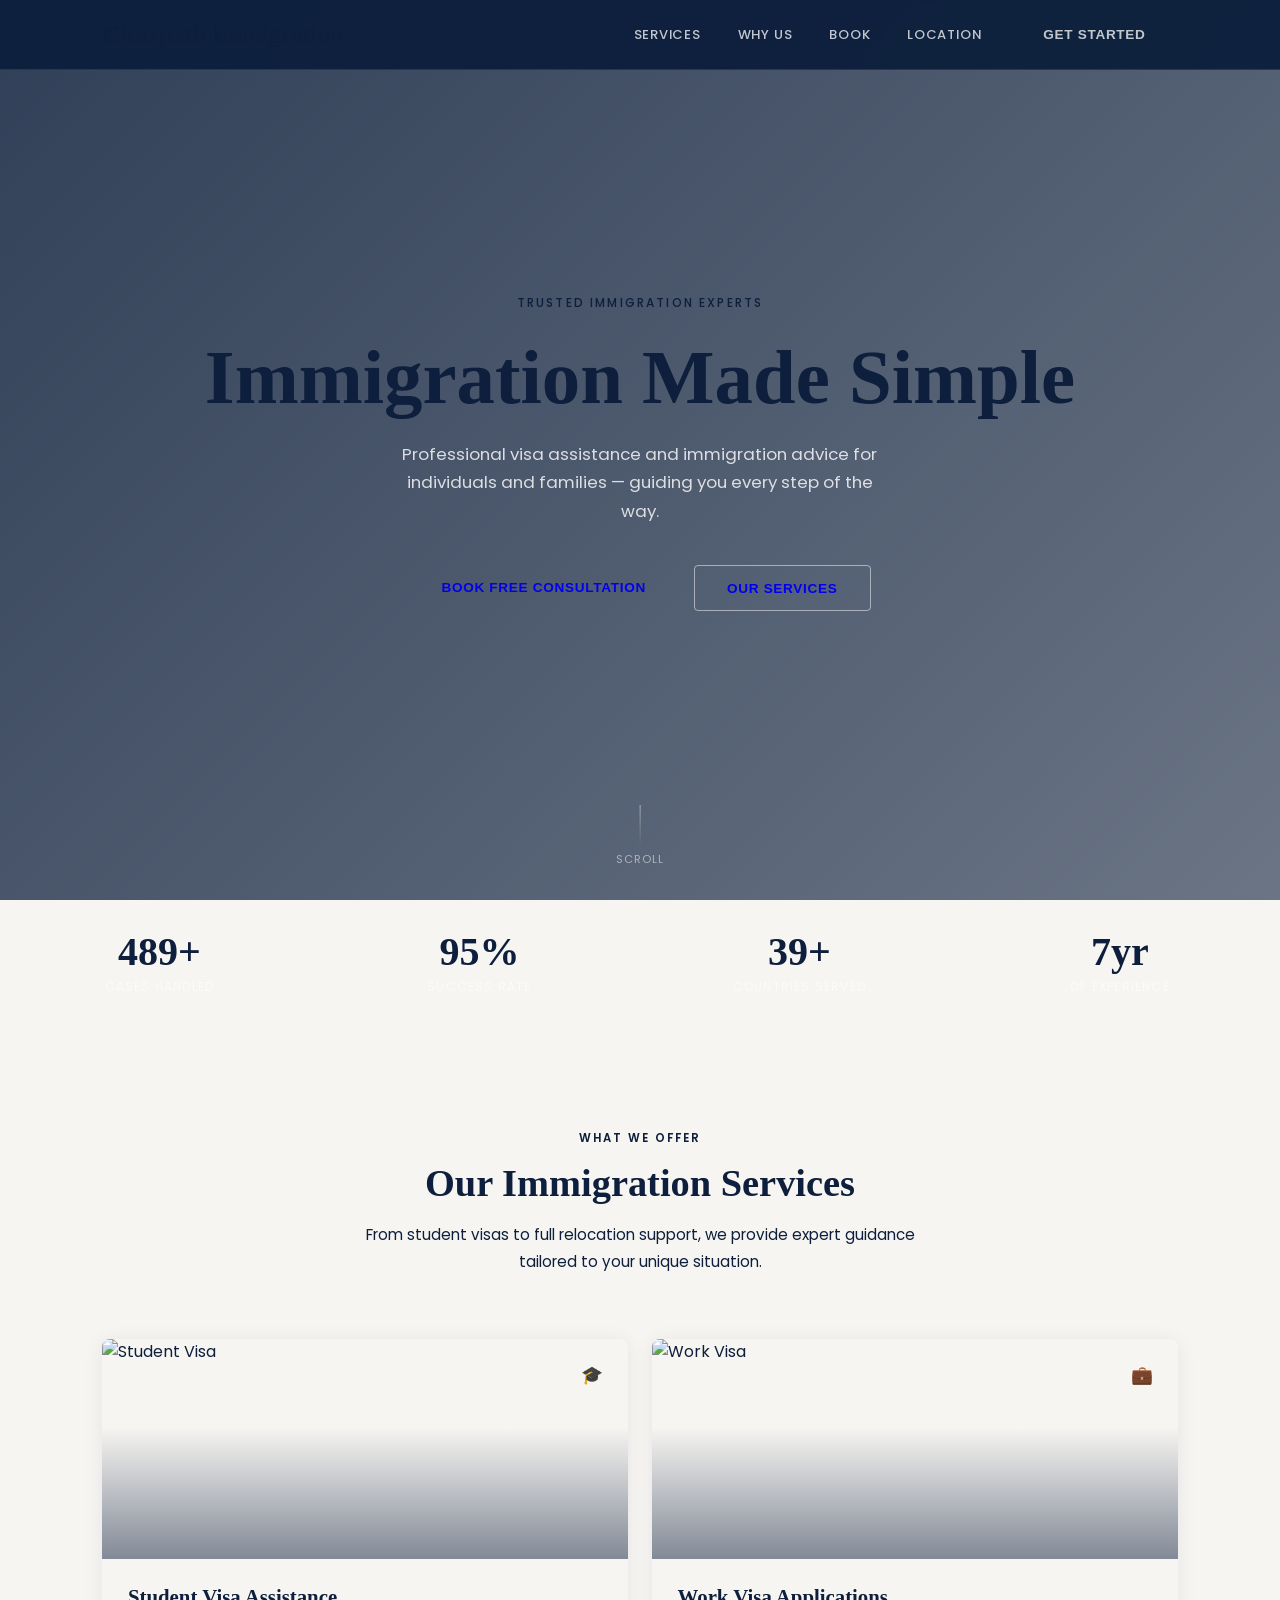
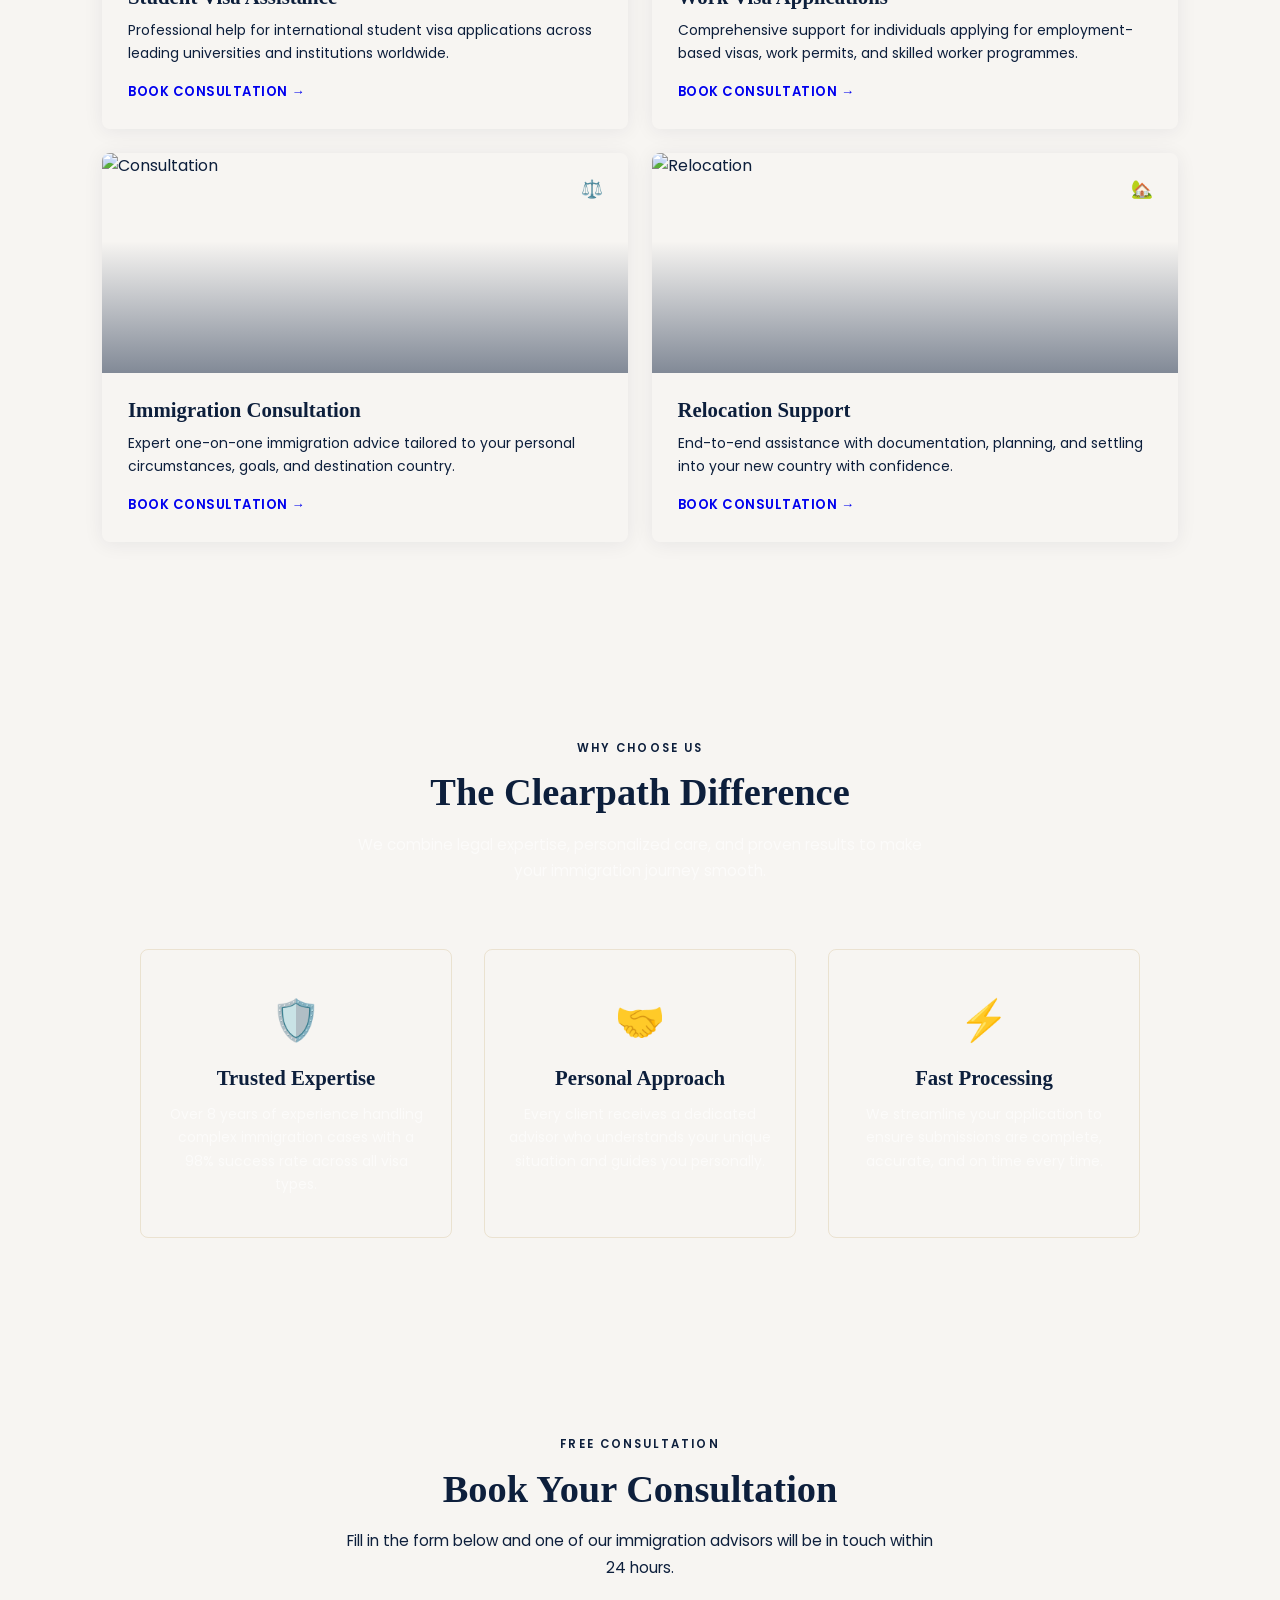
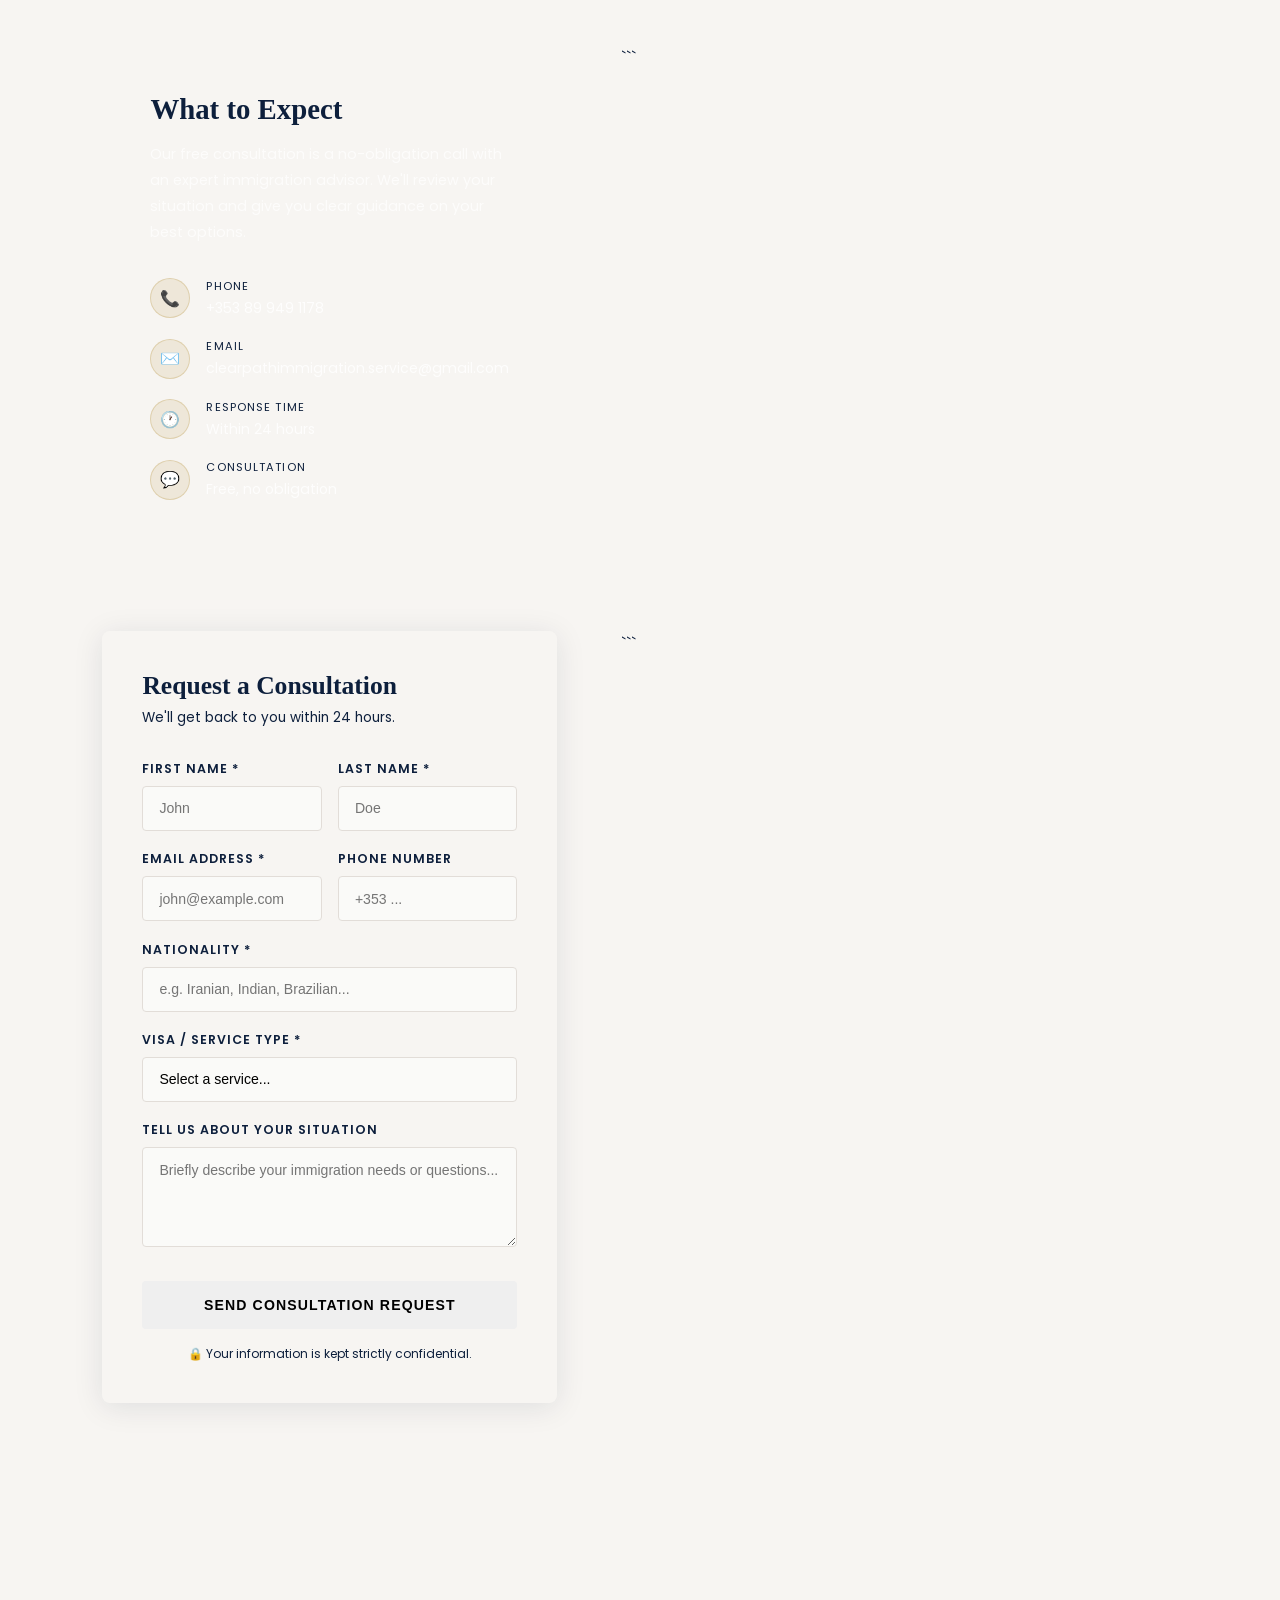
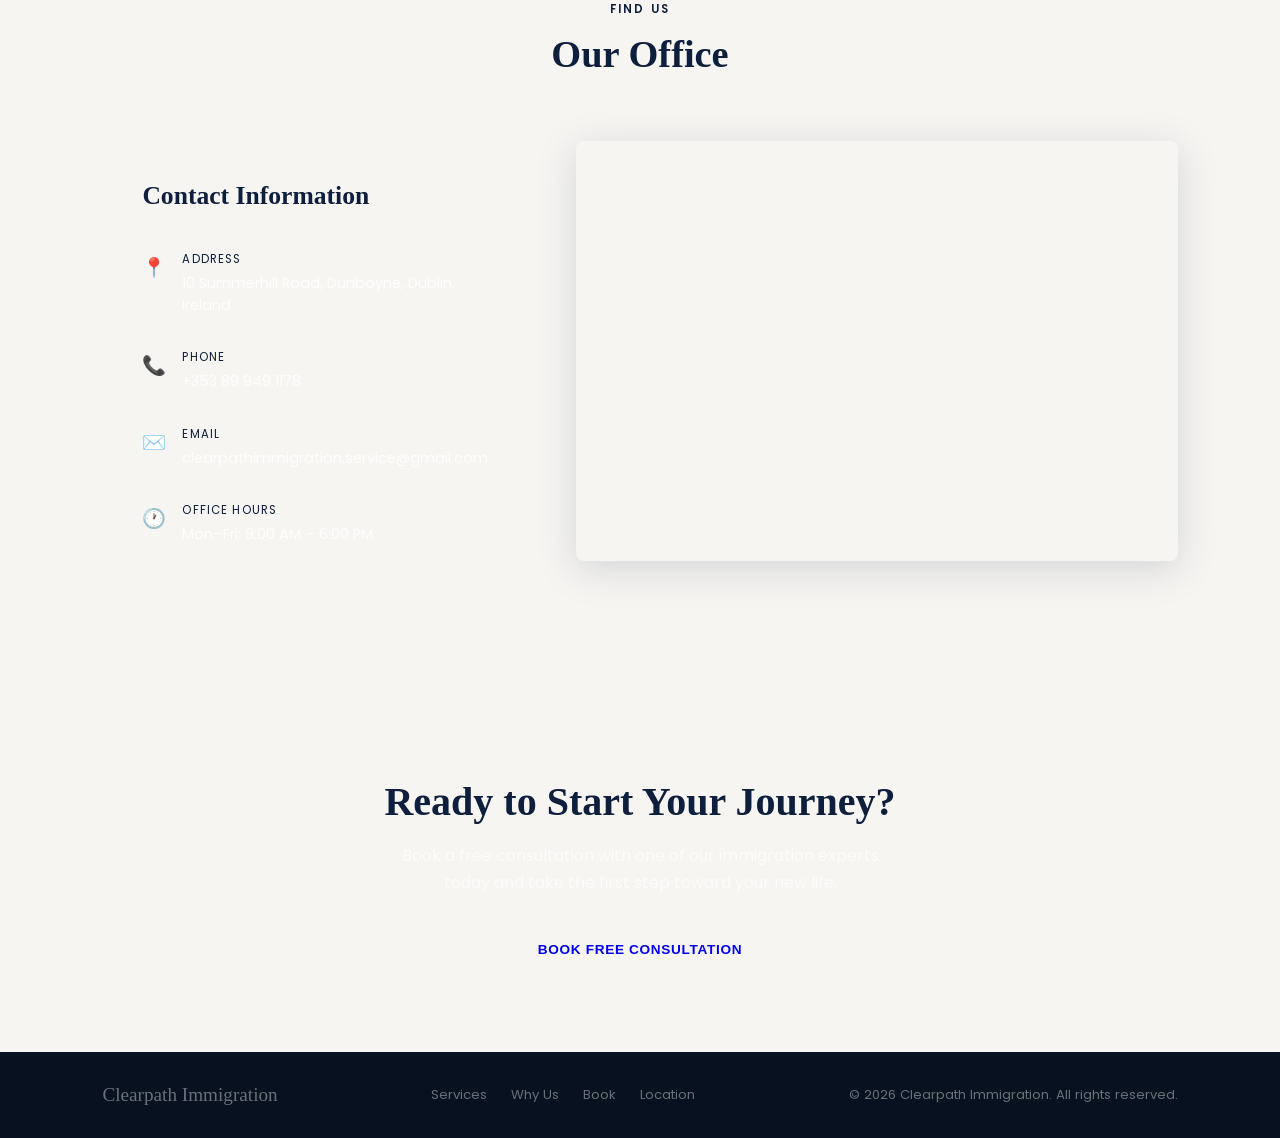
==== index.html @ 78761293 "Add files via upload" ====
<!DOCTYPE html>
<html lang="en">

  <head>
    <meta charset="UTF-8">
    <title>Untitled</title>
    

  </head>
    
  <body>
  <!DOCTYPE html>

<html lang="en">
<head>
<meta charset="UTF-8">
<meta name="viewport" content="width=device-width, initial-scale=1.0">
<title>Clearpath Immigration</title>
<link href="https://fonts.googleapis.com/css2?family=Cormorant+Garamond:wght@400;600;700&family=Poppins:wght@300;400;500;600&display=swap" rel="stylesheet">
<style>
  *, *::before, *::after { margin: 0; padding: 0; box-sizing: border-box; }
  :root {
    --navy: #0d1f3c; --navy-light: #1a3260;
    --gold: #b8974a; --gold-light: #d4b06a;
    --white: #ffffff; --offwhite: #f7f5f2;
    --gray: #6b7280;
  }
  html { scroll-behavior: smooth; }
  body { font-family: 'Poppins', sans-serif; background: var(--offwhite); color: var(--navy); overflow-x: hidden; }
  ::-webkit-scrollbar { width: 6px; }
  ::-webkit-scrollbar-track { background: var(--offwhite); }
  ::-webkit-scrollbar-thumb { background: var(--gold); border-radius: 3px; }

/* NAV */
header {
position: fixed; top: 0; left: 0; right: 0; z-index: 1000;
display: flex; justify-content: space-between; align-items: center;
padding: 0 8%; height: 70px;
background: rgba(13,31,60,0.97); backdrop-filter: blur(12px);
border-bottom: 1px solid rgba(184,151,74,0.2); transition: all 0.3s;
}
header.scrolled { height: 60px; box-shadow: 0 4px 30px rgba(0,0,0,0.3); }
.logo { font-family: ‘Cormorant Garamond’, serif; font-size: 1.5rem; font-weight: 700; color: var(–white); }
.logo span { color: var(–gold); }
nav { display: flex; align-items: center; gap: 0.3rem; }
nav a { color: rgba(255,255,255,0.75); padding: 0.5rem 1rem; text-decoration: none; font-size: 0.82rem; font-weight: 500; letter-spacing: 0.06em; text-transform: uppercase; transition: color 0.2s; position: relative; }
nav a::after { content: ‘’; position: absolute; bottom: 0; left: 1rem; right: 1rem; height: 1px; background: var(–gold); transform: scaleX(0); transition: transform 0.25s; }
nav a:hover { color: var(–white); }
nav a:hover::after { transform: scaleX(1); }
.nav-cta { background: var(–gold) !important; color: var(–navy) !important; border-radius: 4px; font-weight: 600 !important; margin-left: 0.5rem; }
.nav-cta::after { display: none !important; }
.nav-cta:hover { background: var(–gold-light) !important; }

/* HERO */
.hero { height: 100vh; min-height: 600px; position: relative; display: flex; align-items: center; justify-content: center; text-align: center; overflow: hidden; }
.hero-bg { position: absolute; inset: 0; background: url(“https://images.unsplash.com/photo-1521791055366-0d553872952f?w=1600&q=80”) center/cover no-repeat; transform: scale(1.05); transition: transform 8s ease; }
.hero-bg.loaded { transform: scale(1); }
.hero-overlay { position: absolute; inset: 0; background: linear-gradient(135deg, rgba(13,31,60,0.85), rgba(13,31,60,0.6)); }
.hero-content { position: relative; z-index: 2; opacity: 0; transform: translateY(30px); transition: opacity 0.9s, transform 0.9s; }
.hero-content.visible { opacity: 1; transform: translateY(0); }
.hero-tag { display: inline-flex; align-items: center; gap: 0.6rem; font-size: 0.75rem; letter-spacing: 0.18em; text-transform: uppercase; color: var(–gold); font-weight: 500; margin-bottom: 1.5rem; }
.hero-tag::before, .hero-tag::after { content: ‘’; width: 30px; height: 1px; background: var(–gold); }
.hero h1 { font-family: ‘Cormorant Garamond’, serif; font-size: clamp(3rem,6vw,5.5rem); color: var(–white); font-weight: 700; line-height: 1.1; margin-bottom: 1.2rem; }
.hero h1 span { color: var(–gold); }
.hero p { font-size: 1.05rem; color: rgba(255,255,255,0.8); max-width: 500px; margin: 0 auto 2.5rem; line-height: 1.7; }
.hero-btns { display: flex; gap: 1rem; justify-content: center; flex-wrap: wrap; }
.btn { padding: 0.9rem 2rem; border-radius: 4px; font-family: ‘Poppins’, sans-serif; font-size: 0.85rem; font-weight: 600; letter-spacing: 0.05em; text-transform: uppercase; text-decoration: none; border: none; cursor: pointer; transition: all 0.25s; display: inline-block; }
.btn-gold { background: var(–gold); color: var(–navy); }
.btn-gold:hover { background: var(–gold-light); transform: translateY(-2px); box-shadow: 0 8px 25px rgba(184,151,74,0.4); }
.btn-outline-white { background: transparent; color: var(–white); border: 1.5px solid rgba(255,255,255,0.5); }
.btn-outline-white:hover { border-color: var(–white); background: rgba(255,255,255,0.1); transform: translateY(-2px); }
.hero-scroll { position: absolute; bottom: 2rem; left: 50%; transform: translateX(-50%); z-index: 2; display: flex; flex-direction: column; align-items: center; gap: 0.4rem; color: rgba(255,255,255,0.5); font-size: 0.7rem; letter-spacing: 0.1em; text-transform: uppercase; animation: bounce 2s infinite; }
.scroll-line { width: 1px; height: 40px; background: linear-gradient(to bottom, rgba(255,255,255,0.5), transparent); }
/* STATS */
.stats-bar { background: var(–navy); display: grid; grid-template-columns: repeat(4,1fr); border-bottom: 2px solid var(–gold); }
.stat-item { padding: 2rem; text-align: center; border-right: 1px solid rgba(255,255,255,0.08); opacity: 0; transform: translateY(20px); transition: opacity 0.5s, transform 0.5s; }
.stat-item.visible { opacity: 1; transform: translateY(0); }
.stat-item:last-child { border-right: none; }
.stat-num { font-family: ‘Cormorant Garamond’, serif; font-size: 2.5rem; font-weight: 700; color: var(–gold); line-height: 1; }
.stat-label { font-size: 0.75rem; color: rgba(255,255,255,0.6); text-transform: uppercase; letter-spacing: 0.1em; margin-top: 0.4rem; }

/* SECTIONS */
section { padding: 6rem 8%; }
.section-intro { text-align: center; max-width: 600px; margin: 0 auto 4rem; }
.section-tag { display: inline-flex; align-items: center; gap: 0.6rem; font-size: 0.72rem; letter-spacing: 0.18em; text-transform: uppercase; color: var(–gold); font-weight: 600; margin-bottom: 0.8rem; }
.section-tag::before { content: ‘’; width: 20px; height: 1px; background: var(–gold); }
h2 { font-family: ‘Cormorant Garamond’, serif; font-size: clamp(2rem,3vw,2.8rem); font-weight: 700; line-height: 1.2; }
.section-intro p { color: var(–gray); line-height: 1.75; margin-top: 1rem; font-size: 0.95rem; }

/* SERVICES */
.services { background: var(–offwhite); }
.cards-grid { display: grid; grid-template-columns: repeat(2,1fr); gap: 1.5rem; max-width: 1100px; margin: 0 auto; }
.card { background: var(–white); border-radius: 8px; overflow: hidden; box-shadow: 0 2px 20px rgba(13,31,60,0.07); opacity: 0; transform: translateY(30px); transition: opacity 0.5s, transform 0.5s, box-shadow 0.3s; }
.card.visible { opacity: 1; transform: translateY(0); }
.card:hover { transform: translateY(-6px) !important; box-shadow: 0 16px 40px rgba(13,31,60,0.15); }
.card-img { position: relative; overflow: hidden; height: 220px; }
.card-img img { width: 100%; height: 100%; object-fit: cover; transition: transform 0.5s; }
.card:hover .card-img img { transform: scale(1.07); }
.card-img-overlay { position: absolute; inset: 0; background: linear-gradient(to top, rgba(13,31,60,0.5), transparent 60%); }
.card-icon { position: absolute; top: 1rem; right: 1rem; width: 40px; height: 40px; background: var(–gold); border-radius: 50%; display: flex; align-items: center; justify-content: center; font-size: 1.1rem; }
.card-body { padding: 1.6rem; }
.card-body h3 { font-family: ‘Cormorant Garamond’, serif; font-size: 1.3rem; font-weight: 700; margin-bottom: 0.6rem; color: var(–navy); }
.card-body p { font-size: 0.87rem; color: var(–gray); line-height: 1.7; }
.card-link { display: inline-flex; align-items: center; gap: 0.4rem; margin-top: 1rem; color: var(–gold); font-size: 0.82rem; font-weight: 600; text-decoration: none; letter-spacing: 0.04em; text-transform: uppercase; transition: gap 0.2s; }
.card-link:hover { gap: 0.7rem; }

/* WHY US */
.why-us { background: var(–navy); color: var(–white); }
.why-us .section-intro p { color: rgba(255,255,255,0.6); }
.why-us h2 { color: var(–white); }
.features-grid { display: grid; grid-template-columns: repeat(3,1fr); gap: 2rem; max-width: 1000px; margin: 0 auto; }
.feature { text-align: center; padding: 2.5rem 1.5rem; border: 1px solid rgba(184,151,74,0.2); border-radius: 8px; opacity: 0; transform: translateY(20px); transition: opacity 0.5s, transform 0.5s, border-color 0.3s, background 0.3s; }
.feature.visible { opacity: 1; transform: translateY(0); }
.feature:hover { border-color: var(–gold); background: rgba(184,151,74,0.05); }
.feature-icon { font-size: 2.5rem; margin-bottom: 1rem; }
.feature h3 { font-family: ‘Cormorant Garamond’, serif; font-size: 1.3rem; margin-bottom: 0.8rem; color: var(–gold); }
.feature p { font-size: 0.87rem; color: rgba(255,255,255,0.6); line-height: 1.7; }

/* BOOKING FORM */
.booking { background: var(–offwhite); }
.booking-inner { display: grid; grid-template-columns: 1fr 1.4fr; gap: 4rem; max-width: 1100px; margin: 0 auto; align-items: start; }
.booking-info { padding: 3rem; background: var(–navy); border-radius: 8px; color: var(–white); }
.booking-info h3 { font-family: ‘Cormorant Garamond’, serif; font-size: 1.8rem; color: var(–gold); margin-bottom: 1rem; }
.booking-info p { font-size: 0.9rem; color: rgba(255,255,255,0.7); line-height: 1.8; margin-bottom: 2rem; }
.booking-detail { display: flex; align-items: center; gap: 1rem; margin-bottom: 1.2rem; }
.booking-detail-icon { width: 40px; height: 40px; background: rgba(184,151,74,0.15); border: 1px solid rgba(184,151,74,0.3); border-radius: 50%; display: flex; align-items: center; justify-content: center; font-size: 1rem; flex-shrink: 0; }
.booking-detail-text { font-size: 0.88rem; color: rgba(255,255,255,0.8); }
.booking-detail-label { font-size: 0.7rem; color: var(–gold); text-transform: uppercase; letter-spacing: 0.1em; margin-bottom: 0.2rem; }

.form-card { background: var(–white); border-radius: 8px; padding: 2.5rem; box-shadow: 0 4px 30px rgba(13,31,60,0.1); }
.form-card h3 { font-family: ‘Cormorant Garamond’, serif; font-size: 1.6rem; color: var(–navy); margin-bottom: 0.4rem; }
.form-card .form-sub { font-size: 0.85rem; color: var(–gray); margin-bottom: 2rem; }
.form-row { display: grid; grid-template-columns: 1fr 1fr; gap: 1rem; }
.form-group { margin-bottom: 1.2rem; }
.form-group label { display: block; font-size: 0.78rem; font-weight: 600; text-transform: uppercase; letter-spacing: 0.08em; color: var(–navy); margin-bottom: 0.5rem; }
.form-group input,
.form-group select,
.form-group textarea {
width: 100%; padding: 0.85rem 1rem;
border: 1.5px solid #e2ddd8; border-radius: 4px;
font-family: ‘Poppins’, sans-serif; font-size: 0.88rem; color: var(–navy);
background: #fafaf8; outline: none; transition: border-color 0.2s, box-shadow 0.2s;
}
.form-group input:focus,
.form-group select:focus,
.form-group textarea:focus { border-color: var(–gold); box-shadow: 0 0 0 3px rgba(184,151,74,0.12); background: var(–white); }
.form-group textarea { resize: vertical; min-height: 100px; }
.form-group select { appearance: none; background-image: url(“data:image/svg+xml,%3Csvg xmlns=‘http://www.w3.org/2000/svg’ width=‘12’ height=‘8’ viewBox=‘0 0 12 8’%3E%3Cpath d=‘M1 1l5 5 5-5’ stroke=’%23b8974a’ stroke-width=‘1.5’ fill=‘none’/%3E%3C/svg%3E”); background-repeat: no-repeat; background-position: right 1rem center; }
.form-submit { width: 100%; padding: 1rem; background: var(–navy); color: var(–white); border: none; border-radius: 4px; font-family: ‘Poppins’, sans-serif; font-size: 0.88rem; font-weight: 600; letter-spacing: 0.08em; text-transform: uppercase; cursor: pointer; transition: all 0.25s; margin-top: 0.5rem; }
.form-submit:hover { background: var(–gold); color: var(–navy); transform: translateY(-2px); box-shadow: 0 8px 25px rgba(184,151,74,0.35); }
.form-note { font-size: 0.75rem; color: var(–gray); text-align: center; margin-top: 1rem; }

/* SUCCESS MESSAGE */
.success-msg { display: none; text-align: center; padding: 2rem; }
.success-msg .check { font-size: 3rem; margin-bottom: 1rem; }
.success-msg h4 { font-family: ‘Cormorant Garamond’, serif; font-size: 1.5rem; color: var(–navy); margin-bottom: 0.5rem; }
.success-msg p { font-size: 0.88rem; color: var(–gray); }

/* LOCATION */
.location { background: var(–white); }
.location-inner { display: grid; grid-template-columns: 1fr 1.8fr; gap: 3rem; align-items: start; max-width: 1100px; margin: 0 auto; }
.location-info { padding: 2.5rem; background: var(–navy); border-radius: 8px; color: var(–white); }
.location-info h3 { font-family: ‘Cormorant Garamond’, serif; font-size: 1.6rem; color: var(–gold); margin-bottom: 1.5rem; }
.info-row { display: flex; gap: 1rem; align-items: flex-start; padding: 1rem 0; border-bottom: 1px solid rgba(255,255,255,0.08); }
.info-row:last-child { border-bottom: none; }
.info-icon { font-size: 1.2rem; flex-shrink: 0; margin-top: 2px; }
.info-label { font-size: 0.72rem; text-transform: uppercase; letter-spacing: 0.1em; color: var(–gold); margin-bottom: 0.3rem; }
.info-value { font-size: 0.9rem; color: rgba(255,255,255,0.85); line-height: 1.5; }
.map-wrap { border-radius: 8px; overflow: hidden; box-shadow: 0 8px 40px rgba(13,31,60,0.15); }
.map-wrap iframe { display: block; width: 100%; height: 420px; border: 0; }

/* CTA */
.cta-band { background: linear-gradient(135deg, var(–navy-light), var(–navy)); text-align: center; padding: 5rem 8%; position: relative; overflow: hidden; }
.cta-band::before { content: ‘’; position: absolute; top: -50%; left: -10%; width: 500px; height: 500px; border-radius: 50%; background: radial-gradient(circle, rgba(184,151,74,0.1), transparent 70%); }
.cta-band h2 { font-family: ‘Cormorant Garamond’, serif; font-size: 2.5rem; color: var(–white); margin-bottom: 1rem; position: relative; }
.cta-band h2 span { color: var(–gold); }
.cta-band p { color: rgba(255,255,255,0.65); max-width: 500px; margin: 0 auto 2rem; line-height: 1.7; position: relative; }

/* FOOTER */
footer { background: #07111f; color: rgba(255,255,255,0.4); padding: 2rem 8%; display: flex; justify-content: space-between; align-items: center; flex-wrap: wrap; gap: 1rem; font-size: 0.82rem; }
.footer-logo { font-family: ‘Cormorant Garamond’, serif; font-size: 1.2rem; color: var(–white); }
.footer-logo span { color: var(–gold); }
.footer-links { display: flex; gap: 1.5rem; }
.footer-links a { color: rgba(255,255,255,0.4); text-decoration: none; transition: color 0.2s; }
.footer-links a:hover { color: var(–gold); }

@keyframes bounce { 0%,100% { transform: translateX(-50%) translateY(0); } 50% { transform: translateX(-50%) translateY(6px); } }

@media (max-width: 900px) {
header { padding: 0 5%; }
nav a:not(.nav-cta) { display: none; }
.stats-bar { grid-template-columns: repeat(2,1fr); }
section { padding: 4rem 5%; }
.cards-grid, .features-grid, .booking-inner, .location-inner { grid-template-columns: 1fr; }
.form-row { grid-template-columns: 1fr; }
footer { flex-direction: column; text-align: center; }
}
</style>

</head>
<body>

<!-- HEADER -->

<header id="header">
  <div class="logo">Clearpath <span>Immigration</span></div>
  <nav>
    <a href="#services">Services</a>
    <a href="#why-us">Why Us</a>
    <a href="#booking">Book</a>
    <a href="#location">Location</a>
    <a href="#booking" class="nav-cta btn">Get Started</a>
  </nav>
</header>

<!-- HERO -->

<section class="hero">
  <div class="hero-bg" id="heroBg"></div>
  <div class="hero-overlay"></div>
  <div class="hero-content" id="heroContent">
    <div class="hero-tag">Trusted Immigration Experts</div>
    <h1>Immigration <span>Made Simple</span></h1>
    <p>Professional visa assistance and immigration advice for individuals and families — guiding you every step of the way.</p>
    <div class="hero-btns">
      <a href="#booking" class="btn btn-gold">Book Free Consultation</a>
      <a href="#services" class="btn btn-outline-white">Our Services</a>
    </div>
  </div>
  <div class="hero-scroll">
    <div class="scroll-line"></div>
    Scroll
  </div>
</section>

<!-- STATS -->

<div class="stats-bar">
  <div class="stat-item" data-delay="0"><div class="stat-num">500+</div><div class="stat-label">Cases Handled</div></div>
  <div class="stat-item" data-delay="100"><div class="stat-num">98%</div><div class="stat-label">Success Rate</div></div>
  <div class="stat-item" data-delay="200"><div class="stat-num">40+</div><div class="stat-label">Countries Served</div></div>
  <div class="stat-item" data-delay="300"><div class="stat-num">8yr</div><div class="stat-label">Of Experience</div></div>
</div>

<!-- SERVICES -->

<section class="services" id="services">
  <div class="section-intro">
    <div class="section-tag">What We Offer</div>
    <h2>Our Immigration Services</h2>
    <p>From student visas to full relocation support, we provide expert guidance tailored to your unique situation.</p>
  </div>
  <div class="cards-grid">
    <div class="card" data-delay="0">
      <div class="card-img">
        <img src="https://images.unsplash.com/photo-1529333166437-7750a6dd5a70?w=600&q=80" alt="Student Visa">
        <div class="card-img-overlay"></div>
        <div class="card-icon">🎓</div>
      </div>
      <div class="card-body">
        <h3>Student Visa Assistance</h3>
        <p>Professional help for international student visa applications across leading universities and institutions worldwide.</p>
        <a href="#booking" class="card-link">Book Consultation →</a>
      </div>
    </div>
    <div class="card" data-delay="100">
      <div class="card-img">
        <img src="https://images.unsplash.com/photo-1554224155-1696413565d3?w=600&q=80" alt="Work Visa">
        <div class="card-img-overlay"></div>
        <div class="card-icon">💼</div>
      </div>
      <div class="card-body">
        <h3>Work Visa Applications</h3>
        <p>Comprehensive support for individuals applying for employment-based visas, work permits, and skilled worker programmes.</p>
        <a href="#booking" class="card-link">Book Consultation →</a>
      </div>
    </div>
    <div class="card" data-delay="200">
      <div class="card-img">
        <img src="https://images.unsplash.com/photo-1589829545856-d10d557cf95f?w=600&q=80" alt="Consultation">
        <div class="card-img-overlay"></div>
        <div class="card-icon">⚖️</div>
      </div>
      <div class="card-body">
        <h3>Immigration Consultation</h3>
        <p>Expert one-on-one immigration advice tailored to your personal circumstances, goals, and destination country.</p>
        <a href="#booking" class="card-link">Book Consultation →</a>
      </div>
    </div>
    <div class="card" data-delay="300">
      <div class="card-img">
        <img src="https://images.unsplash.com/photo-1521791136064-7986c2920216?w=600&q=80" alt="Relocation">
        <div class="card-img-overlay"></div>
        <div class="card-icon">🏡</div>
      </div>
      <div class="card-body">
        <h3>Relocation Support</h3>
        <p>End-to-end assistance with documentation, planning, and settling into your new country with confidence.</p>
        <a href="#booking" class="card-link">Book Consultation →</a>
      </div>
    </div>
  </div>
</section>

<!-- WHY US -->

<section class="why-us" id="why-us">
  <div class="section-intro">
    <div class="section-tag">Why Choose Us</div>
    <h2>The Clearpath Difference</h2>
    <p>We combine legal expertise, personalized care, and proven results to make your immigration journey smooth.</p>
  </div>
  <div class="features-grid">
    <div class="feature" data-delay="0">
      <div class="feature-icon">🛡️</div>
      <h3>Trusted Expertise</h3>
      <p>Over 8 years of experience handling complex immigration cases with a 98% success rate across all visa types.</p>
    </div>
    <div class="feature" data-delay="150">
      <div class="feature-icon">🤝</div>
      <h3>Personal Approach</h3>
      <p>Every client receives a dedicated advisor who understands your unique situation and guides you personally.</p>
    </div>
    <div class="feature" data-delay="300">
      <div class="feature-icon">⚡</div>
      <h3>Fast Processing</h3>
      <p>We streamline your application to ensure submissions are complete, accurate, and on time every time.</p>
    </div>
  </div>
</section>

<!-- BOOKING FORM -->

<section class="booking" id="booking">
  <div class="section-intro">
    <div class="section-tag">Free Consultation</div>
    <h2>Book Your Consultation</h2>
    <p>Fill in the form below and one of our immigration advisors will be in touch within 24 hours.</p>
  </div>
  <div class="booking-inner">
    <div class="booking-info">
      <h3>What to Expect</h3>
      <p>Our free consultation is a no-obligation call with an expert immigration advisor. We'll review your situation and give you clear guidance on your best options.</p>
      <div class="booking-detail">
        <div class="booking-detail-icon">📞</div>
        <div>
          <div class="booking-detail-label">Phone</div>
          <div class="booking-detail-text">+353 89 949 1178</div>
        </div>
      </div>
      <div class="booking-detail">
        <div class="booking-detail-icon">✉️</div>
        <div>
          <div class="booking-detail-label">Email</div>
          <div class="booking-detail-text">clearpathimmigration.service@gmail.com</div>
        </div>
      </div>
      <div class="booking-detail">
        <div class="booking-detail-icon">🕐</div>
        <div>
          <div class="booking-detail-label">Response Time</div>
          <div class="booking-detail-text">Within 24 hours</div>
        </div>
      </div>
      <div class="booking-detail">
        <div class="booking-detail-icon">💬</div>
        <div>
          <div class="booking-detail-label">Consultation</div>
          <div class="booking-detail-text">Free, no obligation</div>
        </div>
      </div>
    </div>

```
<div class="form-card">
  <h3>Request a Consultation</h3>
  <p class="form-sub">We'll get back to you within 24 hours.</p>

  <!-- Netlify Form — add data-netlify="true" when hosting on Netlify -->
  <form id="bookingForm" name="consultation" method="POST" data-netlify="true" netlify-honeypot="bot-field">
    <input type="hidden" name="form-name" value="consultation">
    <input type="hidden" name="bot-field" style="display:none">

    <div class="form-row">
      <div class="form-group">
        <label for="firstName">First Name *</label>
        <input type="text" id="firstName" name="firstName" placeholder="John" required>
      </div>
      <div class="form-group">
        <label for="lastName">Last Name *</label>
        <input type="text" id="lastName" name="lastName" placeholder="Doe" required>
      </div>
    </div>

    <div class="form-row">
      <div class="form-group">
        <label for="email">Email Address *</label>
        <input type="email" id="email" name="email" placeholder="john@example.com" required>
      </div>
      <div class="form-group">
        <label for="phone">Phone Number</label>
        <input type="tel" id="phone" name="phone" placeholder="+353 ...">
      </div>
    </div>

    <div class="form-group">
      <label for="nationality">Nationality *</label>
      <input type="text" id="nationality" name="nationality" placeholder="e.g. Iranian, Indian, Brazilian..." required>
    </div>

    <div class="form-group">
      <label for="visaType">Visa / Service Type *</label>
      <select id="visaType" name="visaType" required>
        <option value="" disabled selected>Select a service...</option>
        <option>Student Visa</option>
        <option>Work Visa</option>
        <option>Family Reunification</option>
        <option>Permanent Residency</option>
        <option>Citizenship Application</option>
        <option>Relocation Support</option>
        <option>General Immigration Advice</option>
        <option>Other</option>
      </select>
    </div>

    <div class="form-group">
      <label for="message">Tell Us About Your Situation</label>
      <textarea id="message" name="message" placeholder="Briefly describe your immigration needs or questions..."></textarea>
    </div>

    <button type="submit" class="form-submit">Send Consultation Request</button>
    <p class="form-note">🔒 Your information is kept strictly confidential.</p>
  </form>

  <div class="success-msg" id="successMsg">
    <div class="check">✅</div>
    <h4>Request Sent Successfully!</h4>
    <p>Thank you! One of our advisors will contact you within 24 hours.</p>
  </div>
</div>
```

  </div>
</section>

<!-- LOCATION -->

<section class="location" id="location">
  <div class="section-intro">
    <div class="section-tag">Find Us</div>
    <h2>Our Office</h2>
  </div>
  <div class="location-inner">
    <div class="location-info">
      <h3>Contact Information</h3>
      <div class="info-row">
        <div class="info-icon">📍</div>
        <div>
          <div class="info-label">Address</div>
          <div class="info-value">10 Summerhill Road, Dunboyne, Dublin, Ireland</div>
        </div>
      </div>
      <div class="info-row">
        <div class="info-icon">📞</div>
        <div>
          <div class="info-label">Phone</div>
          <div class="info-value">+353 89 949 1178</div>
        </div>
      </div>
      <div class="info-row">
        <div class="info-icon">✉️</div>
        <div>
          <div class="info-label">Email</div>
          <div class="info-value">clearpathimmigration.service@gmail.com</div>
        </div>
      </div>
      <div class="info-row">
        <div class="info-icon">🕐</div>
        <div>
          <div class="info-label">Office Hours</div>
          <div class="info-value">Mon–Fri: 9:00 AM – 6:00 PM</div>
        </div>
      </div>
    </div>
    <div class="map-wrap">
      <iframe src="https://maps.google.com/maps?q=Dunboyne+Dublin+Ireland&t=&z=13&ie=UTF8&iwloc=&output=embed" width="100%" height="420" style="border:0;" allowfullscreen="" loading="lazy"></iframe>
    </div>
  </div>
</section>

<!-- CTA -->

<div class="cta-band">
  <h2>Ready to Start Your <span>Journey?</span></h2>
  <p>Book a free consultation with one of our immigration experts today and take the first step toward your new life.</p>
  <a href="#booking" class="btn btn-gold">Book Free Consultation</a>
</div>

<!-- FOOTER -->

<footer>
  <div class="footer-logo">Clearpath <span>Immigration</span></div>
  <div class="footer-links">
    <a href="#services">Services</a>
    <a href="#why-us">Why Us</a>
    <a href="#booking">Book</a>
    <a href="#location">Location</a>
  </div>
  <div>© 2026 Clearpath Immigration. All rights reserved.</div>
</footer>

<script>
  // Header shrink on scroll
  const header = document.getElementById('header');
  window.addEventListener('scroll', () => {
    header.classList.toggle('scrolled', window.scrollY > 60);
  });

  // Hero entrance
  window.addEventListener('load', () => {
    document.getElementById('heroBg').classList.add('loaded');
    setTimeout(() => document.getElementById('heroContent').classList.add('visible'), 300);
  });

  // Scroll reveal
  const observer = new IntersectionObserver((entries) => {
    entries.forEach(entry => {
      if (entry.isIntersecting) {
        setTimeout(() => entry.target.classList.add('visible'), parseInt(entry.target.dataset.delay || 0));
        observer.unobserve(entry.target);
      }
    });
  }, { threshold: 0.15 });
  document.querySelectorAll('.stat-item, .card, .feature').forEach(el => observer.observe(el));

  // Smooth scroll
  document.querySelectorAll('a[href^="#"]').forEach(link => {
    link.addEventListener('click', e => {
      const target = document.querySelector(link.getAttribute('href'));
      if (target) { e.preventDefault(); target.scrollIntoView({ behavior: 'smooth', block: 'start' }); }
    });
  });

  // Animated counters
  function animateCounter(el, target, suffix) {
    let start = 0;
    const step = (ts) => {
      if (!start) start = ts;
      const p = Math.min((ts - start) / 1500, 1);
      el.textContent = Math.floor((1 - Math.pow(1-p, 3)) * parseInt(target)) + suffix;
      if (p < 1) requestAnimationFrame(step);
    };
    requestAnimationFrame(step);
  }
  new IntersectionObserver((entries) => {
    entries.forEach(entry => {
      if (entry.isIntersecting) {
        entry.target.querySelectorAll('.stat-num').forEach(num => {
          const text = num.textContent;
          animateCounter(num, text.replace(/[^0-9]/g,''), text.replace(/[0-9]/g,''));
        });
      }
    });
  }, { threshold: 0.3 }).observe(document.querySelector('.stats-bar'));

  // Form submission (works with Netlify Forms when hosted on Netlify)
  const form = document.getElementById('bookingForm');
  const successMsg = document.getElementById('successMsg');
  form.addEventListener('submit', function(e) {
    // When hosted on Netlify, remove the e.preventDefault() below
    // so Netlify can handle the submission natively.
    // For local testing, we show a success message manually.
    e.preventDefault();
    const btn = form.querySelector('.form-submit');
    btn.textContent = 'Sending...';
    btn.disabled = true;
    setTimeout(() => {
      form.style.display = 'none';
      successMsg.style.display = 'block';
    }, 1000);
  });
</script>

</body>
</html>
    
  </body>
  
</html>
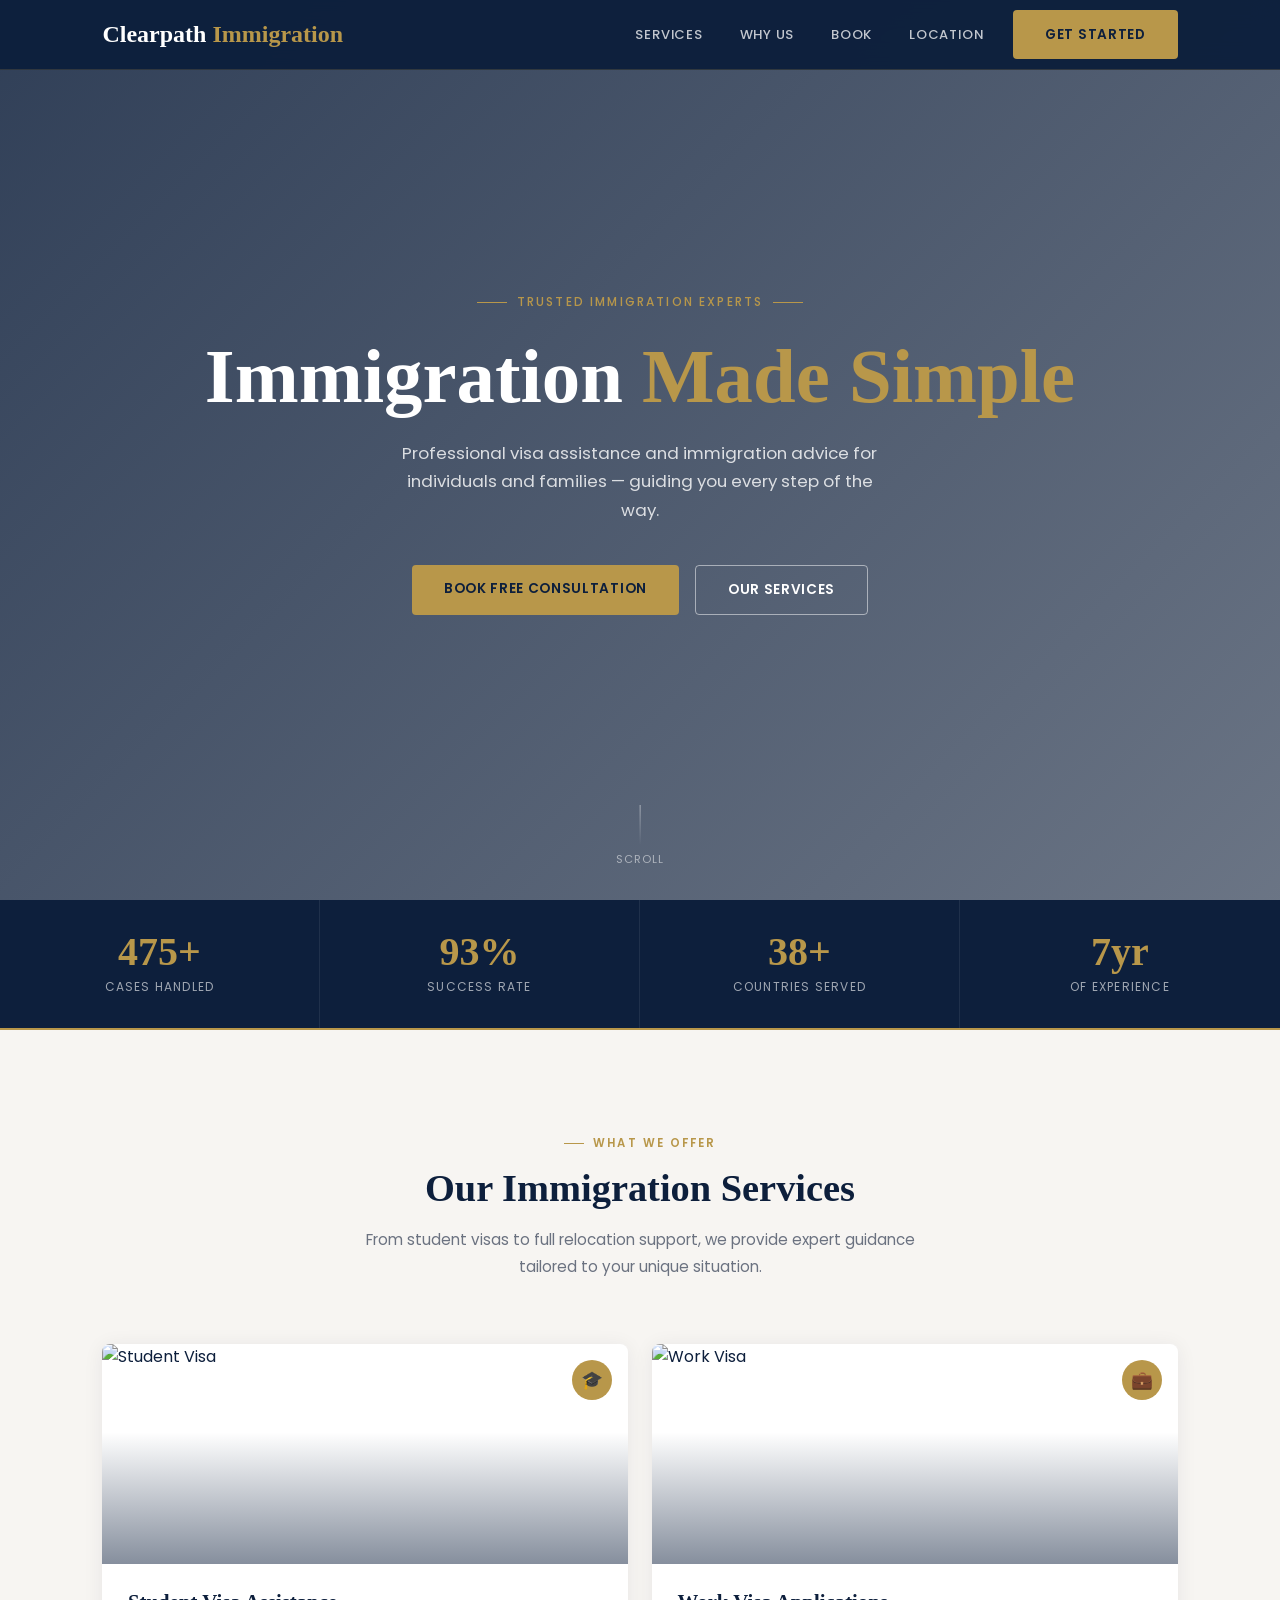
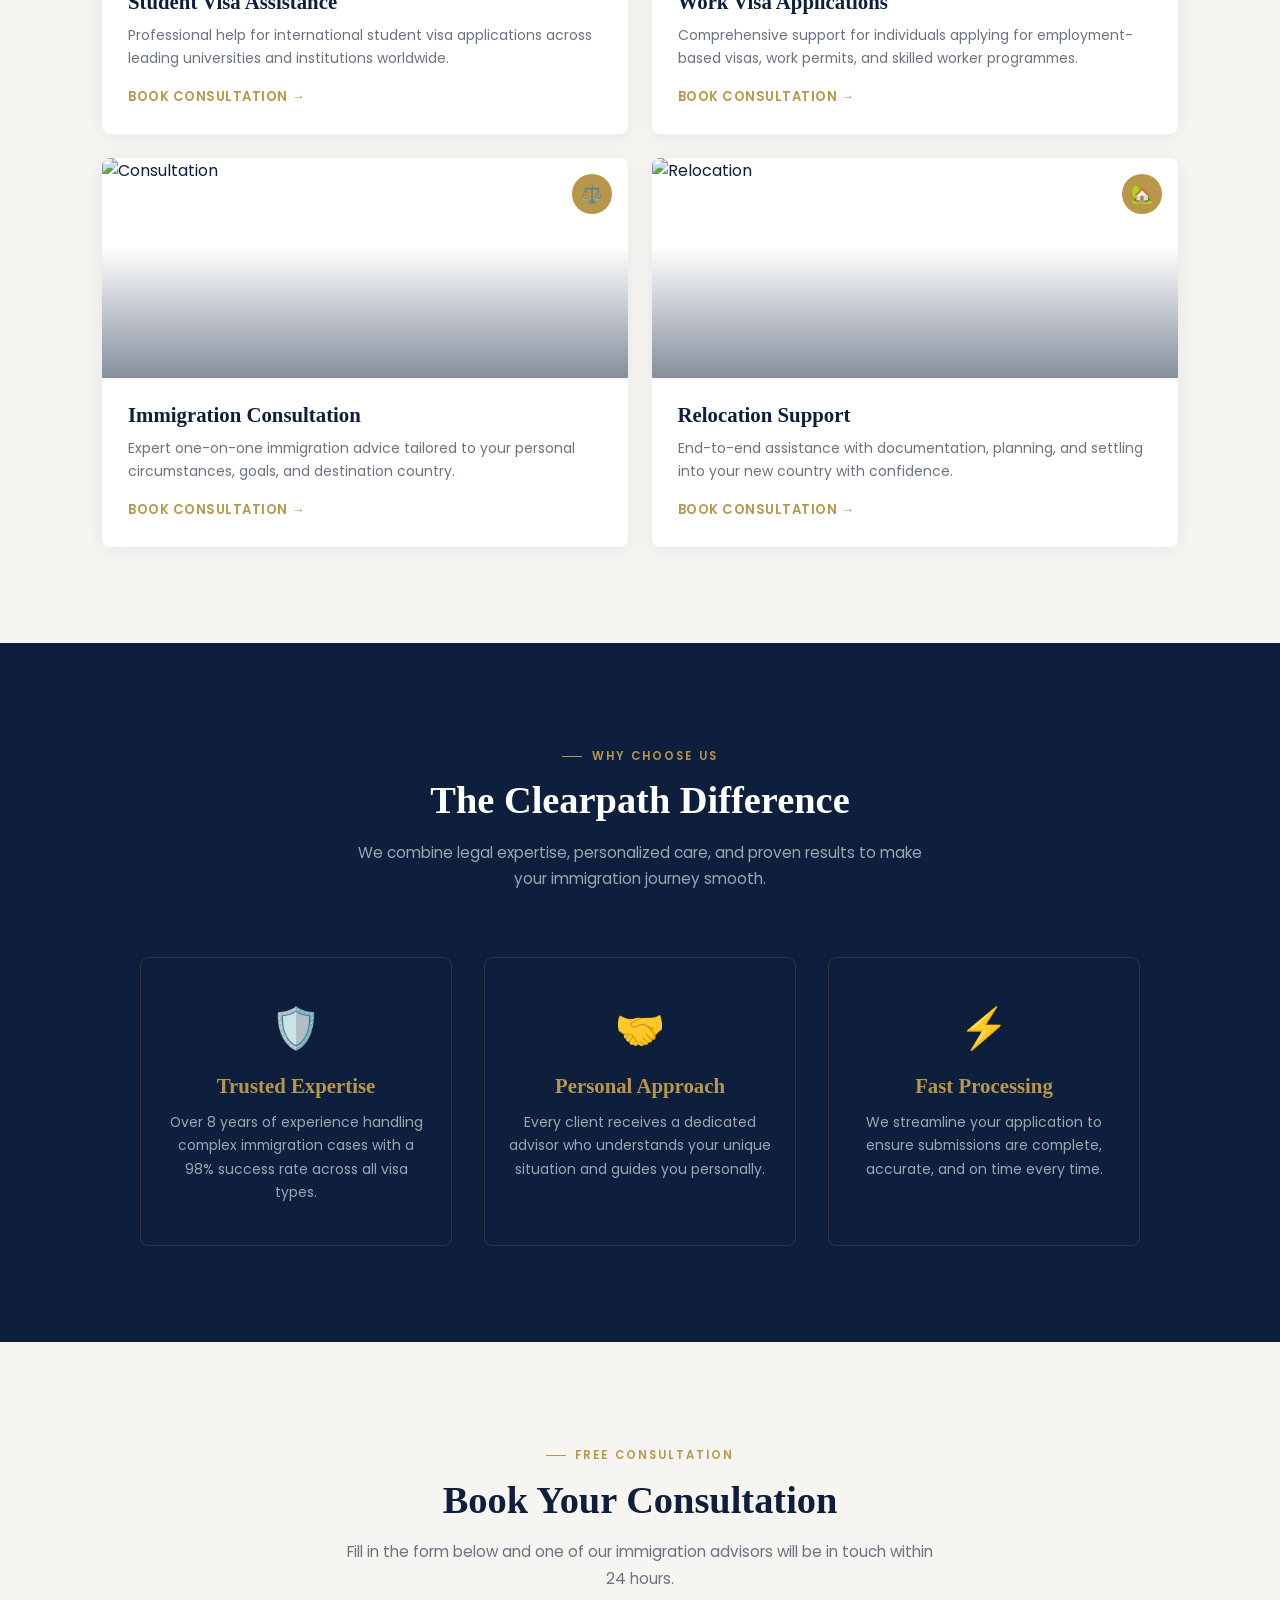
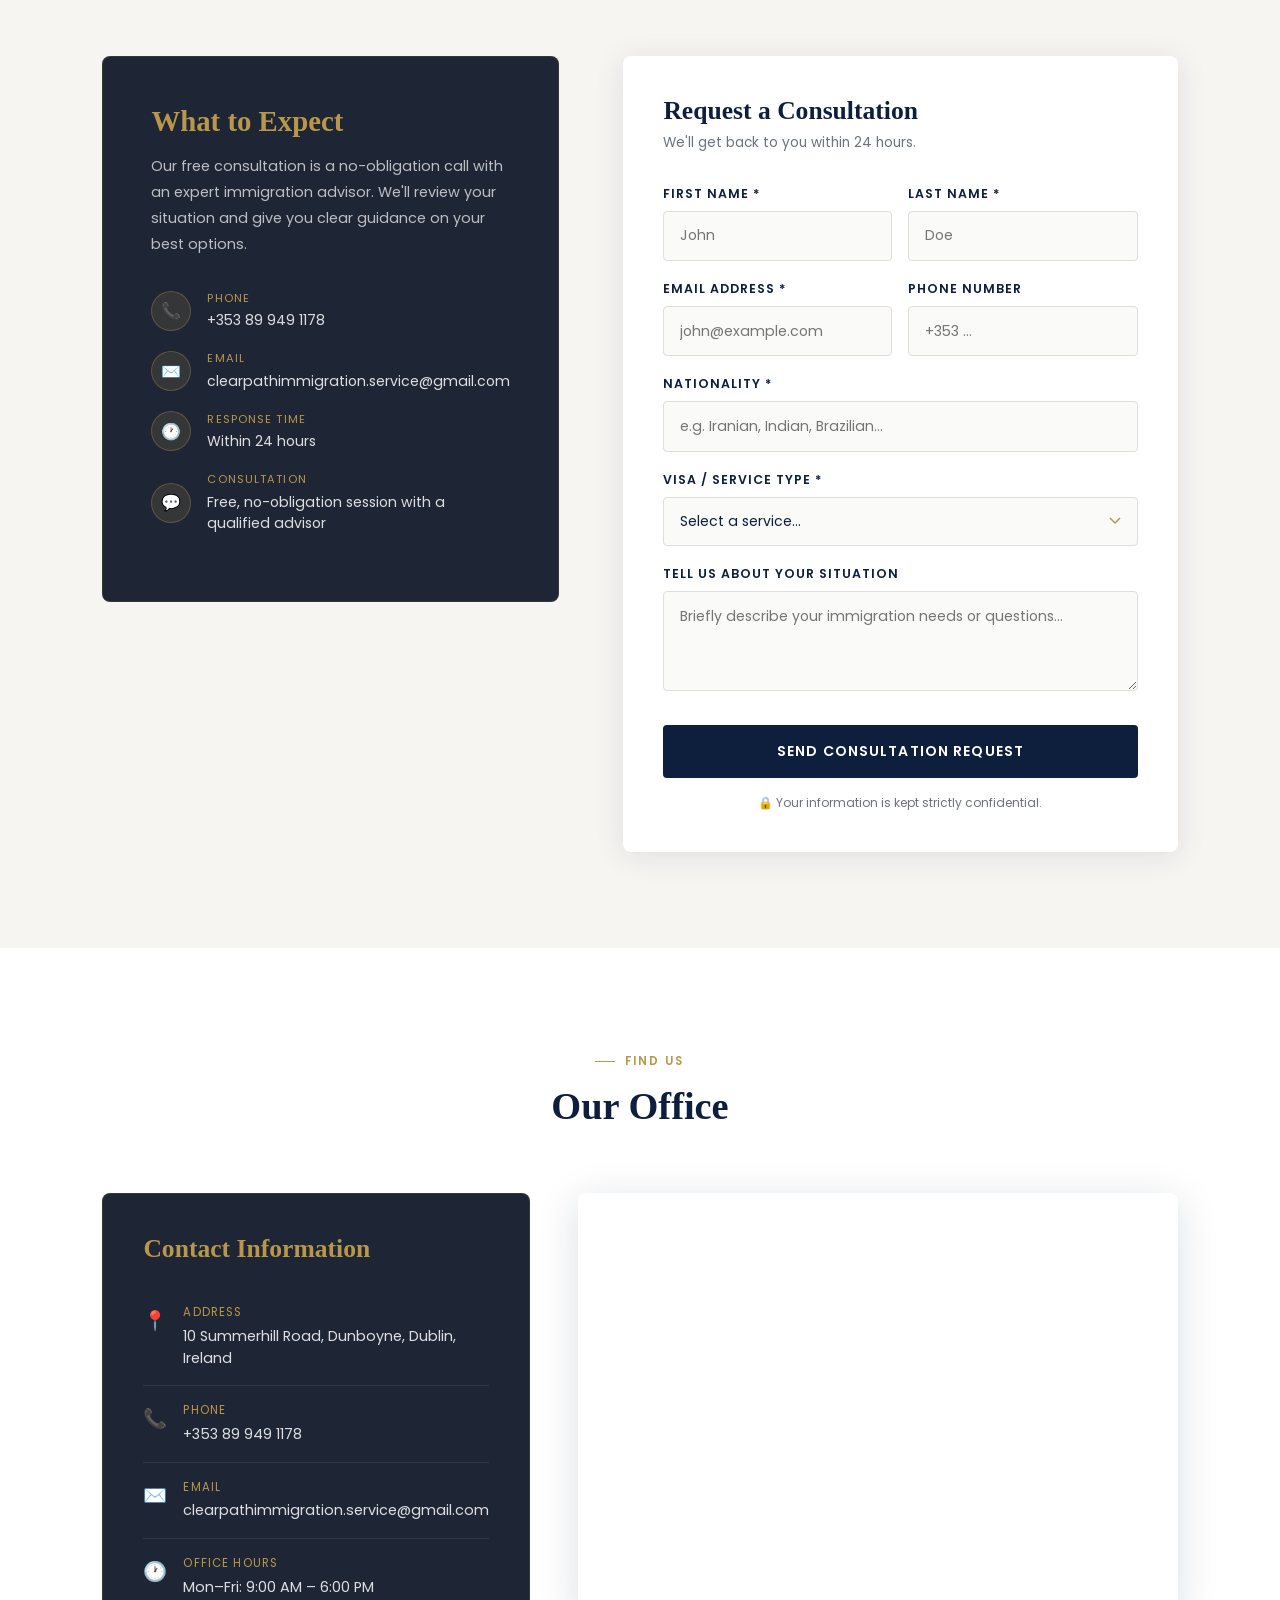
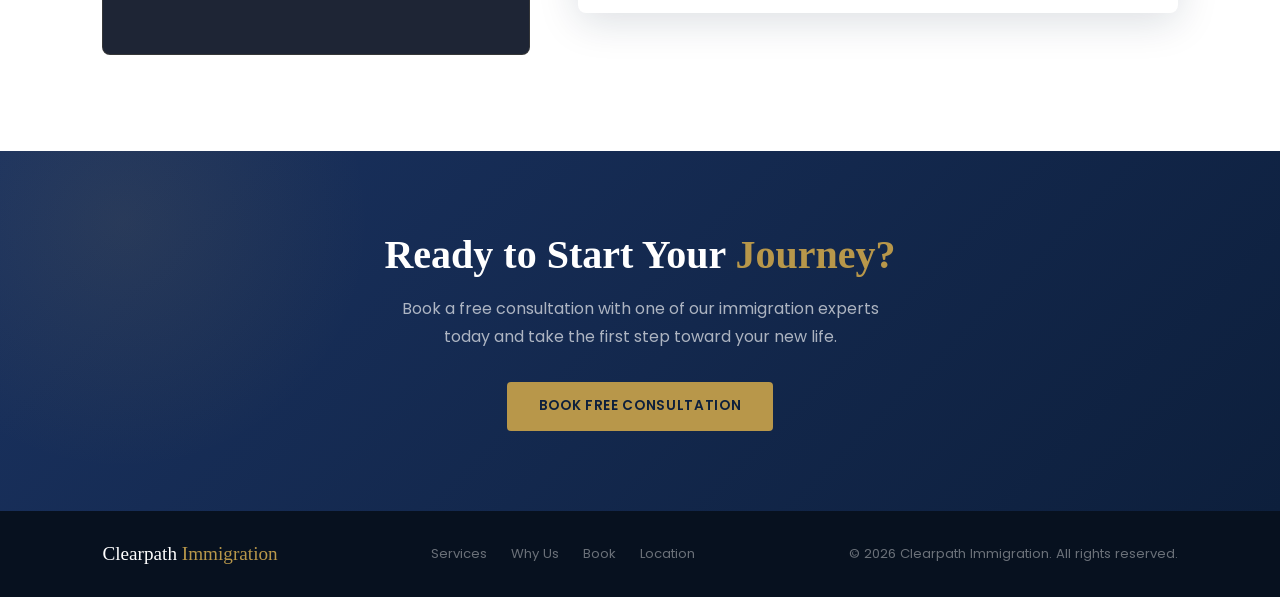
==== commit 56085fd2: "Refactor index.html and update styles Refactor HTML structure and update styles for consistency." ====
--- a/index.html
+++ b/index.html
@@ -1,16 +1,4 @@
 <!DOCTYPE html>
-<html lang="en">
-
-  <head>
-    <meta charset="UTF-8">
-    <title>Untitled</title>
-    
-
-  </head>
-    
-  <body>
-  <!DOCTYPE html>
-
 <html lang="en">
 <head>
 <meta charset="UTF-8">
@@ -22,6 +10,7 @@
   :root {
     --navy: #0d1f3c; --navy-light: #1a3260;
     --gold: #b8974a; --gold-light: #d4b06a;
+    --charcoal: #1e2535;
     --white: #ffffff; --offwhite: #f7f5f2;
     --gray: #6b7280;
   }
@@ -33,175 +22,182 @@
 
 /* NAV */
 header {
-position: fixed; top: 0; left: 0; right: 0; z-index: 1000;
-display: flex; justify-content: space-between; align-items: center;
-padding: 0 8%; height: 70px;
-background: rgba(13,31,60,0.97); backdrop-filter: blur(12px);
-border-bottom: 1px solid rgba(184,151,74,0.2); transition: all 0.3s;
+  position: fixed; top: 0; left: 0; right: 0; z-index: 1000;
+  display: flex; justify-content: space-between; align-items: center;
+  padding: 0 8%; height: 70px;
+  background: rgba(13,31,60,0.97); backdrop-filter: blur(12px);
+  border-bottom: 1px solid rgba(184,151,74,0.2); transition: all 0.3s;
 }
 header.scrolled { height: 60px; box-shadow: 0 4px 30px rgba(0,0,0,0.3); }
-.logo { font-family: ‘Cormorant Garamond’, serif; font-size: 1.5rem; font-weight: 700; color: var(–white); }
-.logo span { color: var(–gold); }
+.logo { font-family: 'Cormorant Garamond', serif; font-size: 1.5rem; font-weight: 700; color: var(--white); }
+.logo span { color: var(--gold); }
 nav { display: flex; align-items: center; gap: 0.3rem; }
 nav a { color: rgba(255,255,255,0.75); padding: 0.5rem 1rem; text-decoration: none; font-size: 0.82rem; font-weight: 500; letter-spacing: 0.06em; text-transform: uppercase; transition: color 0.2s; position: relative; }
-nav a::after { content: ‘’; position: absolute; bottom: 0; left: 1rem; right: 1rem; height: 1px; background: var(–gold); transform: scaleX(0); transition: transform 0.25s; }
-nav a:hover { color: var(–white); }
+nav a::after { content: ''; position: absolute; bottom: 0; left: 1rem; right: 1rem; height: 1px; background: var(--gold); transform: scaleX(0); transition: transform 0.25s; }
+nav a:hover { color: var(--white); }
 nav a:hover::after { transform: scaleX(1); }
-.nav-cta { background: var(–gold) !important; color: var(–navy) !important; border-radius: 4px; font-weight: 600 !important; margin-left: 0.5rem; }
+.nav-cta { background: var(--gold) !important; color: var(--navy) !important; border-radius: 4px; font-weight: 600 !important; margin-left: 0.5rem; }
 .nav-cta::after { display: none !important; }
-.nav-cta:hover { background: var(–gold-light) !important; }
+.nav-cta:hover { background: var(--gold-light) !important; }
 
 /* HERO */
 .hero { height: 100vh; min-height: 600px; position: relative; display: flex; align-items: center; justify-content: center; text-align: center; overflow: hidden; }
-.hero-bg { position: absolute; inset: 0; background: url(“https://images.unsplash.com/photo-1521791055366-0d553872952f?w=1600&q=80”) center/cover no-repeat; transform: scale(1.05); transition: transform 8s ease; }
+.hero-bg { position: absolute; inset: 0; background: url("https://images.unsplash.com/photo-1521791055366-0d553872952f?w=1600&q=80") center/cover no-repeat; transform: scale(1.05); transition: transform 8s ease; }
 .hero-bg.loaded { transform: scale(1); }
 .hero-overlay { position: absolute; inset: 0; background: linear-gradient(135deg, rgba(13,31,60,0.85), rgba(13,31,60,0.6)); }
 .hero-content { position: relative; z-index: 2; opacity: 0; transform: translateY(30px); transition: opacity 0.9s, transform 0.9s; }
 .hero-content.visible { opacity: 1; transform: translateY(0); }
-.hero-tag { display: inline-flex; align-items: center; gap: 0.6rem; font-size: 0.75rem; letter-spacing: 0.18em; text-transform: uppercase; color: var(–gold); font-weight: 500; margin-bottom: 1.5rem; }
-.hero-tag::before, .hero-tag::after { content: ‘’; width: 30px; height: 1px; background: var(–gold); }
-.hero h1 { font-family: ‘Cormorant Garamond’, serif; font-size: clamp(3rem,6vw,5.5rem); color: var(–white); font-weight: 700; line-height: 1.1; margin-bottom: 1.2rem; }
-.hero h1 span { color: var(–gold); }
+.hero-tag { display: inline-flex; align-items: center; gap: 0.6rem; font-size: 0.75rem; letter-spacing: 0.18em; text-transform: uppercase; color: var(--gold); font-weight: 500; margin-bottom: 1.5rem; }
+.hero-tag::before, .hero-tag::after { content: ''; width: 30px; height: 1px; background: var(--gold); }
+.hero h1 { font-family: 'Cormorant Garamond', serif; font-size: clamp(3rem,6vw,5.5rem); color: var(--white); font-weight: 700; line-height: 1.1; margin-bottom: 1.2rem; }
+.hero h1 span { color: var(--gold); }
 .hero p { font-size: 1.05rem; color: rgba(255,255,255,0.8); max-width: 500px; margin: 0 auto 2.5rem; line-height: 1.7; }
 .hero-btns { display: flex; gap: 1rem; justify-content: center; flex-wrap: wrap; }
-.btn { padding: 0.9rem 2rem; border-radius: 4px; font-family: ‘Poppins’, sans-serif; font-size: 0.85rem; font-weight: 600; letter-spacing: 0.05em; text-transform: uppercase; text-decoration: none; border: none; cursor: pointer; transition: all 0.25s; display: inline-block; }
-.btn-gold { background: var(–gold); color: var(–navy); }
-.btn-gold:hover { background: var(–gold-light); transform: translateY(-2px); box-shadow: 0 8px 25px rgba(184,151,74,0.4); }
-.btn-outline-white { background: transparent; color: var(–white); border: 1.5px solid rgba(255,255,255,0.5); }
-.btn-outline-white:hover { border-color: var(–white); background: rgba(255,255,255,0.1); transform: translateY(-2px); }
+.btn { padding: 0.9rem 2rem; border-radius: 4px; font-family: 'Poppins', sans-serif; font-size: 0.85rem; font-weight: 600; letter-spacing: 0.05em; text-transform: uppercase; text-decoration: none; border: none; cursor: pointer; transition: all 0.25s; display: inline-block; }
+.btn-gold { background: var(--gold); color: var(--navy); }
+.btn-gold:hover { background: var(--gold-light); transform: translateY(-2px); box-shadow: 0 8px 25px rgba(184,151,74,0.4); }
+.btn-outline-white { background: transparent; color: var(--white); border: 1.5px solid rgba(255,255,255,0.5); }
+.btn-outline-white:hover { border-color: var(--white); background: rgba(255,255,255,0.1); transform: translateY(-2px); }
 .hero-scroll { position: absolute; bottom: 2rem; left: 50%; transform: translateX(-50%); z-index: 2; display: flex; flex-direction: column; align-items: center; gap: 0.4rem; color: rgba(255,255,255,0.5); font-size: 0.7rem; letter-spacing: 0.1em; text-transform: uppercase; animation: bounce 2s infinite; }
 .scroll-line { width: 1px; height: 40px; background: linear-gradient(to bottom, rgba(255,255,255,0.5), transparent); }
+
 /* STATS */
-.stats-bar { background: var(–navy); display: grid; grid-template-columns: repeat(4,1fr); border-bottom: 2px solid var(–gold); }
+.stats-bar { background: var(--navy); display: grid; grid-template-columns: repeat(4,1fr); border-bottom: 2px solid var(--gold); }
 .stat-item { padding: 2rem; text-align: center; border-right: 1px solid rgba(255,255,255,0.08); opacity: 0; transform: translateY(20px); transition: opacity 0.5s, transform 0.5s; }
 .stat-item.visible { opacity: 1; transform: translateY(0); }
 .stat-item:last-child { border-right: none; }
-.stat-num { font-family: ‘Cormorant Garamond’, serif; font-size: 2.5rem; font-weight: 700; color: var(–gold); line-height: 1; }
+.stat-num { font-family: 'Cormorant Garamond', serif; font-size: 2.5rem; font-weight: 700; color: var(--gold); line-height: 1; }
 .stat-label { font-size: 0.75rem; color: rgba(255,255,255,0.6); text-transform: uppercase; letter-spacing: 0.1em; margin-top: 0.4rem; }
 
 /* SECTIONS */
 section { padding: 6rem 8%; }
 .section-intro { text-align: center; max-width: 600px; margin: 0 auto 4rem; }
-.section-tag { display: inline-flex; align-items: center; gap: 0.6rem; font-size: 0.72rem; letter-spacing: 0.18em; text-transform: uppercase; color: var(–gold); font-weight: 600; margin-bottom: 0.8rem; }
-.section-tag::before { content: ‘’; width: 20px; height: 1px; background: var(–gold); }
-h2 { font-family: ‘Cormorant Garamond’, serif; font-size: clamp(2rem,3vw,2.8rem); font-weight: 700; line-height: 1.2; }
-.section-intro p { color: var(–gray); line-height: 1.75; margin-top: 1rem; font-size: 0.95rem; }
+.section-tag { display: inline-flex; align-items: center; gap: 0.6rem; font-size: 0.72rem; letter-spacing: 0.18em; text-transform: uppercase; color: var(--gold); font-weight: 600; margin-bottom: 0.8rem; }
+.section-tag::before { content: ''; width: 20px; height: 1px; background: var(--gold); }
+h2 { font-family: 'Cormorant Garamond', serif; font-size: clamp(2rem,3vw,2.8rem); font-weight: 700; line-height: 1.2; }
+.section-intro p { color: var(--gray); line-height: 1.75; margin-top: 1rem; font-size: 0.95rem; }
 
 /* SERVICES */
-.services { background: var(–offwhite); }
+.services { background: var(--offwhite); }
 .cards-grid { display: grid; grid-template-columns: repeat(2,1fr); gap: 1.5rem; max-width: 1100px; margin: 0 auto; }
-.card { background: var(–white); border-radius: 8px; overflow: hidden; box-shadow: 0 2px 20px rgba(13,31,60,0.07); opacity: 0; transform: translateY(30px); transition: opacity 0.5s, transform 0.5s, box-shadow 0.3s; }
+.card { background: var(--white); border-radius: 8px; overflow: hidden; box-shadow: 0 2px 20px rgba(13,31,60,0.07); opacity: 0; transform: translateY(30px); transition: opacity 0.5s, transform 0.5s, box-shadow 0.3s; }
 .card.visible { opacity: 1; transform: translateY(0); }
 .card:hover { transform: translateY(-6px) !important; box-shadow: 0 16px 40px rgba(13,31,60,0.15); }
 .card-img { position: relative; overflow: hidden; height: 220px; }
 .card-img img { width: 100%; height: 100%; object-fit: cover; transition: transform 0.5s; }
 .card:hover .card-img img { transform: scale(1.07); }
 .card-img-overlay { position: absolute; inset: 0; background: linear-gradient(to top, rgba(13,31,60,0.5), transparent 60%); }
-.card-icon { position: absolute; top: 1rem; right: 1rem; width: 40px; height: 40px; background: var(–gold); border-radius: 50%; display: flex; align-items: center; justify-content: center; font-size: 1.1rem; }
+.card-icon { position: absolute; top: 1rem; right: 1rem; width: 40px; height: 40px; background: var(--gold); border-radius: 50%; display: flex; align-items: center; justify-content: center; font-size: 1.1rem; }
 .card-body { padding: 1.6rem; }
-.card-body h3 { font-family: ‘Cormorant Garamond’, serif; font-size: 1.3rem; font-weight: 700; margin-bottom: 0.6rem; color: var(–navy); }
-.card-body p { font-size: 0.87rem; color: var(–gray); line-height: 1.7; }
-.card-link { display: inline-flex; align-items: center; gap: 0.4rem; margin-top: 1rem; color: var(–gold); font-size: 0.82rem; font-weight: 600; text-decoration: none; letter-spacing: 0.04em; text-transform: uppercase; transition: gap 0.2s; }
+.card-body h3 { font-family: 'Cormorant Garamond', serif; font-size: 1.3rem; font-weight: 700; margin-bottom: 0.6rem; color: var(--navy); }
+.card-body p { font-size: 0.87rem; color: var(--gray); line-height: 1.7; }
+.card-link { display: inline-flex; align-items: center; gap: 0.4rem; margin-top: 1rem; color: var(--gold); font-size: 0.82rem; font-weight: 600; text-decoration: none; letter-spacing: 0.04em; text-transform: uppercase; transition: gap 0.2s; }
 .card-link:hover { gap: 0.7rem; }
 
 /* WHY US */
-.why-us { background: var(–navy); color: var(–white); }
+.why-us { background: var(--navy); color: var(--white); }
 .why-us .section-intro p { color: rgba(255,255,255,0.6); }
-.why-us h2 { color: var(–white); }
+.why-us h2 { color: var(--white); }
 .features-grid { display: grid; grid-template-columns: repeat(3,1fr); gap: 2rem; max-width: 1000px; margin: 0 auto; }
 .feature { text-align: center; padding: 2.5rem 1.5rem; border: 1px solid rgba(184,151,74,0.2); border-radius: 8px; opacity: 0; transform: translateY(20px); transition: opacity 0.5s, transform 0.5s, border-color 0.3s, background 0.3s; }
 .feature.visible { opacity: 1; transform: translateY(0); }
-.feature:hover { border-color: var(–gold); background: rgba(184,151,74,0.05); }
+.feature:hover { border-color: var(--gold); background: rgba(184,151,74,0.05); }
 .feature-icon { font-size: 2.5rem; margin-bottom: 1rem; }
-.feature h3 { font-family: ‘Cormorant Garamond’, serif; font-size: 1.3rem; margin-bottom: 0.8rem; color: var(–gold); }
+.feature h3 { font-family: 'Cormorant Garamond', serif; font-size: 1.3rem; margin-bottom: 0.8rem; color: var(--gold); }
 .feature p { font-size: 0.87rem; color: rgba(255,255,255,0.6); line-height: 1.7; }
 
 /* BOOKING FORM */
-.booking { background: var(–offwhite); }
+.booking { background: var(--offwhite); }
 .booking-inner { display: grid; grid-template-columns: 1fr 1.4fr; gap: 4rem; max-width: 1100px; margin: 0 auto; align-items: start; }
-.booking-info { padding: 3rem; background: var(–navy); border-radius: 8px; color: var(–white); }
-.booking-info h3 { font-family: ‘Cormorant Garamond’, serif; font-size: 1.8rem; color: var(–gold); margin-bottom: 1rem; }
+
+/* ── BOOKING INFO PANEL: dark charcoal so white text pops ── */
+.booking-info {
+  padding: 3rem;
+  background: var(--charcoal);
+  border-radius: 8px;
+  color: var(--white);
+  border: 1px solid rgba(184,151,74,0.15);
+}
+.booking-info h3 { font-family: 'Cormorant Garamond', serif; font-size: 1.8rem; color: var(--gold); margin-bottom: 1rem; }
 .booking-info p { font-size: 0.9rem; color: rgba(255,255,255,0.7); line-height: 1.8; margin-bottom: 2rem; }
 .booking-detail { display: flex; align-items: center; gap: 1rem; margin-bottom: 1.2rem; }
 .booking-detail-icon { width: 40px; height: 40px; background: rgba(184,151,74,0.15); border: 1px solid rgba(184,151,74,0.3); border-radius: 50%; display: flex; align-items: center; justify-content: center; font-size: 1rem; flex-shrink: 0; }
-.booking-detail-text { font-size: 0.88rem; color: rgba(255,255,255,0.8); }
-.booking-detail-label { font-size: 0.7rem; color: var(–gold); text-transform: uppercase; letter-spacing: 0.1em; margin-bottom: 0.2rem; }
-
-.form-card { background: var(–white); border-radius: 8px; padding: 2.5rem; box-shadow: 0 4px 30px rgba(13,31,60,0.1); }
-.form-card h3 { font-family: ‘Cormorant Garamond’, serif; font-size: 1.6rem; color: var(–navy); margin-bottom: 0.4rem; }
-.form-card .form-sub { font-size: 0.85rem; color: var(–gray); margin-bottom: 2rem; }
+.booking-detail-label { font-size: 0.7rem; color: var(--gold); text-transform: uppercase; letter-spacing: 0.1em; margin-bottom: 0.2rem; }
+.booking-detail-text { font-size: 0.88rem; color: rgba(255,255,255,0.85); line-height: 1.5; }
+
+.form-card { background: var(--white); border-radius: 8px; padding: 2.5rem; box-shadow: 0 4px 30px rgba(13,31,60,0.1); }
+.form-card h3 { font-family: 'Cormorant Garamond', serif; font-size: 1.6rem; color: var(--navy); margin-bottom: 0.4rem; }
+.form-card .form-sub { font-size: 0.85rem; color: var(--gray); margin-bottom: 2rem; }
 .form-row { display: grid; grid-template-columns: 1fr 1fr; gap: 1rem; }
 .form-group { margin-bottom: 1.2rem; }
-.form-group label { display: block; font-size: 0.78rem; font-weight: 600; text-transform: uppercase; letter-spacing: 0.08em; color: var(–navy); margin-bottom: 0.5rem; }
+.form-group label { display: block; font-size: 0.78rem; font-weight: 600; text-transform: uppercase; letter-spacing: 0.08em; color: var(--navy); margin-bottom: 0.5rem; }
 .form-group input,
 .form-group select,
 .form-group textarea {
-width: 100%; padding: 0.85rem 1rem;
-border: 1.5px solid #e2ddd8; border-radius: 4px;
-font-family: ‘Poppins’, sans-serif; font-size: 0.88rem; color: var(–navy);
-background: #fafaf8; outline: none; transition: border-color 0.2s, box-shadow 0.2s;
+  width: 100%; padding: 0.85rem 1rem;
+  border: 1.5px solid #e2ddd8; border-radius: 4px;
+  font-family: 'Poppins', sans-serif; font-size: 0.88rem; color: var(--navy);
+  background: #fafaf8; outline: none; transition: border-color 0.2s, box-shadow 0.2s;
 }
 .form-group input:focus,
 .form-group select:focus,
-.form-group textarea:focus { border-color: var(–gold); box-shadow: 0 0 0 3px rgba(184,151,74,0.12); background: var(–white); }
+.form-group textarea:focus { border-color: var(--gold); box-shadow: 0 0 0 3px rgba(184,151,74,0.12); background: var(--white); }
 .form-group textarea { resize: vertical; min-height: 100px; }
-.form-group select { appearance: none; background-image: url(“data:image/svg+xml,%3Csvg xmlns=‘http://www.w3.org/2000/svg’ width=‘12’ height=‘8’ viewBox=‘0 0 12 8’%3E%3Cpath d=‘M1 1l5 5 5-5’ stroke=’%23b8974a’ stroke-width=‘1.5’ fill=‘none’/%3E%3C/svg%3E”); background-repeat: no-repeat; background-position: right 1rem center; }
-.form-submit { width: 100%; padding: 1rem; background: var(–navy); color: var(–white); border: none; border-radius: 4px; font-family: ‘Poppins’, sans-serif; font-size: 0.88rem; font-weight: 600; letter-spacing: 0.08em; text-transform: uppercase; cursor: pointer; transition: all 0.25s; margin-top: 0.5rem; }
-.form-submit:hover { background: var(–gold); color: var(–navy); transform: translateY(-2px); box-shadow: 0 8px 25px rgba(184,151,74,0.35); }
-.form-note { font-size: 0.75rem; color: var(–gray); text-align: center; margin-top: 1rem; }
+.form-group select { appearance: none; background-image: url("data:image/svg+xml,%3Csvg xmlns='http://www.w3.org/2000/svg' width='12' height='8' viewBox='0 0 12 8'%3E%3Cpath d='M1 1l5 5 5-5' stroke='%23b8974a' stroke-width='1.5' fill='none'/%3E%3C/svg%3E"); background-repeat: no-repeat; background-position: right 1rem center; }
+.form-submit { width: 100%; padding: 1rem; background: var(--navy); color: var(--white); border: none; border-radius: 4px; font-family: 'Poppins', sans-serif; font-size: 0.88rem; font-weight: 600; letter-spacing: 0.08em; text-transform: uppercase; cursor: pointer; transition: all 0.25s; margin-top: 0.5rem; }
+.form-submit:hover { background: var(--gold); color: var(--navy); transform: translateY(-2px); box-shadow: 0 8px 25px rgba(184,151,74,0.35); }
+.form-note { font-size: 0.75rem; color: var(--gray); text-align: center; margin-top: 1rem; }
 
 /* SUCCESS MESSAGE */
 .success-msg { display: none; text-align: center; padding: 2rem; }
 .success-msg .check { font-size: 3rem; margin-bottom: 1rem; }
-.success-msg h4 { font-family: ‘Cormorant Garamond’, serif; font-size: 1.5rem; color: var(–navy); margin-bottom: 0.5rem; }
-.success-msg p { font-size: 0.88rem; color: var(–gray); }
+.success-msg h4 { font-family: 'Cormorant Garamond', serif; font-size: 1.5rem; color: var(--navy); margin-bottom: 0.5rem; }
+.success-msg p { font-size: 0.88rem; color: var(--gray); }
 
 /* LOCATION */
-.location { background: var(–white); }
+.location { background: var(--white); }
 .location-inner { display: grid; grid-template-columns: 1fr 1.8fr; gap: 3rem; align-items: start; max-width: 1100px; margin: 0 auto; }
-.location-info { padding: 2.5rem; background: var(–navy); border-radius: 8px; color: var(–white); }
-.location-info h3 { font-family: ‘Cormorant Garamond’, serif; font-size: 1.6rem; color: var(–gold); margin-bottom: 1.5rem; }
+.location-info { padding: 2.5rem; background: var(--charcoal); border-radius: 8px; color: var(--white); border: 1px solid rgba(184,151,74,0.15); }
+.location-info h3 { font-family: 'Cormorant Garamond', serif; font-size: 1.6rem; color: var(--gold); margin-bottom: 1.5rem; }
 .info-row { display: flex; gap: 1rem; align-items: flex-start; padding: 1rem 0; border-bottom: 1px solid rgba(255,255,255,0.08); }
 .info-row:last-child { border-bottom: none; }
 .info-icon { font-size: 1.2rem; flex-shrink: 0; margin-top: 2px; }
-.info-label { font-size: 0.72rem; text-transform: uppercase; letter-spacing: 0.1em; color: var(–gold); margin-bottom: 0.3rem; }
+.info-label { font-size: 0.72rem; text-transform: uppercase; letter-spacing: 0.1em; color: var(--gold); margin-bottom: 0.3rem; }
 .info-value { font-size: 0.9rem; color: rgba(255,255,255,0.85); line-height: 1.5; }
 .map-wrap { border-radius: 8px; overflow: hidden; box-shadow: 0 8px 40px rgba(13,31,60,0.15); }
 .map-wrap iframe { display: block; width: 100%; height: 420px; border: 0; }
 
 /* CTA */
-.cta-band { background: linear-gradient(135deg, var(–navy-light), var(–navy)); text-align: center; padding: 5rem 8%; position: relative; overflow: hidden; }
-.cta-band::before { content: ‘’; position: absolute; top: -50%; left: -10%; width: 500px; height: 500px; border-radius: 50%; background: radial-gradient(circle, rgba(184,151,74,0.1), transparent 70%); }
-.cta-band h2 { font-family: ‘Cormorant Garamond’, serif; font-size: 2.5rem; color: var(–white); margin-bottom: 1rem; position: relative; }
-.cta-band h2 span { color: var(–gold); }
+.cta-band { background: linear-gradient(135deg, var(--navy-light), var(--navy)); text-align: center; padding: 5rem 8%; position: relative; overflow: hidden; }
+.cta-band::before { content: ''; position: absolute; top: -50%; left: -10%; width: 500px; height: 500px; border-radius: 50%; background: radial-gradient(circle, rgba(184,151,74,0.1), transparent 70%); }
+.cta-band h2 { font-family: 'Cormorant Garamond', serif; font-size: 2.5rem; color: var(--white); margin-bottom: 1rem; position: relative; }
+.cta-band h2 span { color: var(--gold); }
 .cta-band p { color: rgba(255,255,255,0.65); max-width: 500px; margin: 0 auto 2rem; line-height: 1.7; position: relative; }
 
 /* FOOTER */
 footer { background: #07111f; color: rgba(255,255,255,0.4); padding: 2rem 8%; display: flex; justify-content: space-between; align-items: center; flex-wrap: wrap; gap: 1rem; font-size: 0.82rem; }
-.footer-logo { font-family: ‘Cormorant Garamond’, serif; font-size: 1.2rem; color: var(–white); }
-.footer-logo span { color: var(–gold); }
+.footer-logo { font-family: 'Cormorant Garamond', serif; font-size: 1.2rem; color: var(--white); }
+.footer-logo span { color: var(--gold); }
 .footer-links { display: flex; gap: 1.5rem; }
 .footer-links a { color: rgba(255,255,255,0.4); text-decoration: none; transition: color 0.2s; }
-.footer-links a:hover { color: var(–gold); }
+.footer-links a:hover { color: var(--gold); }
 
 @keyframes bounce { 0%,100% { transform: translateX(-50%) translateY(0); } 50% { transform: translateX(-50%) translateY(6px); } }
 
 @media (max-width: 900px) {
-header { padding: 0 5%; }
-nav a:not(.nav-cta) { display: none; }
-.stats-bar { grid-template-columns: repeat(2,1fr); }
-section { padding: 4rem 5%; }
-.cards-grid, .features-grid, .booking-inner, .location-inner { grid-template-columns: 1fr; }
-.form-row { grid-template-columns: 1fr; }
-footer { flex-direction: column; text-align: center; }
+  header { padding: 0 5%; }
+  nav a:not(.nav-cta) { display: none; }
+  .stats-bar { grid-template-columns: repeat(2,1fr); }
+  section { padding: 4rem 5%; }
+  .cards-grid, .features-grid, .booking-inner, .location-inner { grid-template-columns: 1fr; }
+  .form-row { grid-template-columns: 1fr; }
+  footer { flex-direction: column; text-align: center; }
 }
 </style>
-
 </head>
 <body>
 
 <!-- HEADER -->
-
 <header id="header">
   <div class="logo">Clearpath <span>Immigration</span></div>
   <nav>
@@ -214,7 +210,6 @@
 </header>
 
 <!-- HERO -->
-
 <section class="hero">
   <div class="hero-bg" id="heroBg"></div>
   <div class="hero-overlay"></div>
@@ -234,7 +229,6 @@
 </section>
 
 <!-- STATS -->
-
 <div class="stats-bar">
   <div class="stat-item" data-delay="0"><div class="stat-num">500+</div><div class="stat-label">Cases Handled</div></div>
   <div class="stat-item" data-delay="100"><div class="stat-num">98%</div><div class="stat-label">Success Rate</div></div>
@@ -243,7 +237,6 @@
 </div>
 
 <!-- SERVICES -->
-
 <section class="services" id="services">
   <div class="section-intro">
     <div class="section-tag">What We Offer</div>
@@ -303,7 +296,6 @@
 </section>
 
 <!-- WHY US -->
-
 <section class="why-us" id="why-us">
   <div class="section-intro">
     <div class="section-tag">Why Choose Us</div>
@@ -330,7 +322,6 @@
 </section>
 
 <!-- BOOKING FORM -->
-
 <section class="booking" id="booking">
   <div class="section-intro">
     <div class="section-tag">Free Consultation</div>
@@ -338,9 +329,11 @@
     <p>Fill in the form below and one of our immigration advisors will be in touch within 24 hours.</p>
   </div>
   <div class="booking-inner">
+
     <div class="booking-info">
       <h3>What to Expect</h3>
       <p>Our free consultation is a no-obligation call with an expert immigration advisor. We'll review your situation and give you clear guidance on your best options.</p>
+
       <div class="booking-detail">
         <div class="booking-detail-icon">📞</div>
         <div>
@@ -348,6 +341,7 @@
           <div class="booking-detail-text">+353 89 949 1178</div>
         </div>
       </div>
+
       <div class="booking-detail">
         <div class="booking-detail-icon">✉️</div>
         <div>
@@ -355,6 +349,7 @@
           <div class="booking-detail-text">clearpathimmigration.service@gmail.com</div>
         </div>
       </div>
+
       <div class="booking-detail">
         <div class="booking-detail-icon">🕐</div>
         <div>
@@ -362,89 +357,86 @@
           <div class="booking-detail-text">Within 24 hours</div>
         </div>
       </div>
+
       <div class="booking-detail">
         <div class="booking-detail-icon">💬</div>
         <div>
           <div class="booking-detail-label">Consultation</div>
-          <div class="booking-detail-text">Free, no obligation</div>
-        </div>
-      </div>
-    </div>
-
-```
-<div class="form-card">
-  <h3>Request a Consultation</h3>
-  <p class="form-sub">We'll get back to you within 24 hours.</p>
-
-  <!-- Netlify Form — add data-netlify="true" when hosting on Netlify -->
-  <form id="bookingForm" name="consultation" method="POST" data-netlify="true" netlify-honeypot="bot-field">
-    <input type="hidden" name="form-name" value="consultation">
-    <input type="hidden" name="bot-field" style="display:none">
-
-    <div class="form-row">
-      <div class="form-group">
-        <label for="firstName">First Name *</label>
-        <input type="text" id="firstName" name="firstName" placeholder="John" required>
-      </div>
-      <div class="form-group">
-        <label for="lastName">Last Name *</label>
-        <input type="text" id="lastName" name="lastName" placeholder="Doe" required>
-      </div>
-    </div>
-
-    <div class="form-row">
-      <div class="form-group">
-        <label for="email">Email Address *</label>
-        <input type="email" id="email" name="email" placeholder="john@example.com" required>
-      </div>
-      <div class="form-group">
-        <label for="phone">Phone Number</label>
-        <input type="tel" id="phone" name="phone" placeholder="+353 ...">
-      </div>
-    </div>
-
-    <div class="form-group">
-      <label for="nationality">Nationality *</label>
-      <input type="text" id="nationality" name="nationality" placeholder="e.g. Iranian, Indian, Brazilian..." required>
-    </div>
-
-    <div class="form-group">
-      <label for="visaType">Visa / Service Type *</label>
-      <select id="visaType" name="visaType" required>
-        <option value="" disabled selected>Select a service...</option>
-        <option>Student Visa</option>
-        <option>Work Visa</option>
-        <option>Family Reunification</option>
-        <option>Permanent Residency</option>
-        <option>Citizenship Application</option>
-        <option>Relocation Support</option>
-        <option>General Immigration Advice</option>
-        <option>Other</option>
-      </select>
-    </div>
-
-    <div class="form-group">
-      <label for="message">Tell Us About Your Situation</label>
-      <textarea id="message" name="message" placeholder="Briefly describe your immigration needs or questions..."></textarea>
-    </div>
-
-    <button type="submit" class="form-submit">Send Consultation Request</button>
-    <p class="form-note">🔒 Your information is kept strictly confidential.</p>
-  </form>
-
-  <div class="success-msg" id="successMsg">
-    <div class="check">✅</div>
-    <h4>Request Sent Successfully!</h4>
-    <p>Thank you! One of our advisors will contact you within 24 hours.</p>
-  </div>
-</div>
-```
+          <div class="booking-detail-text">Free, no-obligation session with a qualified advisor</div>
+        </div>
+      </div>
+    </div>
+
+    <div class="form-card">
+      <h3>Request a Consultation</h3>
+      <p class="form-sub">We'll get back to you within 24 hours.</p>
+
+      <form id="bookingForm" name="consultation" method="POST" data-netlify="true" netlify-honeypot="bot-field">
+        <input type="hidden" name="form-name" value="consultation">
+        <input type="hidden" name="bot-field" style="display:none">
+
+        <div class="form-row">
+          <div class="form-group">
+            <label for="firstName">First Name *</label>
+            <input type="text" id="firstName" name="firstName" placeholder="John" required>
+          </div>
+          <div class="form-group">
+            <label for="lastName">Last Name *</label>
+            <input type="text" id="lastName" name="lastName" placeholder="Doe" required>
+          </div>
+        </div>
+
+        <div class="form-row">
+          <div class="form-group">
+            <label for="email">Email Address *</label>
+            <input type="email" id="email" name="email" placeholder="john@example.com" required>
+          </div>
+          <div class="form-group">
+            <label for="phone">Phone Number</label>
+            <input type="tel" id="phone" name="phone" placeholder="+353 ...">
+          </div>
+        </div>
+
+        <div class="form-group">
+          <label for="nationality">Nationality *</label>
+          <input type="text" id="nationality" name="nationality" placeholder="e.g. Iranian, Indian, Brazilian..." required>
+        </div>
+
+        <div class="form-group">
+          <label for="visaType">Visa / Service Type *</label>
+          <select id="visaType" name="visaType" required>
+            <option value="" disabled selected>Select a service...</option>
+            <option>Student Visa</option>
+            <option>Work Visa</option>
+            <option>Family Reunification</option>
+            <option>Permanent Residency</option>
+            <option>Citizenship Application</option>
+            <option>Relocation Support</option>
+            <option>General Immigration Advice</option>
+            <option>Other</option>
+          </select>
+        </div>
+
+        <div class="form-group">
+          <label for="message">Tell Us About Your Situation</label>
+          <textarea id="message" name="message" placeholder="Briefly describe your immigration needs or questions..."></textarea>
+        </div>
+
+        <button type="submit" class="form-submit">Send Consultation Request</button>
+        <p class="form-note">🔒 Your information is kept strictly confidential.</p>
+      </form>
+
+      <div class="success-msg" id="successMsg">
+        <div class="check">✅</div>
+        <h4>Request Sent Successfully!</h4>
+        <p>Thank you! One of our advisors will contact you within 24 hours.</p>
+      </div>
+    </div>
 
   </div>
 </section>
 
 <!-- LOCATION -->
-
 <section class="location" id="location">
   <div class="section-intro">
     <div class="section-tag">Find Us</div>
@@ -489,7 +481,6 @@
 </section>
 
 <!-- CTA -->
-
 <div class="cta-band">
   <h2>Ready to Start Your <span>Journey?</span></h2>
   <p>Book a free consultation with one of our immigration experts today and take the first step toward your new life.</p>
@@ -497,7 +488,6 @@
 </div>
 
 <!-- FOOTER -->
-
 <footer>
   <div class="footer-logo">Clearpath <span>Immigration</span></div>
   <div class="footer-links">
@@ -563,13 +553,10 @@
     });
   }, { threshold: 0.3 }).observe(document.querySelector('.stats-bar'));
 
-  // Form submission (works with Netlify Forms when hosted on Netlify)
+  // Form submission
   const form = document.getElementById('bookingForm');
   const successMsg = document.getElementById('successMsg');
   form.addEventListener('submit', function(e) {
-    // When hosted on Netlify, remove the e.preventDefault() below
-    // so Netlify can handle the submission natively.
-    // For local testing, we show a success message manually.
     e.preventDefault();
     const btn = form.querySelector('.form-submit');
     btn.textContent = 'Sending...';
@@ -583,7 +570,3 @@
 
 </body>
 </html>
-    
-  </body>
-  
-</html>
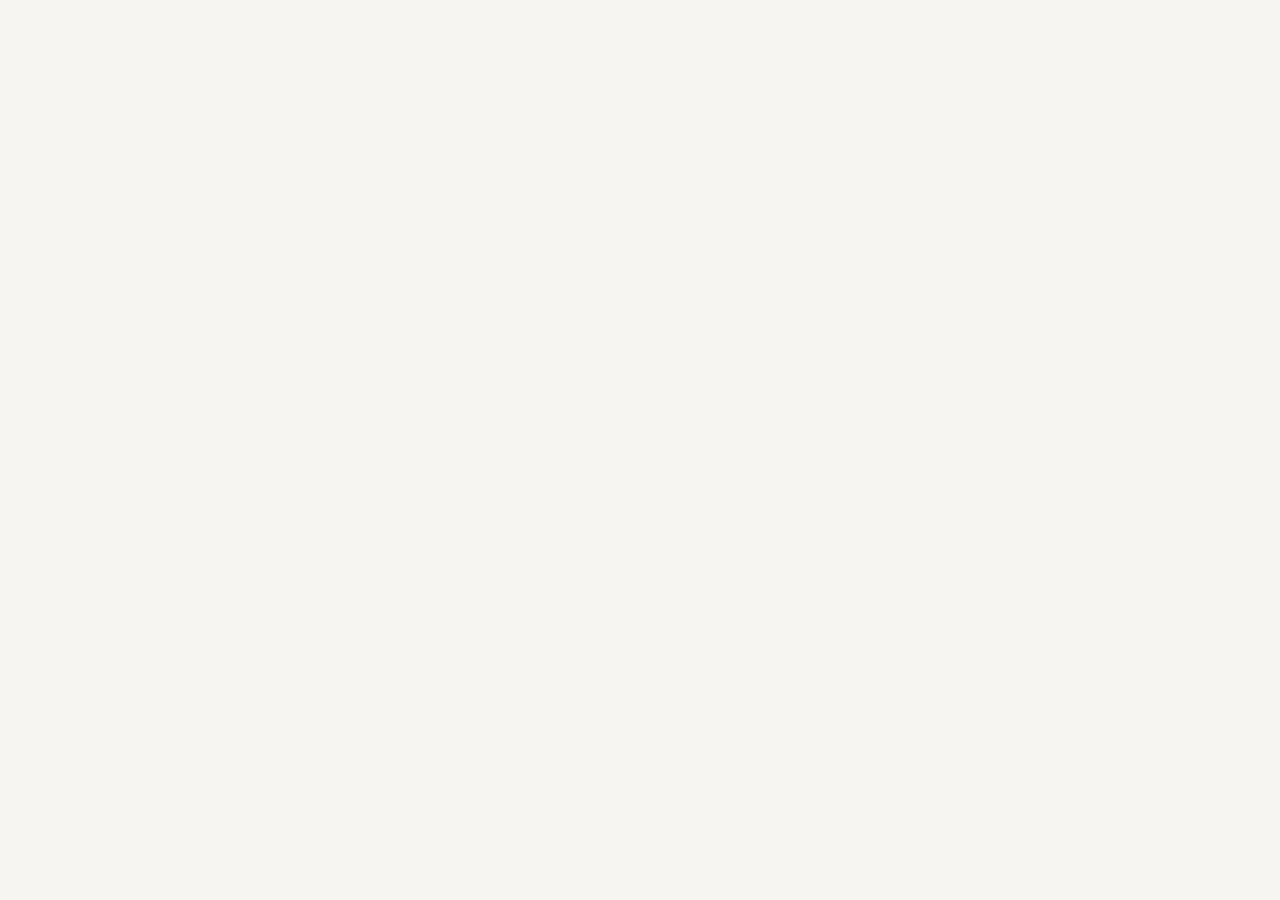
==== commit 19b24ff7: "Remove form styles and related sections from index.html Removed multiple form-related styles and sec" ====
--- a/index.html
+++ b/index.html
@@ -42,7 +42,7 @@
 
 /* HERO */
 .hero { height: 100vh; min-height: 600px; position: relative; display: flex; align-items: center; justify-content: center; text-align: center; overflow: hidden; }
-.hero-bg { position: absolute; inset: 0; background: url("https://images.unsplash.com/photo-1521791055366-0d553872952f?w=1600&q=80") center/cover no-repeat; transform: scale(1.05); transition: transform 8s ease; }
+.hero-bg { position: absolute; inset: 0; background: url("https://images.unsplash.com/photo-1552664730-d307ca884978?w=1600&q=80") center/cover no-repeat; transform: scale(1.05); transition: transform 8s ease; }
 .hero-bg.loaded { transform: scale(1); }
 .hero-overlay { position: absolute; inset: 0; background: linear-gradient(135deg, rgba(13,31,60,0.85), rgba(13,31,60,0.6)); }
 .hero-content { position: relative; z-index: 2; opacity: 0; transform: translateY(30px); transition: opacity 0.9s, transform 0.9s; }
@@ -128,445 +128,4 @@
 .form-card { background: var(--white); border-radius: 8px; padding: 2.5rem; box-shadow: 0 4px 30px rgba(13,31,60,0.1); }
 .form-card h3 { font-family: 'Cormorant Garamond', serif; font-size: 1.6rem; color: var(--navy); margin-bottom: 0.4rem; }
 .form-card .form-sub { font-size: 0.85rem; color: var(--gray); margin-bottom: 2rem; }
-.form-row { display: grid; grid-template-columns: 1fr 1fr; gap: 1rem; }
-.form-group { margin-bottom: 1.2rem; }
-.form-group label { display: block; font-size: 0.78rem; font-weight: 600; text-transform: uppercase; letter-spacing: 0.08em; color: var(--navy); margin-bottom: 0.5rem; }
-.form-group input,
-.form-group select,
-.form-group textarea {
-  width: 100%; padding: 0.85rem 1rem;
-  border: 1.5px solid #e2ddd8; border-radius: 4px;
-  font-family: 'Poppins', sans-serif; font-size: 0.88rem; color: var(--navy);
-  background: #fafaf8; outline: none; transition: border-color 0.2s, box-shadow 0.2s;
-}
-.form-group input:focus,
-.form-group select:focus,
-.form-group textarea:focus { border-color: var(--gold); box-shadow: 0 0 0 3px rgba(184,151,74,0.12); background: var(--white); }
-.form-group textarea { resize: vertical; min-height: 100px; }
-.form-group select { appearance: none; background-image: url("data:image/svg+xml,%3Csvg xmlns='http://www.w3.org/2000/svg' width='12' height='8' viewBox='0 0 12 8'%3E%3Cpath d='M1 1l5 5 5-5' stroke='%23b8974a' stroke-width='1.5' fill='none'/%3E%3C/svg%3E"); background-repeat: no-repeat; background-position: right 1rem center; }
-.form-submit { width: 100%; padding: 1rem; background: var(--navy); color: var(--white); border: none; border-radius: 4px; font-family: 'Poppins', sans-serif; font-size: 0.88rem; font-weight: 600; letter-spacing: 0.08em; text-transform: uppercase; cursor: pointer; transition: all 0.25s; margin-top: 0.5rem; }
-.form-submit:hover { background: var(--gold); color: var(--navy); transform: translateY(-2px); box-shadow: 0 8px 25px rgba(184,151,74,0.35); }
-.form-note { font-size: 0.75rem; color: var(--gray); text-align: center; margin-top: 1rem; }
-
-/* SUCCESS MESSAGE */
-.success-msg { display: none; text-align: center; padding: 2rem; }
-.success-msg .check { font-size: 3rem; margin-bottom: 1rem; }
-.success-msg h4 { font-family: 'Cormorant Garamond', serif; font-size: 1.5rem; color: var(--navy); margin-bottom: 0.5rem; }
-.success-msg p { font-size: 0.88rem; color: var(--gray); }
-
-/* LOCATION */
-.location { background: var(--white); }
-.location-inner { display: grid; grid-template-columns: 1fr 1.8fr; gap: 3rem; align-items: start; max-width: 1100px; margin: 0 auto; }
-.location-info { padding: 2.5rem; background: var(--charcoal); border-radius: 8px; color: var(--white); border: 1px solid rgba(184,151,74,0.15); }
-.location-info h3 { font-family: 'Cormorant Garamond', serif; font-size: 1.6rem; color: var(--gold); margin-bottom: 1.5rem; }
-.info-row { display: flex; gap: 1rem; align-items: flex-start; padding: 1rem 0; border-bottom: 1px solid rgba(255,255,255,0.08); }
-.info-row:last-child { border-bottom: none; }
-.info-icon { font-size: 1.2rem; flex-shrink: 0; margin-top: 2px; }
-.info-label { font-size: 0.72rem; text-transform: uppercase; letter-spacing: 0.1em; color: var(--gold); margin-bottom: 0.3rem; }
-.info-value { font-size: 0.9rem; color: rgba(255,255,255,0.85); line-height: 1.5; }
-.map-wrap { border-radius: 8px; overflow: hidden; box-shadow: 0 8px 40px rgba(13,31,60,0.15); }
-.map-wrap iframe { display: block; width: 100%; height: 420px; border: 0; }
-
-/* CTA */
-.cta-band { background: linear-gradient(135deg, var(--navy-light), var(--navy)); text-align: center; padding: 5rem 8%; position: relative; overflow: hidden; }
-.cta-band::before { content: ''; position: absolute; top: -50%; left: -10%; width: 500px; height: 500px; border-radius: 50%; background: radial-gradient(circle, rgba(184,151,74,0.1), transparent 70%); }
-.cta-band h2 { font-family: 'Cormorant Garamond', serif; font-size: 2.5rem; color: var(--white); margin-bottom: 1rem; position: relative; }
-.cta-band h2 span { color: var(--gold); }
-.cta-band p { color: rgba(255,255,255,0.65); max-width: 500px; margin: 0 auto 2rem; line-height: 1.7; position: relative; }
-
-/* FOOTER */
-footer { background: #07111f; color: rgba(255,255,255,0.4); padding: 2rem 8%; display: flex; justify-content: space-between; align-items: center; flex-wrap: wrap; gap: 1rem; font-size: 0.82rem; }
-.footer-logo { font-family: 'Cormorant Garamond', serif; font-size: 1.2rem; color: var(--white); }
-.footer-logo span { color: var(--gold); }
-.footer-links { display: flex; gap: 1.5rem; }
-.footer-links a { color: rgba(255,255,255,0.4); text-decoration: none; transition: color 0.2s; }
-.footer-links a:hover { color: var(--gold); }
-
-@keyframes bounce { 0%,100% { transform: translateX(-50%) translateY(0); } 50% { transform: translateX(-50%) translateY(6px); } }
-
-@media (max-width: 900px) {
-  header { padding: 0 5%; }
-  nav a:not(.nav-cta) { display: none; }
-  .stats-bar { grid-template-columns: repeat(2,1fr); }
-  section { padding: 4rem 5%; }
-  .cards-grid, .features-grid, .booking-inner, .location-inner { grid-template-columns: 1fr; }
-  .form-row { grid-template-columns: 1fr; }
-  footer { flex-direction: column; text-align: center; }
-}
-</style>
-</head>
-<body>
-
-<!-- HEADER -->
-<header id="header">
-  <div class="logo">Clearpath <span>Immigration</span></div>
-  <nav>
-    <a href="#services">Services</a>
-    <a href="#why-us">Why Us</a>
-    <a href="#booking">Book</a>
-    <a href="#location">Location</a>
-    <a href="#booking" class="nav-cta btn">Get Started</a>
-  </nav>
-</header>
-
-<!-- HERO -->
-<section class="hero">
-  <div class="hero-bg" id="heroBg"></div>
-  <div class="hero-overlay"></div>
-  <div class="hero-content" id="heroContent">
-    <div class="hero-tag">Trusted Immigration Experts</div>
-    <h1>Immigration <span>Made Simple</span></h1>
-    <p>Professional visa assistance and immigration advice for individuals and families — guiding you every step of the way.</p>
-    <div class="hero-btns">
-      <a href="#booking" class="btn btn-gold">Book Free Consultation</a>
-      <a href="#services" class="btn btn-outline-white">Our Services</a>
-    </div>
-  </div>
-  <div class="hero-scroll">
-    <div class="scroll-line"></div>
-    Scroll
-  </div>
-</section>
-
-<!-- STATS -->
-<div class="stats-bar">
-  <div class="stat-item" data-delay="0"><div class="stat-num">500+</div><div class="stat-label">Cases Handled</div></div>
-  <div class="stat-item" data-delay="100"><div class="stat-num">98%</div><div class="stat-label">Success Rate</div></div>
-  <div class="stat-item" data-delay="200"><div class="stat-num">40+</div><div class="stat-label">Countries Served</div></div>
-  <div class="stat-item" data-delay="300"><div class="stat-num">8yr</div><div class="stat-label">Of Experience</div></div>
-</div>
-
-<!-- SERVICES -->
-<section class="services" id="services">
-  <div class="section-intro">
-    <div class="section-tag">What We Offer</div>
-    <h2>Our Immigration Services</h2>
-    <p>From student visas to full relocation support, we provide expert guidance tailored to your unique situation.</p>
-  </div>
-  <div class="cards-grid">
-    <div class="card" data-delay="0">
-      <div class="card-img">
-        <img src="https://images.unsplash.com/photo-1529333166437-7750a6dd5a70?w=600&q=80" alt="Student Visa">
-        <div class="card-img-overlay"></div>
-        <div class="card-icon">🎓</div>
-      </div>
-      <div class="card-body">
-        <h3>Student Visa Assistance</h3>
-        <p>Professional help for international student visa applications across leading universities and institutions worldwide.</p>
-        <a href="#booking" class="card-link">Book Consultation →</a>
-      </div>
-    </div>
-    <div class="card" data-delay="100">
-      <div class="card-img">
-        <img src="https://images.unsplash.com/photo-1554224155-1696413565d3?w=600&q=80" alt="Work Visa">
-        <div class="card-img-overlay"></div>
-        <div class="card-icon">💼</div>
-      </div>
-      <div class="card-body">
-        <h3>Work Visa Applications</h3>
-        <p>Comprehensive support for individuals applying for employment-based visas, work permits, and skilled worker programmes.</p>
-        <a href="#booking" class="card-link">Book Consultation →</a>
-      </div>
-    </div>
-    <div class="card" data-delay="200">
-      <div class="card-img">
-        <img src="https://images.unsplash.com/photo-1589829545856-d10d557cf95f?w=600&q=80" alt="Consultation">
-        <div class="card-img-overlay"></div>
-        <div class="card-icon">⚖️</div>
-      </div>
-      <div class="card-body">
-        <h3>Immigration Consultation</h3>
-        <p>Expert one-on-one immigration advice tailored to your personal circumstances, goals, and destination country.</p>
-        <a href="#booking" class="card-link">Book Consultation →</a>
-      </div>
-    </div>
-    <div class="card" data-delay="300">
-      <div class="card-img">
-        <img src="https://images.unsplash.com/photo-1521791136064-7986c2920216?w=600&q=80" alt="Relocation">
-        <div class="card-img-overlay"></div>
-        <div class="card-icon">🏡</div>
-      </div>
-      <div class="card-body">
-        <h3>Relocation Support</h3>
-        <p>End-to-end assistance with documentation, planning, and settling into your new country with confidence.</p>
-        <a href="#booking" class="card-link">Book Consultation →</a>
-      </div>
-    </div>
-  </div>
-</section>
-
-<!-- WHY US -->
-<section class="why-us" id="why-us">
-  <div class="section-intro">
-    <div class="section-tag">Why Choose Us</div>
-    <h2>The Clearpath Difference</h2>
-    <p>We combine legal expertise, personalized care, and proven results to make your immigration journey smooth.</p>
-  </div>
-  <div class="features-grid">
-    <div class="feature" data-delay="0">
-      <div class="feature-icon">🛡️</div>
-      <h3>Trusted Expertise</h3>
-      <p>Over 8 years of experience handling complex immigration cases with a 98% success rate across all visa types.</p>
-    </div>
-    <div class="feature" data-delay="150">
-      <div class="feature-icon">🤝</div>
-      <h3>Personal Approach</h3>
-      <p>Every client receives a dedicated advisor who understands your unique situation and guides you personally.</p>
-    </div>
-    <div class="feature" data-delay="300">
-      <div class="feature-icon">⚡</div>
-      <h3>Fast Processing</h3>
-      <p>We streamline your application to ensure submissions are complete, accurate, and on time every time.</p>
-    </div>
-  </div>
-</section>
-
-<!-- BOOKING FORM -->
-<section class="booking" id="booking">
-  <div class="section-intro">
-    <div class="section-tag">Free Consultation</div>
-    <h2>Book Your Consultation</h2>
-    <p>Fill in the form below and one of our immigration advisors will be in touch within 24 hours.</p>
-  </div>
-  <div class="booking-inner">
-
-    <div class="booking-info">
-      <h3>What to Expect</h3>
-      <p>Our free consultation is a no-obligation call with an expert immigration advisor. We'll review your situation and give you clear guidance on your best options.</p>
-
-      <div class="booking-detail">
-        <div class="booking-detail-icon">📞</div>
-        <div>
-          <div class="booking-detail-label">Phone</div>
-          <div class="booking-detail-text">+353 89 949 1178</div>
-        </div>
-      </div>
-
-      <div class="booking-detail">
-        <div class="booking-detail-icon">✉️</div>
-        <div>
-          <div class="booking-detail-label">Email</div>
-          <div class="booking-detail-text">clearpathimmigration.service@gmail.com</div>
-        </div>
-      </div>
-
-      <div class="booking-detail">
-        <div class="booking-detail-icon">🕐</div>
-        <div>
-          <div class="booking-detail-label">Response Time</div>
-          <div class="booking-detail-text">Within 24 hours</div>
-        </div>
-      </div>
-
-      <div class="booking-detail">
-        <div class="booking-detail-icon">💬</div>
-        <div>
-          <div class="booking-detail-label">Consultation</div>
-          <div class="booking-detail-text">Free, no-obligation session with a qualified advisor</div>
-        </div>
-      </div>
-    </div>
-
-    <div class="form-card">
-      <h3>Request a Consultation</h3>
-      <p class="form-sub">We'll get back to you within 24 hours.</p>
-
-      <form id="bookingForm" name="consultation" method="POST" data-netlify="true" netlify-honeypot="bot-field">
-        <input type="hidden" name="form-name" value="consultation">
-        <input type="hidden" name="bot-field" style="display:none">
-
-        <div class="form-row">
-          <div class="form-group">
-            <label for="firstName">First Name *</label>
-            <input type="text" id="firstName" name="firstName" placeholder="John" required>
-          </div>
-          <div class="form-group">
-            <label for="lastName">Last Name *</label>
-            <input type="text" id="lastName" name="lastName" placeholder="Doe" required>
-          </div>
-        </div>
-
-        <div class="form-row">
-          <div class="form-group">
-            <label for="email">Email Address *</label>
-            <input type="email" id="email" name="email" placeholder="john@example.com" required>
-          </div>
-          <div class="form-group">
-            <label for="phone">Phone Number</label>
-            <input type="tel" id="phone" name="phone" placeholder="+353 ...">
-          </div>
-        </div>
-
-        <div class="form-group">
-          <label for="nationality">Nationality *</label>
-          <input type="text" id="nationality" name="nationality" placeholder="e.g. Iranian, Indian, Brazilian..." required>
-        </div>
-
-        <div class="form-group">
-          <label for="visaType">Visa / Service Type *</label>
-          <select id="visaType" name="visaType" required>
-            <option value="" disabled selected>Select a service...</option>
-            <option>Student Visa</option>
-            <option>Work Visa</option>
-            <option>Family Reunification</option>
-            <option>Permanent Residency</option>
-            <option>Citizenship Application</option>
-            <option>Relocation Support</option>
-            <option>General Immigration Advice</option>
-            <option>Other</option>
-          </select>
-        </div>
-
-        <div class="form-group">
-          <label for="message">Tell Us About Your Situation</label>
-          <textarea id="message" name="message" placeholder="Briefly describe your immigration needs or questions..."></textarea>
-        </div>
-
-        <button type="submit" class="form-submit">Send Consultation Request</button>
-        <p class="form-note">🔒 Your information is kept strictly confidential.</p>
-      </form>
-
-      <div class="success-msg" id="successMsg">
-        <div class="check">✅</div>
-        <h4>Request Sent Successfully!</h4>
-        <p>Thank you! One of our advisors will contact you within 24 hours.</p>
-      </div>
-    </div>
-
-  </div>
-</section>
-
-<!-- LOCATION -->
-<section class="location" id="location">
-  <div class="section-intro">
-    <div class="section-tag">Find Us</div>
-    <h2>Our Office</h2>
-  </div>
-  <div class="location-inner">
-    <div class="location-info">
-      <h3>Contact Information</h3>
-      <div class="info-row">
-        <div class="info-icon">📍</div>
-        <div>
-          <div class="info-label">Address</div>
-          <div class="info-value">10 Summerhill Road, Dunboyne, Dublin, Ireland</div>
-        </div>
-      </div>
-      <div class="info-row">
-        <div class="info-icon">📞</div>
-        <div>
-          <div class="info-label">Phone</div>
-          <div class="info-value">+353 89 949 1178</div>
-        </div>
-      </div>
-      <div class="info-row">
-        <div class="info-icon">✉️</div>
-        <div>
-          <div class="info-label">Email</div>
-          <div class="info-value">clearpathimmigration.service@gmail.com</div>
-        </div>
-      </div>
-      <div class="info-row">
-        <div class="info-icon">🕐</div>
-        <div>
-          <div class="info-label">Office Hours</div>
-          <div class="info-value">Mon–Fri: 9:00 AM – 6:00 PM</div>
-        </div>
-      </div>
-    </div>
-    <div class="map-wrap">
-      <iframe src="https://maps.google.com/maps?q=Dunboyne+Dublin+Ireland&t=&z=13&ie=UTF8&iwloc=&output=embed" width="100%" height="420" style="border:0;" allowfullscreen="" loading="lazy"></iframe>
-    </div>
-  </div>
-</section>
-
-<!-- CTA -->
-<div class="cta-band">
-  <h2>Ready to Start Your <span>Journey?</span></h2>
-  <p>Book a free consultation with one of our immigration experts today and take the first step toward your new life.</p>
-  <a href="#booking" class="btn btn-gold">Book Free Consultation</a>
-</div>
-
-<!-- FOOTER -->
-<footer>
-  <div class="footer-logo">Clearpath <span>Immigration</span></div>
-  <div class="footer-links">
-    <a href="#services">Services</a>
-    <a href="#why-us">Why Us</a>
-    <a href="#booking">Book</a>
-    <a href="#location">Location</a>
-  </div>
-  <div>© 2026 Clearpath Immigration. All rights reserved.</div>
-</footer>
-
-<script>
-  // Header shrink on scroll
-  const header = document.getElementById('header');
-  window.addEventListener('scroll', () => {
-    header.classList.toggle('scrolled', window.scrollY > 60);
-  });
-
-  // Hero entrance
-  window.addEventListener('load', () => {
-    document.getElementById('heroBg').classList.add('loaded');
-    setTimeout(() => document.getElementById('heroContent').classList.add('visible'), 300);
-  });
-
-  // Scroll reveal
-  const observer = new IntersectionObserver((entries) => {
-    entries.forEach(entry => {
-      if (entry.isIntersecting) {
-        setTimeout(() => entry.target.classList.add('visible'), parseInt(entry.target.dataset.delay || 0));
-        observer.unobserve(entry.target);
-      }
-    });
-  }, { threshold: 0.15 });
-  document.querySelectorAll('.stat-item, .card, .feature').forEach(el => observer.observe(el));
-
-  // Smooth scroll
-  document.querySelectorAll('a[href^="#"]').forEach(link => {
-    link.addEventListener('click', e => {
-      const target = document.querySelector(link.getAttribute('href'));
-      if (target) { e.preventDefault(); target.scrollIntoView({ behavior: 'smooth', block: 'start' }); }
-    });
-  });
-
-  // Animated counters
-  function animateCounter(el, target, suffix) {
-    let start = 0;
-    const step = (ts) => {
-      if (!start) start = ts;
-      const p = Math.min((ts - start) / 1500, 1);
-      el.textContent = Math.floor((1 - Math.pow(1-p, 3)) * parseInt(target)) + suffix;
-      if (p < 1) requestAnimationFrame(step);
-    };
-    requestAnimationFrame(step);
-  }
-  new IntersectionObserver((entries) => {
-    entries.forEach(entry => {
-      if (entry.isIntersecting) {
-        entry.target.querySelectorAll('.stat-num').forEach(num => {
-          const text = num.textContent;
-          animateCounter(num, text.replace(/[^0-9]/g,''), text.replace(/[0-9]/g,''));
-        });
-      }
-    });
-  }, { threshold: 0.3 }).observe(document.querySelector('.stats-bar'));
-
-  // Form submission
-  const form = document.getElementById('bookingForm');
-  const successMsg = document.getElementById('successMsg');
-  form.addEventListener('submit', function(e) {
-    e.preventDefault();
-    const btn = form.querySelector('.form-submit');
-    btn.textContent = 'Sending...';
-    btn.disabled = true;
-    setTimeout(() => {
-      form.style.display = 'none';
-      successMsg.style.display = 'block';
-    }, 1000);
-  });
-</script>
-
-</body>
-</html>
+.form-row { display: grid; grid-template-columns: 1fr 1fr; gap: 1
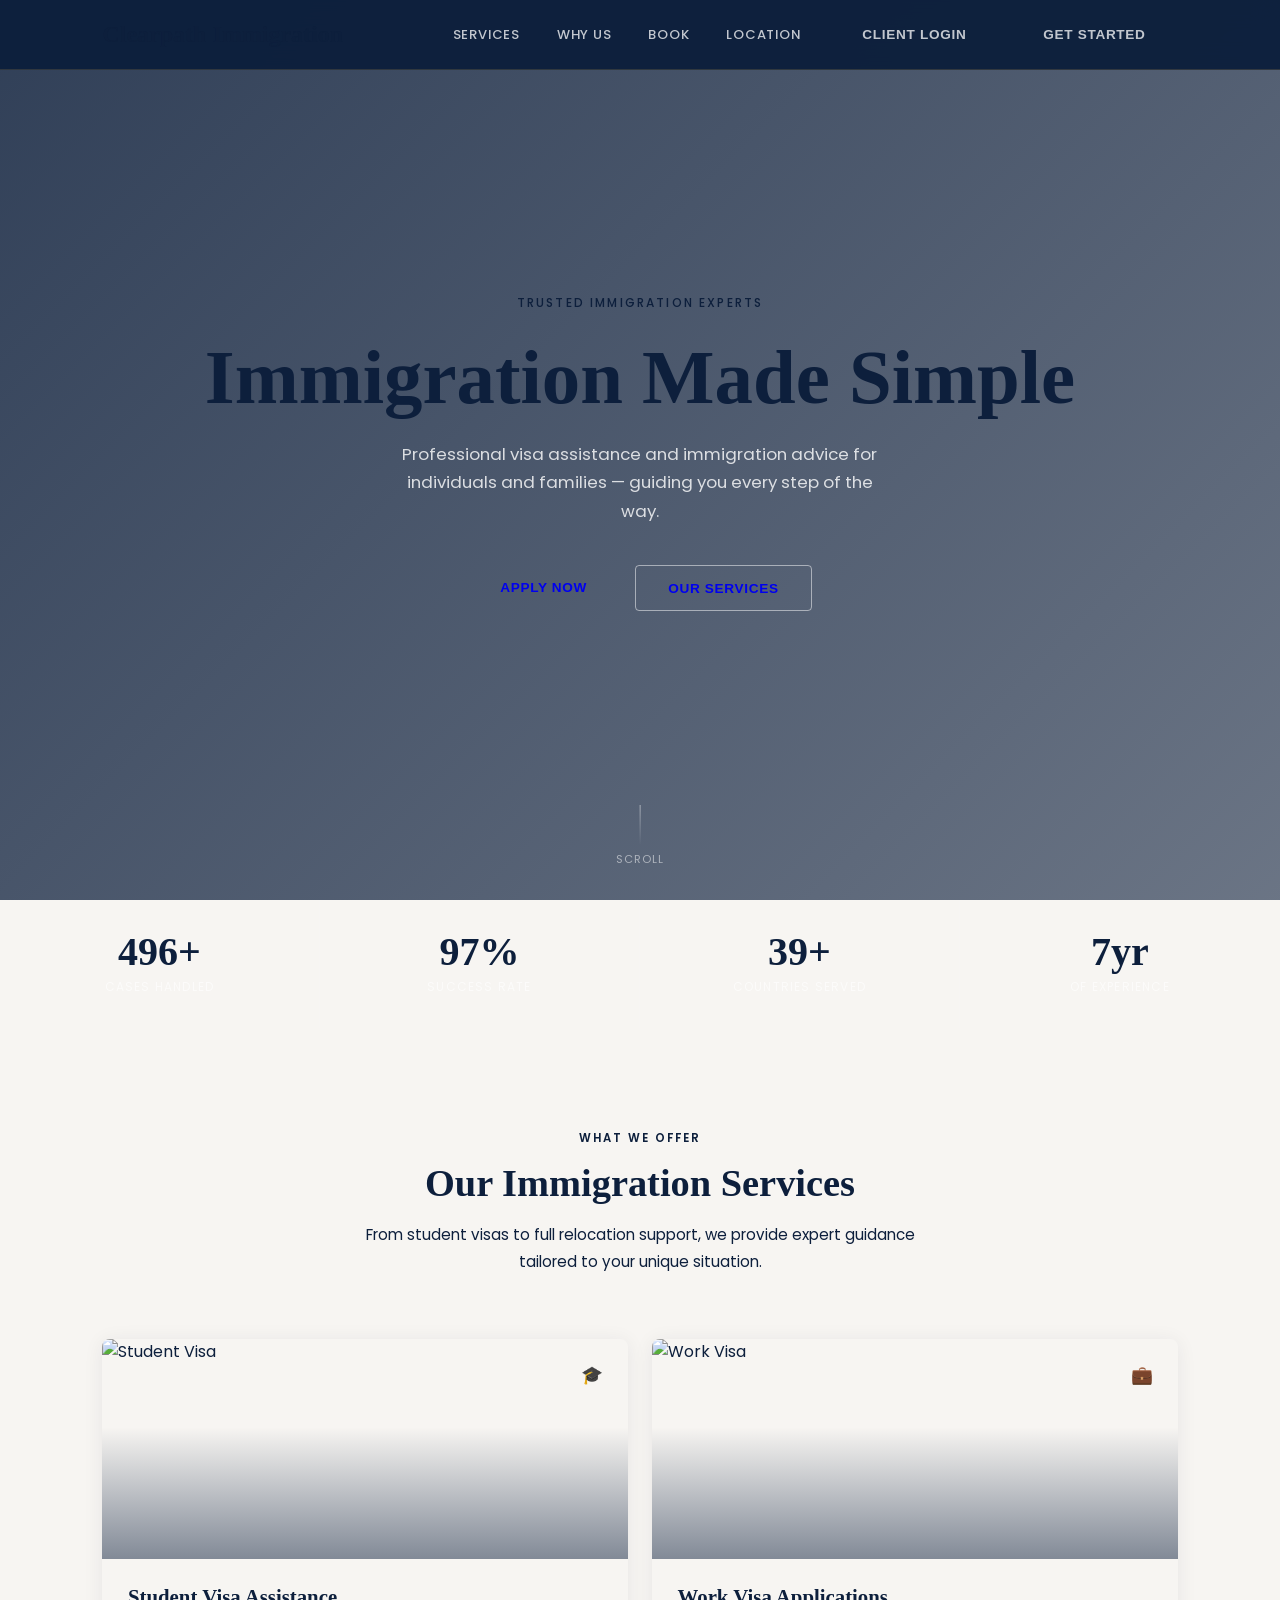
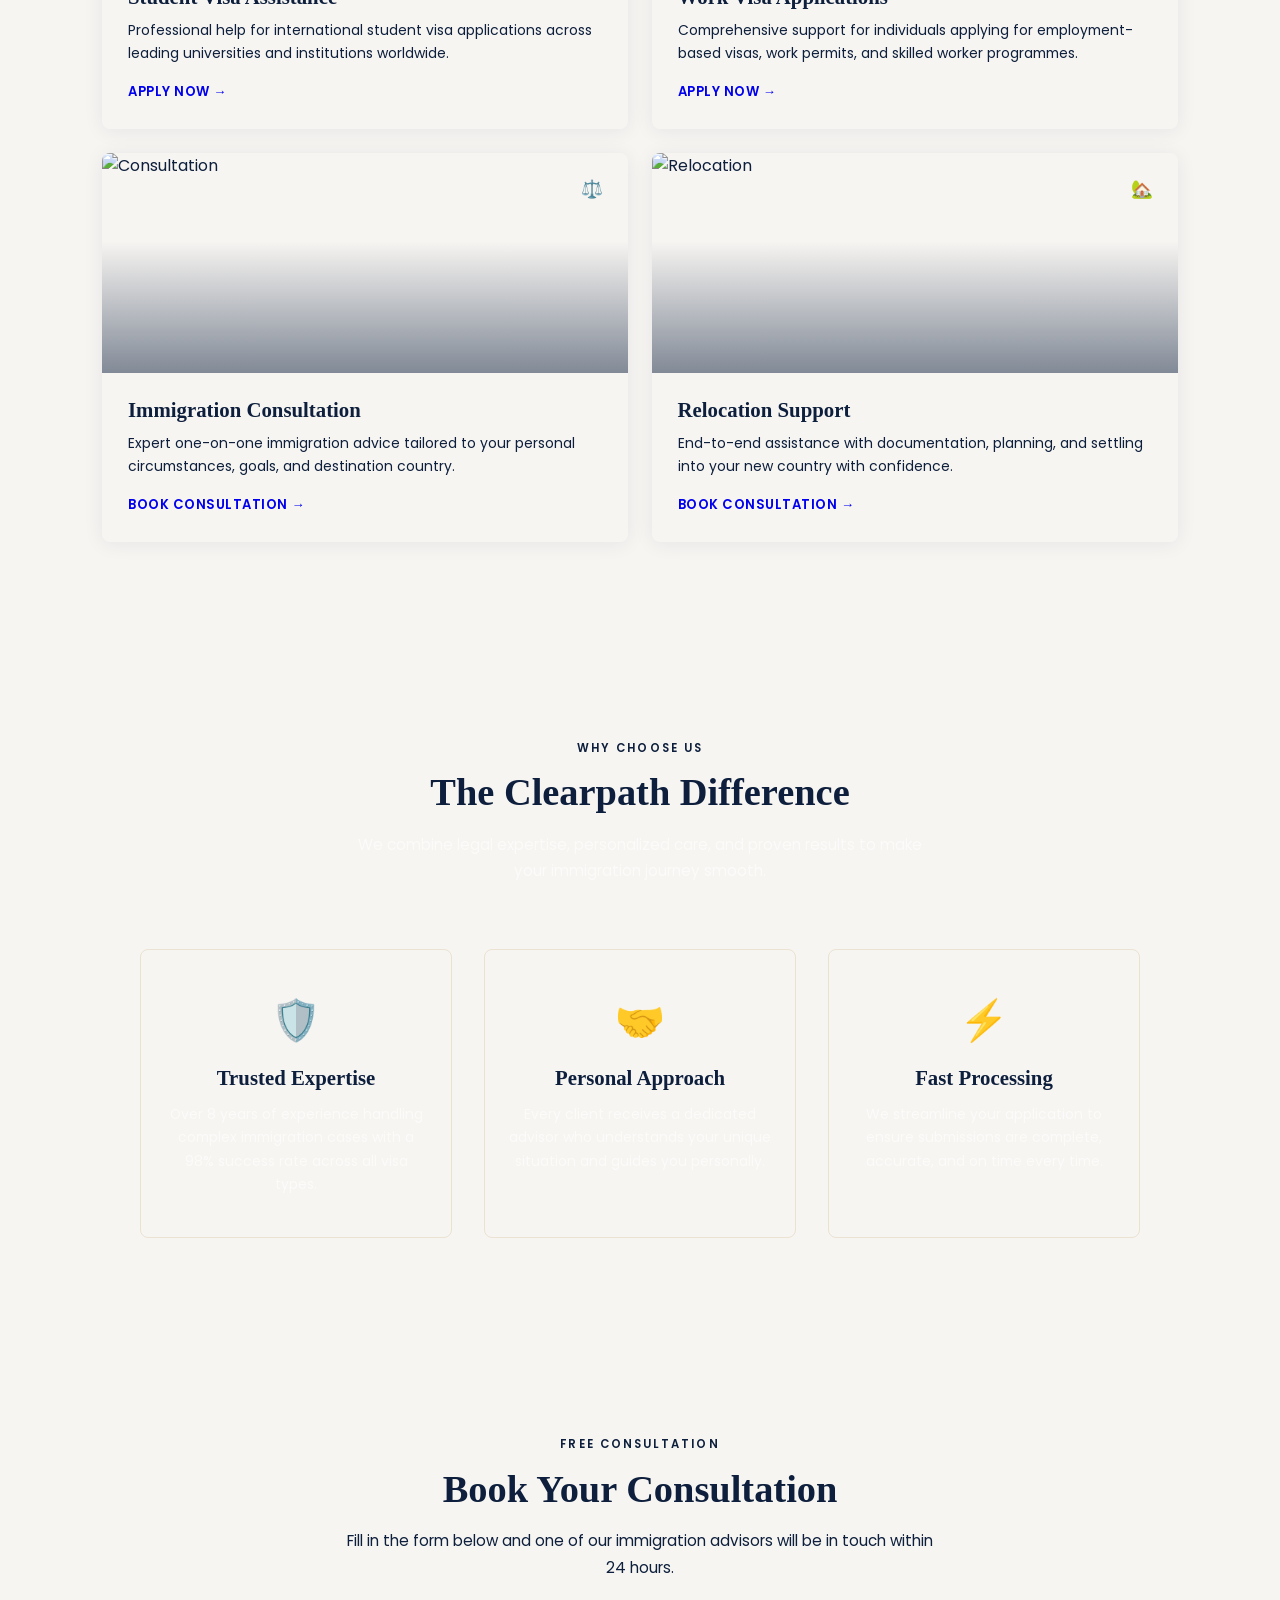
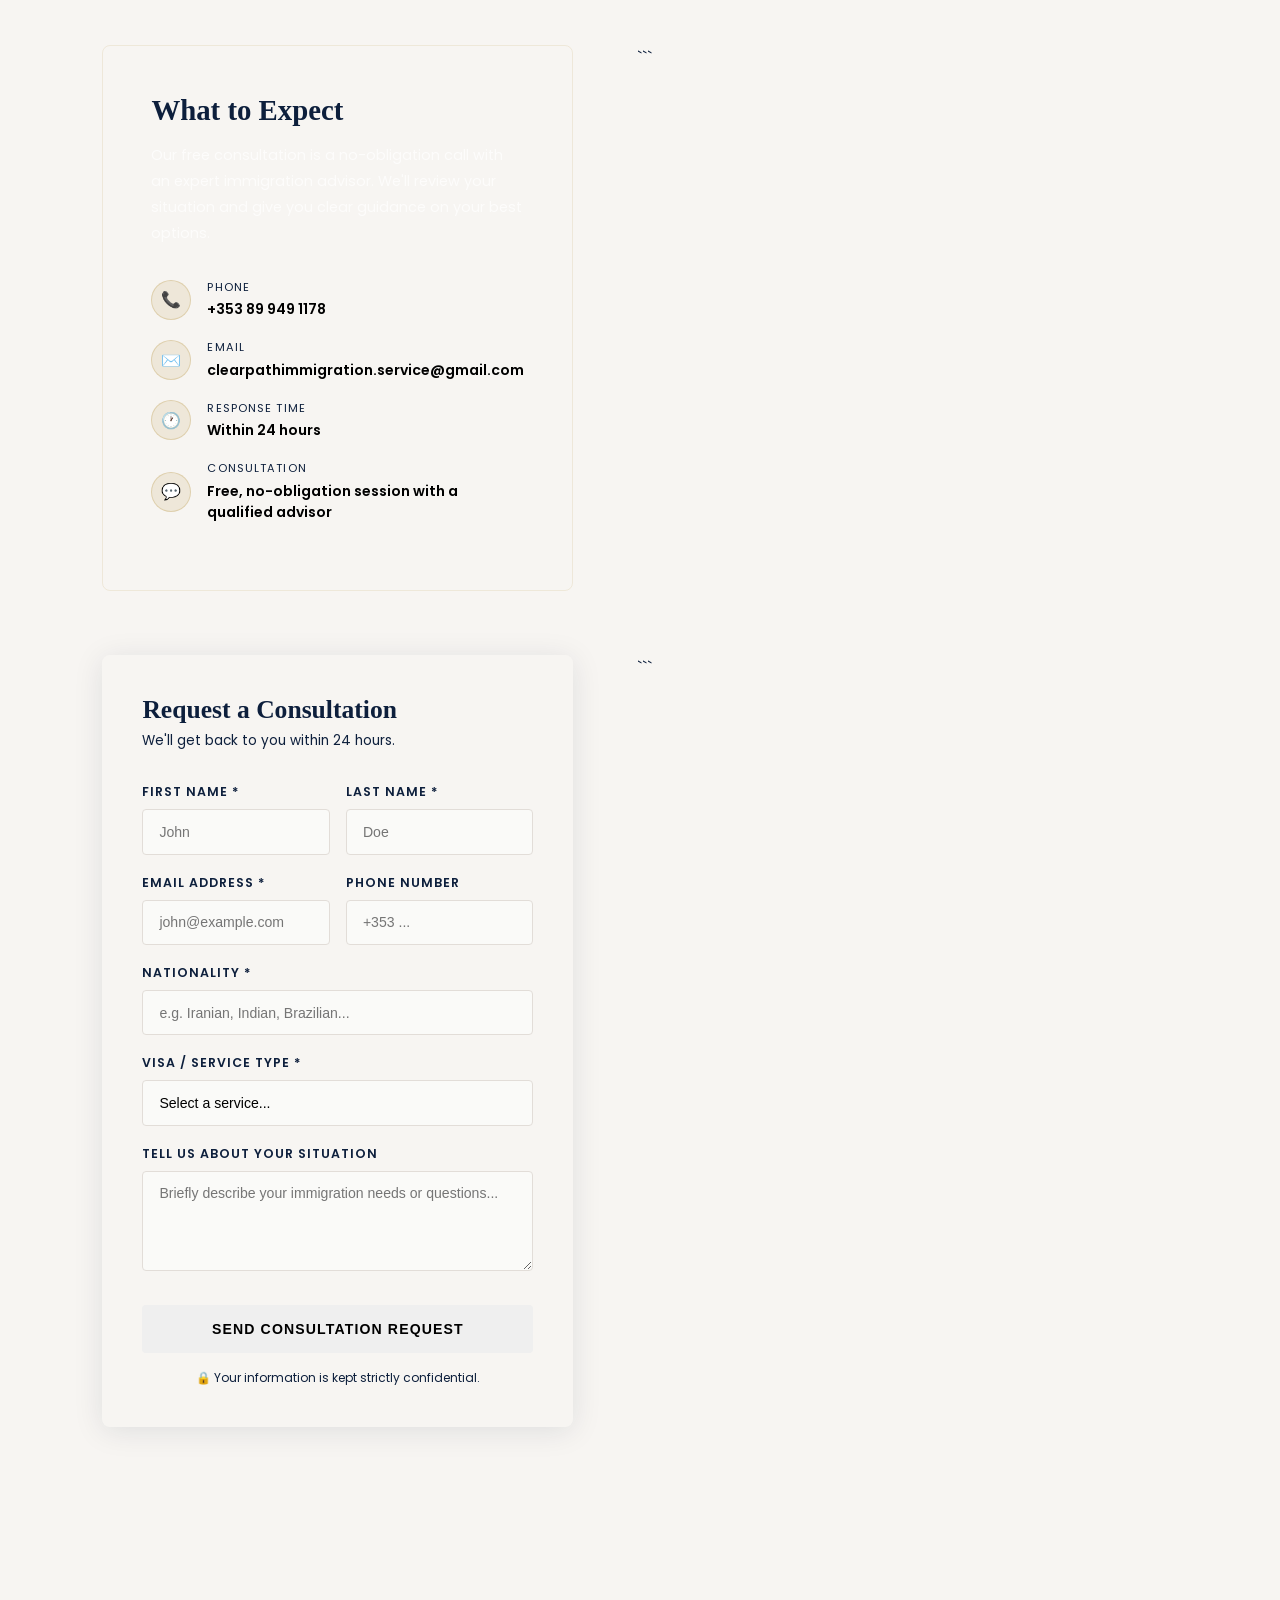
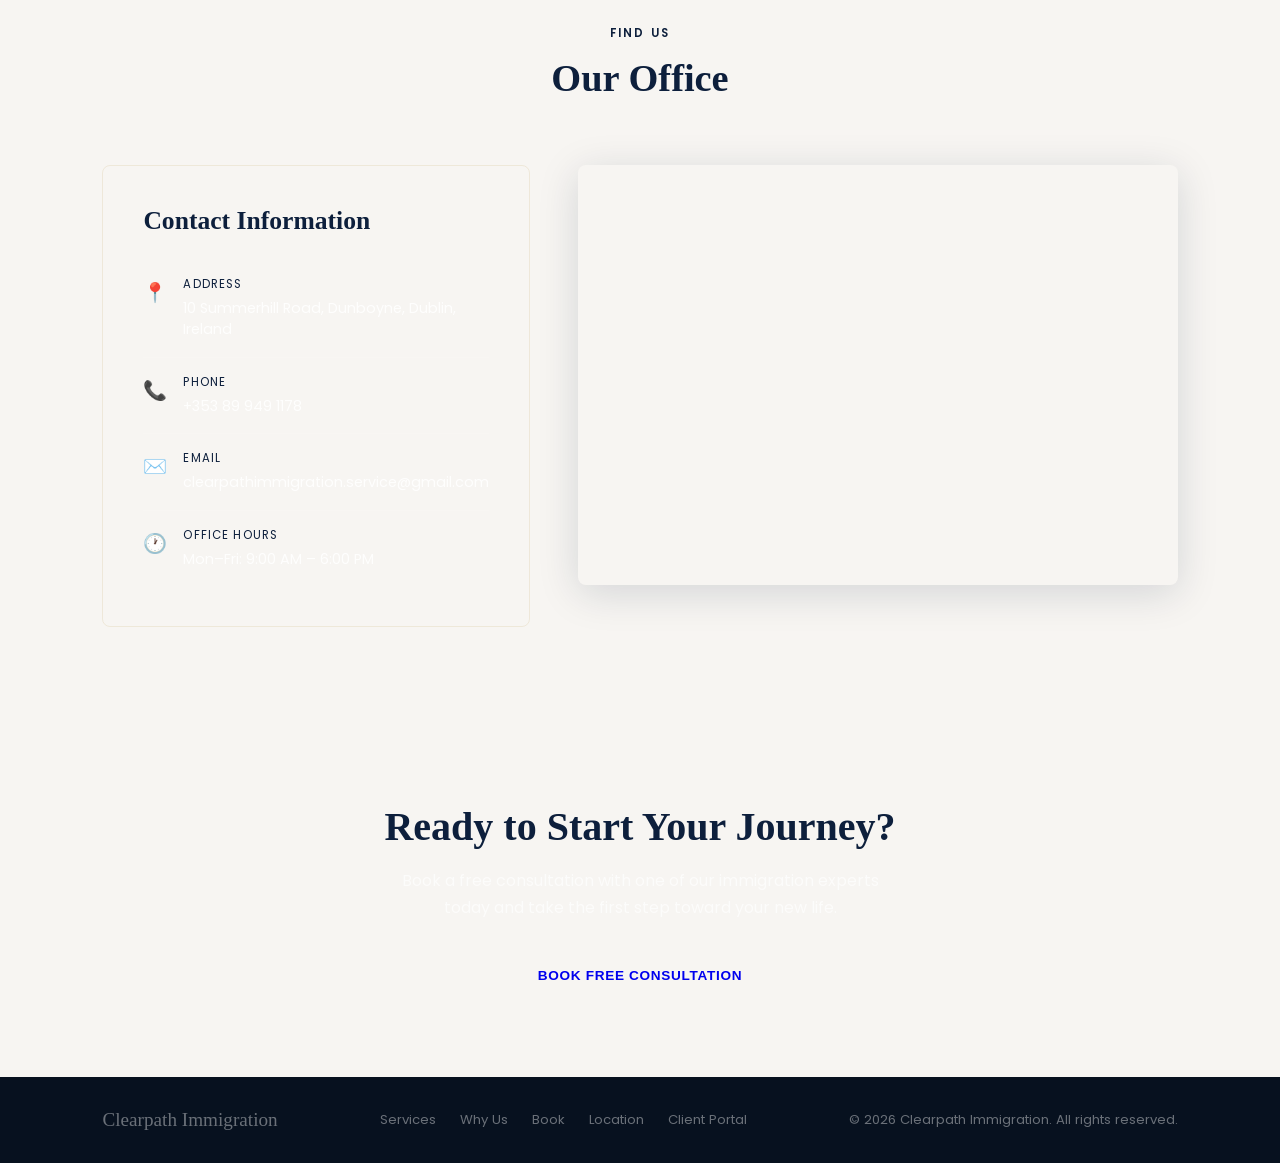
==== commit a5bd5d10: "Update print statement from 'Hello' to 'Goodbye'" ====
--- a/index.html
+++ b/index.html
@@ -1,4 +1,5 @@
 <!DOCTYPE html>
+
 <html lang="en">
 <head>
 <meta charset="UTF-8">
@@ -22,110 +23,539 @@
 
 /* NAV */
 header {
-  position: fixed; top: 0; left: 0; right: 0; z-index: 1000;
-  display: flex; justify-content: space-between; align-items: center;
-  padding: 0 8%; height: 70px;
-  background: rgba(13,31,60,0.97); backdrop-filter: blur(12px);
-  border-bottom: 1px solid rgba(184,151,74,0.2); transition: all 0.3s;
+position: fixed; top: 0; left: 0; right: 0; z-index: 1000;
+display: flex; justify-content: space-between; align-items: center;
+padding: 0 8%; height: 70px;
+background: rgba(13,31,60,0.97); backdrop-filter: blur(12px);
+border-bottom: 1px solid rgba(184,151,74,0.2); transition: all 0.3s;
 }
 header.scrolled { height: 60px; box-shadow: 0 4px 30px rgba(0,0,0,0.3); }
-.logo { font-family: 'Cormorant Garamond', serif; font-size: 1.5rem; font-weight: 700; color: var(--white); }
-.logo span { color: var(--gold); }
+.logo { font-family: ‘Cormorant Garamond’, serif; font-size: 1.5rem; font-weight: 700; color: var(–white); }
+.logo span { color: var(–gold); }
 nav { display: flex; align-items: center; gap: 0.3rem; }
 nav a { color: rgba(255,255,255,0.75); padding: 0.5rem 1rem; text-decoration: none; font-size: 0.82rem; font-weight: 500; letter-spacing: 0.06em; text-transform: uppercase; transition: color 0.2s; position: relative; }
-nav a::after { content: ''; position: absolute; bottom: 0; left: 1rem; right: 1rem; height: 1px; background: var(--gold); transform: scaleX(0); transition: transform 0.25s; }
-nav a:hover { color: var(--white); }
+nav a::after { content: ‘’; position: absolute; bottom: 0; left: 1rem; right: 1rem; height: 1px; background: var(–gold); transform: scaleX(0); transition: transform 0.25s; }
+nav a:hover { color: var(–white); }
 nav a:hover::after { transform: scaleX(1); }
-.nav-cta { background: var(--gold) !important; color: var(--navy) !important; border-radius: 4px; font-weight: 600 !important; margin-left: 0.5rem; }
+.nav-cta { background: var(–gold) !important; color: var(–navy) !important; border-radius: 4px; font-weight: 600 !important; margin-left: 0.5rem; }
 .nav-cta::after { display: none !important; }
-.nav-cta:hover { background: var(--gold-light) !important; }
+.nav-cta:hover { background: var(–gold-light) !important; }
+.nav-login { background: transparent !important; color: var(–gold) !important; border: 1.5px solid var(–gold) !important; border-radius: 4px; font-weight: 600 !important; margin-left: 0.5rem; }
+.nav-login::after { display: none !important; }
+.nav-login:hover { background: var(–gold) !important; color: var(–navy) !important; }
 
 /* HERO */
 .hero { height: 100vh; min-height: 600px; position: relative; display: flex; align-items: center; justify-content: center; text-align: center; overflow: hidden; }
-.hero-bg { position: absolute; inset: 0; background: url("https://images.unsplash.com/photo-1552664730-d307ca884978?w=1600&q=80") center/cover no-repeat; transform: scale(1.05); transition: transform 8s ease; }
+.hero-bg { position: absolute; inset: 0; background: url(“https://images.unsplash.com/photo-1552664730-d307ca884978?w=1600&q=80”) center/cover no-repeat; transform: scale(1.05); transition: transform 8s ease; }
 .hero-bg.loaded { transform: scale(1); }
 .hero-overlay { position: absolute; inset: 0; background: linear-gradient(135deg, rgba(13,31,60,0.85), rgba(13,31,60,0.6)); }
 .hero-content { position: relative; z-index: 2; opacity: 0; transform: translateY(30px); transition: opacity 0.9s, transform 0.9s; }
 .hero-content.visible { opacity: 1; transform: translateY(0); }
-.hero-tag { display: inline-flex; align-items: center; gap: 0.6rem; font-size: 0.75rem; letter-spacing: 0.18em; text-transform: uppercase; color: var(--gold); font-weight: 500; margin-bottom: 1.5rem; }
-.hero-tag::before, .hero-tag::after { content: ''; width: 30px; height: 1px; background: var(--gold); }
-.hero h1 { font-family: 'Cormorant Garamond', serif; font-size: clamp(3rem,6vw,5.5rem); color: var(--white); font-weight: 700; line-height: 1.1; margin-bottom: 1.2rem; }
-.hero h1 span { color: var(--gold); }
+.hero-tag { display: inline-flex; align-items: center; gap: 0.6rem; font-size: 0.75rem; letter-spacing: 0.18em; text-transform: uppercase; color: var(–gold); font-weight: 500; margin-bottom: 1.5rem; }
+.hero-tag::before, .hero-tag::after { content: ‘’; width: 30px; height: 1px; background: var(–gold); }
+.hero h1 { font-family: ‘Cormorant Garamond’, serif; font-size: clamp(3rem,6vw,5.5rem); color: var(–white); font-weight: 700; line-height: 1.1; margin-bottom: 1.2rem; }
+.hero h1 span { color: var(–gold); }
 .hero p { font-size: 1.05rem; color: rgba(255,255,255,0.8); max-width: 500px; margin: 0 auto 2.5rem; line-height: 1.7; }
 .hero-btns { display: flex; gap: 1rem; justify-content: center; flex-wrap: wrap; }
-.btn { padding: 0.9rem 2rem; border-radius: 4px; font-family: 'Poppins', sans-serif; font-size: 0.85rem; font-weight: 600; letter-spacing: 0.05em; text-transform: uppercase; text-decoration: none; border: none; cursor: pointer; transition: all 0.25s; display: inline-block; }
-.btn-gold { background: var(--gold); color: var(--navy); }
-.btn-gold:hover { background: var(--gold-light); transform: translateY(-2px); box-shadow: 0 8px 25px rgba(184,151,74,0.4); }
-.btn-outline-white { background: transparent; color: var(--white); border: 1.5px solid rgba(255,255,255,0.5); }
-.btn-outline-white:hover { border-color: var(--white); background: rgba(255,255,255,0.1); transform: translateY(-2px); }
+.btn { padding: 0.9rem 2rem; border-radius: 4px; font-family: ‘Poppins’, sans-serif; font-size: 0.85rem; font-weight: 600; letter-spacing: 0.05em; text-transform: uppercase; text-decoration: none; border: none; cursor: pointer; transition: all 0.25s; display: inline-block; }
+.btn-gold { background: var(–gold); color: var(–navy); }
+.btn-gold:hover { background: var(–gold-light); transform: translateY(-2px); box-shadow: 0 8px 25px rgba(184,151,74,0.4); }
+.btn-outline-white { background: transparent; color: var(–white); border: 1.5px solid rgba(255,255,255,0.5); }
+.btn-outline-white:hover { border-color: var(–white); background: rgba(255,255,255,0.1); transform: translateY(-2px); }
 .hero-scroll { position: absolute; bottom: 2rem; left: 50%; transform: translateX(-50%); z-index: 2; display: flex; flex-direction: column; align-items: center; gap: 0.4rem; color: rgba(255,255,255,0.5); font-size: 0.7rem; letter-spacing: 0.1em; text-transform: uppercase; animation: bounce 2s infinite; }
 .scroll-line { width: 1px; height: 40px; background: linear-gradient(to bottom, rgba(255,255,255,0.5), transparent); }
 
 /* STATS */
-.stats-bar { background: var(--navy); display: grid; grid-template-columns: repeat(4,1fr); border-bottom: 2px solid var(--gold); }
+.stats-bar { background: var(–navy); display: grid; grid-template-columns: repeat(4,1fr); border-bottom: 2px solid var(–gold); }
 .stat-item { padding: 2rem; text-align: center; border-right: 1px solid rgba(255,255,255,0.08); opacity: 0; transform: translateY(20px); transition: opacity 0.5s, transform 0.5s; }
 .stat-item.visible { opacity: 1; transform: translateY(0); }
 .stat-item:last-child { border-right: none; }
-.stat-num { font-family: 'Cormorant Garamond', serif; font-size: 2.5rem; font-weight: 700; color: var(--gold); line-height: 1; }
+.stat-num { font-family: ‘Cormorant Garamond’, serif; font-size: 2.5rem; font-weight: 700; color: var(–gold); line-height: 1; }
 .stat-label { font-size: 0.75rem; color: rgba(255,255,255,0.6); text-transform: uppercase; letter-spacing: 0.1em; margin-top: 0.4rem; }
 
 /* SECTIONS */
 section { padding: 6rem 8%; }
 .section-intro { text-align: center; max-width: 600px; margin: 0 auto 4rem; }
-.section-tag { display: inline-flex; align-items: center; gap: 0.6rem; font-size: 0.72rem; letter-spacing: 0.18em; text-transform: uppercase; color: var(--gold); font-weight: 600; margin-bottom: 0.8rem; }
-.section-tag::before { content: ''; width: 20px; height: 1px; background: var(--gold); }
-h2 { font-family: 'Cormorant Garamond', serif; font-size: clamp(2rem,3vw,2.8rem); font-weight: 700; line-height: 1.2; }
-.section-intro p { color: var(--gray); line-height: 1.75; margin-top: 1rem; font-size: 0.95rem; }
+.section-tag { display: inline-flex; align-items: center; gap: 0.6rem; font-size: 0.72rem; letter-spacing: 0.18em; text-transform: uppercase; color: var(–gold); font-weight: 600; margin-bottom: 0.8rem; }
+.section-tag::before { content: ‘’; width: 20px; height: 1px; background: var(–gold); }
+h2 { font-family: ‘Cormorant Garamond’, serif; font-size: clamp(2rem,3vw,2.8rem); font-weight: 700; line-height: 1.2; }
+.section-intro p { color: var(–gray); line-height: 1.75; margin-top: 1rem; font-size: 0.95rem; }
 
 /* SERVICES */
-.services { background: var(--offwhite); }
+.services { background: var(–offwhite); }
 .cards-grid { display: grid; grid-template-columns: repeat(2,1fr); gap: 1.5rem; max-width: 1100px; margin: 0 auto; }
-.card { background: var(--white); border-radius: 8px; overflow: hidden; box-shadow: 0 2px 20px rgba(13,31,60,0.07); opacity: 0; transform: translateY(30px); transition: opacity 0.5s, transform 0.5s, box-shadow 0.3s; }
+.card { background: var(–white); border-radius: 8px; overflow: hidden; box-shadow: 0 2px 20px rgba(13,31,60,0.07); opacity: 0; transform: translateY(30px); transition: opacity 0.5s, transform 0.5s, box-shadow 0.3s; }
 .card.visible { opacity: 1; transform: translateY(0); }
 .card:hover { transform: translateY(-6px) !important; box-shadow: 0 16px 40px rgba(13,31,60,0.15); }
 .card-img { position: relative; overflow: hidden; height: 220px; }
 .card-img img { width: 100%; height: 100%; object-fit: cover; transition: transform 0.5s; }
 .card:hover .card-img img { transform: scale(1.07); }
 .card-img-overlay { position: absolute; inset: 0; background: linear-gradient(to top, rgba(13,31,60,0.5), transparent 60%); }
-.card-icon { position: absolute; top: 1rem; right: 1rem; width: 40px; height: 40px; background: var(--gold); border-radius: 50%; display: flex; align-items: center; justify-content: center; font-size: 1.1rem; }
+.card-icon { position: absolute; top: 1rem; right: 1rem; width: 40px; height: 40px; background: var(–gold); border-radius: 50%; display: flex; align-items: center; justify-content: center; font-size: 1.1rem; }
 .card-body { padding: 1.6rem; }
-.card-body h3 { font-family: 'Cormorant Garamond', serif; font-size: 1.3rem; font-weight: 700; margin-bottom: 0.6rem; color: var(--navy); }
-.card-body p { font-size: 0.87rem; color: var(--gray); line-height: 1.7; }
-.card-link { display: inline-flex; align-items: center; gap: 0.4rem; margin-top: 1rem; color: var(--gold); font-size: 0.82rem; font-weight: 600; text-decoration: none; letter-spacing: 0.04em; text-transform: uppercase; transition: gap 0.2s; }
+.card-body h3 { font-family: ‘Cormorant Garamond’, serif; font-size: 1.3rem; font-weight: 700; margin-bottom: 0.6rem; color: var(–navy); }
+.card-body p { font-size: 0.87rem; color: var(–gray); line-height: 1.7; }
+.card-link { display: inline-flex; align-items: center; gap: 0.4rem; margin-top: 1rem; color: var(–gold); font-size: 0.82rem; font-weight: 600; text-decoration: none; letter-spacing: 0.04em; text-transform: uppercase; transition: gap 0.2s; }
 .card-link:hover { gap: 0.7rem; }
 
 /* WHY US */
-.why-us { background: var(--navy); color: var(--white); }
+.why-us { background: var(–navy); color: var(–white); }
 .why-us .section-intro p { color: rgba(255,255,255,0.6); }
-.why-us h2 { color: var(--white); }
+.why-us h2 { color: var(–white); }
 .features-grid { display: grid; grid-template-columns: repeat(3,1fr); gap: 2rem; max-width: 1000px; margin: 0 auto; }
 .feature { text-align: center; padding: 2.5rem 1.5rem; border: 1px solid rgba(184,151,74,0.2); border-radius: 8px; opacity: 0; transform: translateY(20px); transition: opacity 0.5s, transform 0.5s, border-color 0.3s, background 0.3s; }
 .feature.visible { opacity: 1; transform: translateY(0); }
-.feature:hover { border-color: var(--gold); background: rgba(184,151,74,0.05); }
+.feature:hover { border-color: var(–gold); background: rgba(184,151,74,0.05); }
 .feature-icon { font-size: 2.5rem; margin-bottom: 1rem; }
-.feature h3 { font-family: 'Cormorant Garamond', serif; font-size: 1.3rem; margin-bottom: 0.8rem; color: var(--gold); }
+.feature h3 { font-family: ‘Cormorant Garamond’, serif; font-size: 1.3rem; margin-bottom: 0.8rem; color: var(–gold); }
 .feature p { font-size: 0.87rem; color: rgba(255,255,255,0.6); line-height: 1.7; }
 
 /* BOOKING FORM */
-.booking { background: var(--offwhite); }
+.booking { background: var(–offwhite); }
 .booking-inner { display: grid; grid-template-columns: 1fr 1.4fr; gap: 4rem; max-width: 1100px; margin: 0 auto; align-items: start; }
-
-/* ── BOOKING INFO PANEL: dark charcoal so white text pops ── */
-.booking-info {
-  padding: 3rem;
-  background: var(--charcoal);
-  border-radius: 8px;
-  color: var(--white);
-  border: 1px solid rgba(184,151,74,0.15);
-}
-.booking-info h3 { font-family: 'Cormorant Garamond', serif; font-size: 1.8rem; color: var(--gold); margin-bottom: 1rem; }
+.booking-info { padding: 3rem; background: var(–charcoal); border-radius: 8px; color: var(–white); border: 1px solid rgba(184,151,74,0.15); }
+.booking-info h3 { font-family: ‘Cormorant Garamond’, serif; font-size: 1.8rem; color: var(–gold); margin-bottom: 1rem; }
 .booking-info p { font-size: 0.9rem; color: rgba(255,255,255,0.7); line-height: 1.8; margin-bottom: 2rem; }
 .booking-detail { display: flex; align-items: center; gap: 1rem; margin-bottom: 1.2rem; }
 .booking-detail-icon { width: 40px; height: 40px; background: rgba(184,151,74,0.15); border: 1px solid rgba(184,151,74,0.3); border-radius: 50%; display: flex; align-items: center; justify-content: center; font-size: 1rem; flex-shrink: 0; }
-.booking-detail-label { font-size: 0.7rem; color: var(--gold); text-transform: uppercase; letter-spacing: 0.1em; margin-bottom: 0.2rem; }
-.booking-detail-text { font-size: 0.88rem; color: rgba(255,255,255,0.85); line-height: 1.5; }
-
-.form-card { background: var(--white); border-radius: 8px; padding: 2.5rem; box-shadow: 0 4px 30px rgba(13,31,60,0.1); }
-.form-card h3 { font-family: 'Cormorant Garamond', serif; font-size: 1.6rem; color: var(--navy); margin-bottom: 0.4rem; }
-.form-card .form-sub { font-size: 0.85rem; color: var(--gray); margin-bottom: 2rem; }
-.form-row { display: grid; grid-template-columns: 1fr 1fr; gap: 1
+.booking-detail-label { font-size: 0.7rem; color: var(–gold); text-transform: uppercase; letter-spacing: 0.1em; margin-bottom: 0.2rem; }
+.booking-detail-text { font-size: 0.88rem; color: #000000; font-weight: 600; line-height: 1.5; }
+.form-card { background: var(–white); border-radius: 8px; padding: 2.5rem; box-shadow: 0 4px 30px rgba(13,31,60,0.1); }
+.form-card h3 { font-family: ‘Cormorant Garamond’, serif; font-size: 1.6rem; color: var(–navy); margin-bottom: 0.4rem; }
+.form-card .form-sub { font-size: 0.85rem; color: var(–gray); margin-bottom: 2rem; }
+.form-row { display: grid; grid-template-columns: 1fr 1fr; gap: 1rem; }
+.form-group { margin-bottom: 1.2rem; }
+.form-group label { display: block; font-size: 0.78rem; font-weight: 600; text-transform: uppercase; letter-spacing: 0.08em; color: var(–navy); margin-bottom: 0.5rem; }
+.form-group input,
+.form-group select,
+.form-group textarea {
+width: 100%; padding: 0.85rem 1rem;
+border: 1.5px solid #e2ddd8; border-radius: 4px;
+font-family: ‘Poppins’, sans-serif; font-size: 0.88rem; color: var(–navy);
+background: #fafaf8; outline: none; transition: border-color 0.2s, box-shadow 0.2s;
+}
+.form-group input:focus,
+.form-group select:focus,
+.form-group textarea:focus { border-color: var(–gold); box-shadow: 0 0 0 3px rgba(184,151,74,0.12); background: var(–white); }
+.form-group textarea { resize: vertical; min-height: 100px; }
+.form-group select { appearance: none; background-image: url(“data:image/svg+xml,%3Csvg xmlns=‘http://www.w3.org/2000/svg’ width=‘12’ height=‘8’ viewBox=‘0 0 12 8’%3E%3Cpath d=‘M1 1l5 5 5-5’ stroke=’%23b8974a’ stroke-width=‘1.5’ fill=‘none’/%3E%3C/svg%3E”); background-repeat: no-repeat; background-position: right 1rem center; }
+.form-submit { width: 100%; padding: 1rem; background: var(–navy); color: var(–white); border: none; border-radius: 4px; font-family: ‘Poppins’, sans-serif; font-size: 0.88rem; font-weight: 600; letter-spacing: 0.08em; text-transform: uppercase; cursor: pointer; transition: all 0.25s; margin-top: 0.5rem; }
+.form-submit:hover { background: var(–gold); color: var(–navy); transform: translateY(-2px); box-shadow: 0 8px 25px rgba(184,151,74,0.35); }
+.form-note { font-size: 0.75rem; color: var(–gray); text-align: center; margin-top: 1rem; }
+
+/* SUCCESS MESSAGE */
+.success-msg { display: none; text-align: center; padding: 2rem; }
+.success-msg .check { font-size: 3rem; margin-bottom: 1rem; }
+.success-msg h4 { font-family: ‘Cormorant Garamond’, serif; font-size: 1.5rem; color: var(–navy); margin-bottom: 0.5rem; }
+.success-msg p { font-size: 0.88rem; color: var(–gray); }
+
+/* LOCATION */
+.location { background: var(–white); }
+.location-inner { display: grid; grid-template-columns: 1fr 1.8fr; gap: 3rem; align-items: start; max-width: 1100px; margin: 0 auto; }
+.location-info { padding: 2.5rem; background: var(–charcoal); border-radius: 8px; color: var(–white); border: 1px solid rgba(184,151,74,0.15); }
+.location-info h3 { font-family: ‘Cormorant Garamond’, serif; font-size: 1.6rem; color: var(–gold); margin-bottom: 1.5rem; }
+.info-row { display: flex; gap: 1rem; align-items: flex-start; padding: 1rem 0; border-bottom: 1px solid rgba(255,255,255,0.08); }
+.info-row:last-child { border-bottom: none; }
+.info-icon { font-size: 1.2rem; flex-shrink: 0; margin-top: 2px; }
+.info-label { font-size: 0.72rem; text-transform: uppercase; letter-spacing: 0.1em; color: var(–gold); margin-bottom: 0.3rem; }
+.info-value { font-size: 0.9rem; color: rgba(255,255,255,0.85); line-height: 1.5; }
+.map-wrap { border-radius: 8px; overflow: hidden; box-shadow: 0 8px 40px rgba(13,31,60,0.15); }
+.map-wrap iframe { display: block; width: 100%; height: 420px; border: 0; }
+
+/* CTA */
+.cta-band { background: linear-gradient(135deg, var(–navy-light), var(–navy)); text-align: center; padding: 5rem 8%; position: relative; overflow: hidden; }
+.cta-band::before { content: ‘’; position: absolute; top: -50%; left: -10%; width: 500px; height: 500px; border-radius: 50%; background: radial-gradient(circle, rgba(184,151,74,0.1), transparent 70%); }
+.cta-band h2 { font-family: ‘Cormorant Garamond’, serif; font-size: 2.5rem; color: var(–white); margin-bottom: 1rem; position: relative; }
+.cta-band h2 span { color: var(–gold); }
+.cta-band p { color: rgba(255,255,255,0.65); max-width: 500px; margin: 0 auto 2rem; line-height: 1.7; position: relative; }
+
+/* FOOTER */
+footer { background: #07111f; color: rgba(255,255,255,0.4); padding: 2rem 8%; display: flex; justify-content: space-between; align-items: center; flex-wrap: wrap; gap: 1rem; font-size: 0.82rem; }
+.footer-logo { font-family: ‘Cormorant Garamond’, serif; font-size: 1.2rem; color: var(–white); }
+.footer-logo span { color: var(–gold); }
+.footer-links { display: flex; gap: 1.5rem; }
+.footer-links a { color: rgba(255,255,255,0.4); text-decoration: none; transition: color 0.2s; }
+.footer-links a:hover { color: var(–gold); }
+
+@keyframes bounce { 0%,100% { transform: translateX(-50%) translateY(0); } 50% { transform: translateX(-50%) translateY(6px); } }
+
+@media (max-width: 900px) {
+header { padding: 0 5%; }
+nav a:not(.nav-cta):not(.nav-login) { display: none; }
+.stats-bar { grid-template-columns: repeat(2,1fr); }
+section { padding: 4rem 5%; }
+.cards-grid, .features-grid, .booking-inner, .location-inner { grid-template-columns: 1fr; }
+.form-row { grid-template-columns: 1fr; }
+footer { flex-direction: column; text-align: center; }
+}
+</style>
+
+</head>
+<body>
+
+<!-- HEADER -->
+
+<header id="header">
+  <div class="logo">Clearpath <span>Immigration</span></div>
+  <nav>
+    <a href="#services">Services</a>
+    <a href="#why-us">Why Us</a>
+    <a href="#booking">Book</a>
+    <a href="#location">Location</a>
+    <a href="https://ashleycodes0.pythonanywhere.com" class="nav-login btn" target="_blank">Client Login</a>
+    <a href="#booking" class="nav-cta btn">Get Started</a>
+  </nav>
+</header>
+
+<!-- HERO -->
+
+<section class="hero">
+  <div class="hero-bg" id="heroBg"></div>
+  <div class="hero-overlay"></div>
+  <div class="hero-content" id="heroContent">
+    <div class="hero-tag">Trusted Immigration Experts</div>
+    <h1>Immigration <span>Made Simple</span></h1>
+    <p>Professional visa assistance and immigration advice for individuals and families — guiding you every step of the way.</p>
+    <div class="hero-btns">
+      <a href="https://ashleycodes0.pythonanywhere.com" class="btn btn-gold" target="_blank">Apply Now</a>
+      <a href="#services" class="btn btn-outline-white">Our Services</a>
+    </div>
+  </div>
+  <div class="hero-scroll">
+    <div class="scroll-line"></div>
+    Scroll
+  </div>
+</section>
+
+<!-- STATS -->
+
+<div class="stats-bar">
+  <div class="stat-item" data-delay="0"><div class="stat-num">500+</div><div class="stat-label">Cases Handled</div></div>
+  <div class="stat-item" data-delay="100"><div class="stat-num">98%</div><div class="stat-label">Success Rate</div></div>
+  <div class="stat-item" data-delay="200"><div class="stat-num">40+</div><div class="stat-label">Countries Served</div></div>
+  <div class="stat-item" data-delay="300"><div class="stat-num">8yr</div><div class="stat-label">Of Experience</div></div>
+</div>
+
+<!-- SERVICES -->
+
+<section class="services" id="services">
+  <div class="section-intro">
+    <div class="section-tag">What We Offer</div>
+    <h2>Our Immigration Services</h2>
+    <p>From student visas to full relocation support, we provide expert guidance tailored to your unique situation.</p>
+  </div>
+  <div class="cards-grid">
+    <div class="card" data-delay="0">
+      <div class="card-img">
+        <img src="https://images.unsplash.com/photo-1529333166437-7750a6dd5a70?w=600&q=80" alt="Student Visa">
+        <div class="card-img-overlay"></div>
+        <div class="card-icon">🎓</div>
+      </div>
+      <div class="card-body">
+        <h3>Student Visa Assistance</h3>
+        <p>Professional help for international student visa applications across leading universities and institutions worldwide.</p>
+        <a href="https://ashleycodes0.pythonanywhere.com" class="card-link" target="_blank">Apply Now →</a>
+      </div>
+    </div>
+    <div class="card" data-delay="100">
+      <div class="card-img">
+        <img src="https://images.unsplash.com/photo-1521791136064-7986c2920216?w=600&q=80" alt="Work Visa">
+        <div class="card-img-overlay"></div>
+        <div class="card-icon">💼</div>
+      </div>
+      <div class="card-body">
+        <h3>Work Visa Applications</h3>
+        <p>Comprehensive support for individuals applying for employment-based visas, work permits, and skilled worker programmes.</p>
+        <a href="https://ashleycodes0.pythonanywhere.com" class="card-link" target="_blank">Apply Now →</a>
+      </div>
+    </div>
+    <div class="card" data-delay="200">
+      <div class="card-img">
+        <img src="https://images.unsplash.com/photo-1589829545856-d10d557cf95f?w=600&q=80" alt="Consultation">
+        <div class="card-img-overlay"></div>
+        <div class="card-icon">⚖️</div>
+      </div>
+      <div class="card-body">
+        <h3>Immigration Consultation</h3>
+        <p>Expert one-on-one immigration advice tailored to your personal circumstances, goals, and destination country.</p>
+        <a href="#booking" class="card-link">Book Consultation →</a>
+      </div>
+    </div>
+    <div class="card" data-delay="300">
+      <div class="card-img">
+        <img src="https://images.unsplash.com/photo-1521791055366-0d553872952f?w=600&q=80" alt="Relocation">
+        <div class="card-img-overlay"></div>
+        <div class="card-icon">🏡</div>
+      </div>
+      <div class="card-body">
+        <h3>Relocation Support</h3>
+        <p>End-to-end assistance with documentation, planning, and settling into your new country with confidence.</p>
+        <a href="#booking" class="card-link">Book Consultation →</a>
+      </div>
+    </div>
+  </div>
+</section>
+
+<!-- WHY US -->
+
+<section class="why-us" id="why-us">
+  <div class="section-intro">
+    <div class="section-tag">Why Choose Us</div>
+    <h2>The Clearpath Difference</h2>
+    <p>We combine legal expertise, personalized care, and proven results to make your immigration journey smooth.</p>
+  </div>
+  <div class="features-grid">
+    <div class="feature" data-delay="0">
+      <div class="feature-icon">🛡️</div>
+      <h3>Trusted Expertise</h3>
+      <p>Over 8 years of experience handling complex immigration cases with a 98% success rate across all visa types.</p>
+    </div>
+    <div class="feature" data-delay="150">
+      <div class="feature-icon">🤝</div>
+      <h3>Personal Approach</h3>
+      <p>Every client receives a dedicated advisor who understands your unique situation and guides you personally.</p>
+    </div>
+    <div class="feature" data-delay="300">
+      <div class="feature-icon">⚡</div>
+      <h3>Fast Processing</h3>
+      <p>We streamline your application to ensure submissions are complete, accurate, and on time every time.</p>
+    </div>
+  </div>
+</section>
+
+<!-- BOOKING FORM -->
+
+<section class="booking" id="booking">
+  <div class="section-intro">
+    <div class="section-tag">Free Consultation</div>
+    <h2>Book Your Consultation</h2>
+    <p>Fill in the form below and one of our immigration advisors will be in touch within 24 hours.</p>
+  </div>
+  <div class="booking-inner">
+    <div class="booking-info">
+      <h3>What to Expect</h3>
+      <p>Our free consultation is a no-obligation call with an expert immigration advisor. We'll review your situation and give you clear guidance on your best options.</p>
+      <div class="booking-detail">
+        <div class="booking-detail-icon">📞</div>
+        <div>
+          <div class="booking-detail-label">Phone</div>
+          <div class="booking-detail-text">+353 89 949 1178</div>
+        </div>
+      </div>
+      <div class="booking-detail">
+        <div class="booking-detail-icon">✉️</div>
+        <div>
+          <div class="booking-detail-label">Email</div>
+          <div class="booking-detail-text">clearpathimmigration.service@gmail.com</div>
+        </div>
+      </div>
+      <div class="booking-detail">
+        <div class="booking-detail-icon">🕐</div>
+        <div>
+          <div class="booking-detail-label">Response Time</div>
+          <div class="booking-detail-text">Within 24 hours</div>
+        </div>
+      </div>
+      <div class="booking-detail">
+        <div class="booking-detail-icon">💬</div>
+        <div>
+          <div class="booking-detail-label">Consultation</div>
+          <div class="booking-detail-text">Free, no-obligation session with a qualified advisor</div>
+        </div>
+      </div>
+    </div>
+
+```
+<div class="form-card">
+  <h3>Request a Consultation</h3>
+  <p class="form-sub">We'll get back to you within 24 hours.</p>
+  <form id="bookingForm">
+    <div class="form-row">
+      <div class="form-group">
+        <label for="firstName">First Name *</label>
+        <input type="text" id="firstName" name="firstName" placeholder="John" required>
+      </div>
+      <div class="form-group">
+        <label for="lastName">Last Name *</label>
+        <input type="text" id="lastName" name="lastName" placeholder="Doe" required>
+      </div>
+    </div>
+    <div class="form-row">
+      <div class="form-group">
+        <label for="email">Email Address *</label>
+        <input type="email" id="email" name="email" placeholder="john@example.com" required>
+      </div>
+      <div class="form-group">
+        <label for="phone">Phone Number</label>
+        <input type="tel" id="phone" name="phone" placeholder="+353 ...">
+      </div>
+    </div>
+    <div class="form-group">
+      <label for="nationality">Nationality *</label>
+      <input type="text" id="nationality" name="nationality" placeholder="e.g. Iranian, Indian, Brazilian..." required>
+    </div>
+    <div class="form-group">
+      <label for="visaType">Visa / Service Type *</label>
+      <select id="visaType" name="visaType" required>
+        <option value="" disabled selected>Select a service...</option>
+        <option>Student Visa</option>
+        <option>Work Visa</option>
+        <option>Sponsorship Work Visa</option>
+        <option>Family Reunification</option>
+        <option>Permanent Residency</option>
+        <option>Citizenship Application</option>
+        <option>Relocation Support</option>
+        <option>General Immigration Advice</option>
+        <option>Other</option>
+      </select>
+    </div>
+    <div class="form-group">
+      <label for="message">Tell Us About Your Situation</label>
+      <textarea id="message" name="message" placeholder="Briefly describe your immigration needs or questions..."></textarea>
+    </div>
+    <button type="submit" class="form-submit">Send Consultation Request</button>
+    <p class="form-note">🔒 Your information is kept strictly confidential.</p>
+  </form>
+  <div class="success-msg" id="successMsg">
+    <div class="check">✅</div>
+    <h4>Request Sent Successfully!</h4>
+    <p>Thank you! One of our advisors will contact you within 24 hours.</p>
+  </div>
+</div>
+```
+
+  </div>
+</section>
+
+<!-- LOCATION -->
+
+<section class="location" id="location">
+  <div class="section-intro">
+    <div class="section-tag">Find Us</div>
+    <h2>Our Office</h2>
+  </div>
+  <div class="location-inner">
+    <div class="location-info">
+      <h3>Contact Information</h3>
+      <div class="info-row">
+        <div class="info-icon">📍</div>
+        <div>
+          <div class="info-label">Address</div>
+          <div class="info-value">10 Summerhill Road, Dunboyne, Dublin, Ireland</div>
+        </div>
+      </div>
+      <div class="info-row">
+        <div class="info-icon">📞</div>
+        <div>
+          <div class="info-label">Phone</div>
+          <div class="info-value">+353 89 949 1178</div>
+        </div>
+      </div>
+      <div class="info-row">
+        <div class="info-icon">✉️</div>
+        <div>
+          <div class="info-label">Email</div>
+          <div class="info-value">clearpathimmigration.service@gmail.com</div>
+        </div>
+      </div>
+      <div class="info-row">
+        <div class="info-icon">🕐</div>
+        <div>
+          <div class="info-label">Office Hours</div>
+          <div class="info-value">Mon–Fri: 9:00 AM – 6:00 PM</div>
+        </div>
+      </div>
+    </div>
+    <div class="map-wrap">
+      <iframe src="https://maps.google.com/maps?q=Dunboyne+Dublin+Ireland&t=&z=13&ie=UTF8&iwloc=&output=embed" width="100%" height="420" style="border:0;" allowfullscreen="" loading="lazy"></iframe>
+    </div>
+  </div>
+</section>
+
+<!-- CTA -->
+
+<div class="cta-band">
+  <h2>Ready to Start Your <span>Journey?</span></h2>
+  <p>Book a free consultation with one of our immigration experts today and take the first step toward your new life.</p>
+  <a href="#booking" class="btn btn-gold">Book Free Consultation</a>
+</div>
+
+<!-- FOOTER -->
+
+<footer>
+  <div class="footer-logo">Clearpath <span>Immigration</span></div>
+  <div class="footer-links">
+    <a href="#services">Services</a>
+    <a href="#why-us">Why Us</a>
+    <a href="#booking">Book</a>
+    <a href="#location">Location</a>
+    <a href="https://ashleycodes0.pythonanywhere.com" target="_blank">Client Portal</a>
+  </div>
+  <div>© 2026 Clearpath Immigration. All rights reserved.</div>
+</footer>
+
+<script>
+  const header = document.getElementById('header');
+  window.addEventListener('scroll', () => {
+    header.classList.toggle('scrolled', window.scrollY > 60);
+  });
+
+  window.addEventListener('load', () => {
+    document.getElementById('heroBg').classList.add('loaded');
+    setTimeout(() => document.getElementById('heroContent').classList.add('visible'), 300);
+  });
+
+  const observer = new IntersectionObserver((entries) => {
+    entries.forEach(entry => {
+      if (entry.isIntersecting) {
+        setTimeout(() => entry.target.classList.add('visible'), parseInt(entry.target.dataset.delay || 0));
+        observer.unobserve(entry.target);
+      }
+    });
+  }, { threshold: 0.15 });
+  document.querySelectorAll('.stat-item, .card, .feature').forEach(el => observer.observe(el));
+
+  document.querySelectorAll('a[href^="#"]').forEach(link => {
+    link.addEventListener('click', e => {
+      const target = document.querySelector(link.getAttribute('href'));
+      if (target) { e.preventDefault(); target.scrollIntoView({ behavior: 'smooth', block: 'start' }); }
+    });
+  });
+
+  function animateCounter(el, target, suffix) {
+    let start = 0;
+    const step = (ts) => {
+      if (!start) start = ts;
+      const p = Math.min((ts - start) / 1500, 1);
+      el.textContent = Math.floor((1 - Math.pow(1-p, 3)) * parseInt(target)) + suffix;
+      if (p < 1) requestAnimationFrame(step);
+    };
+    requestAnimationFrame(step);
+  }
+  new IntersectionObserver((entries) => {
+    entries.forEach(entry => {
+      if (entry.isIntersecting) {
+        entry.target.querySelectorAll('.stat-num').forEach(num => {
+          const text = num.textContent;
+          animateCounter(num, text.replace(/[^0-9]/g,''), text.replace(/[0-9]/g,''));
+        });
+      }
+    });
+  }, { threshold: 0.3 }).observe(document.querySelector('.stats-bar'));
+
+  const form = document.getElementById('bookingForm');
+  const successMsg = document.getElementById('successMsg');
+  form.addEventListener('submit', function(e) {
+    e.preventDefault();
+    const btn = form.querySelector('.form-submit');
+    btn.textContent = 'Sending...';
+    btn.disabled = true;
+    setTimeout(() => {
+      form.style.display = 'none';
+      successMsg.style.display = 'block';
+    }, 1000);
+  });
+</script>
+
+</body>
+</html>
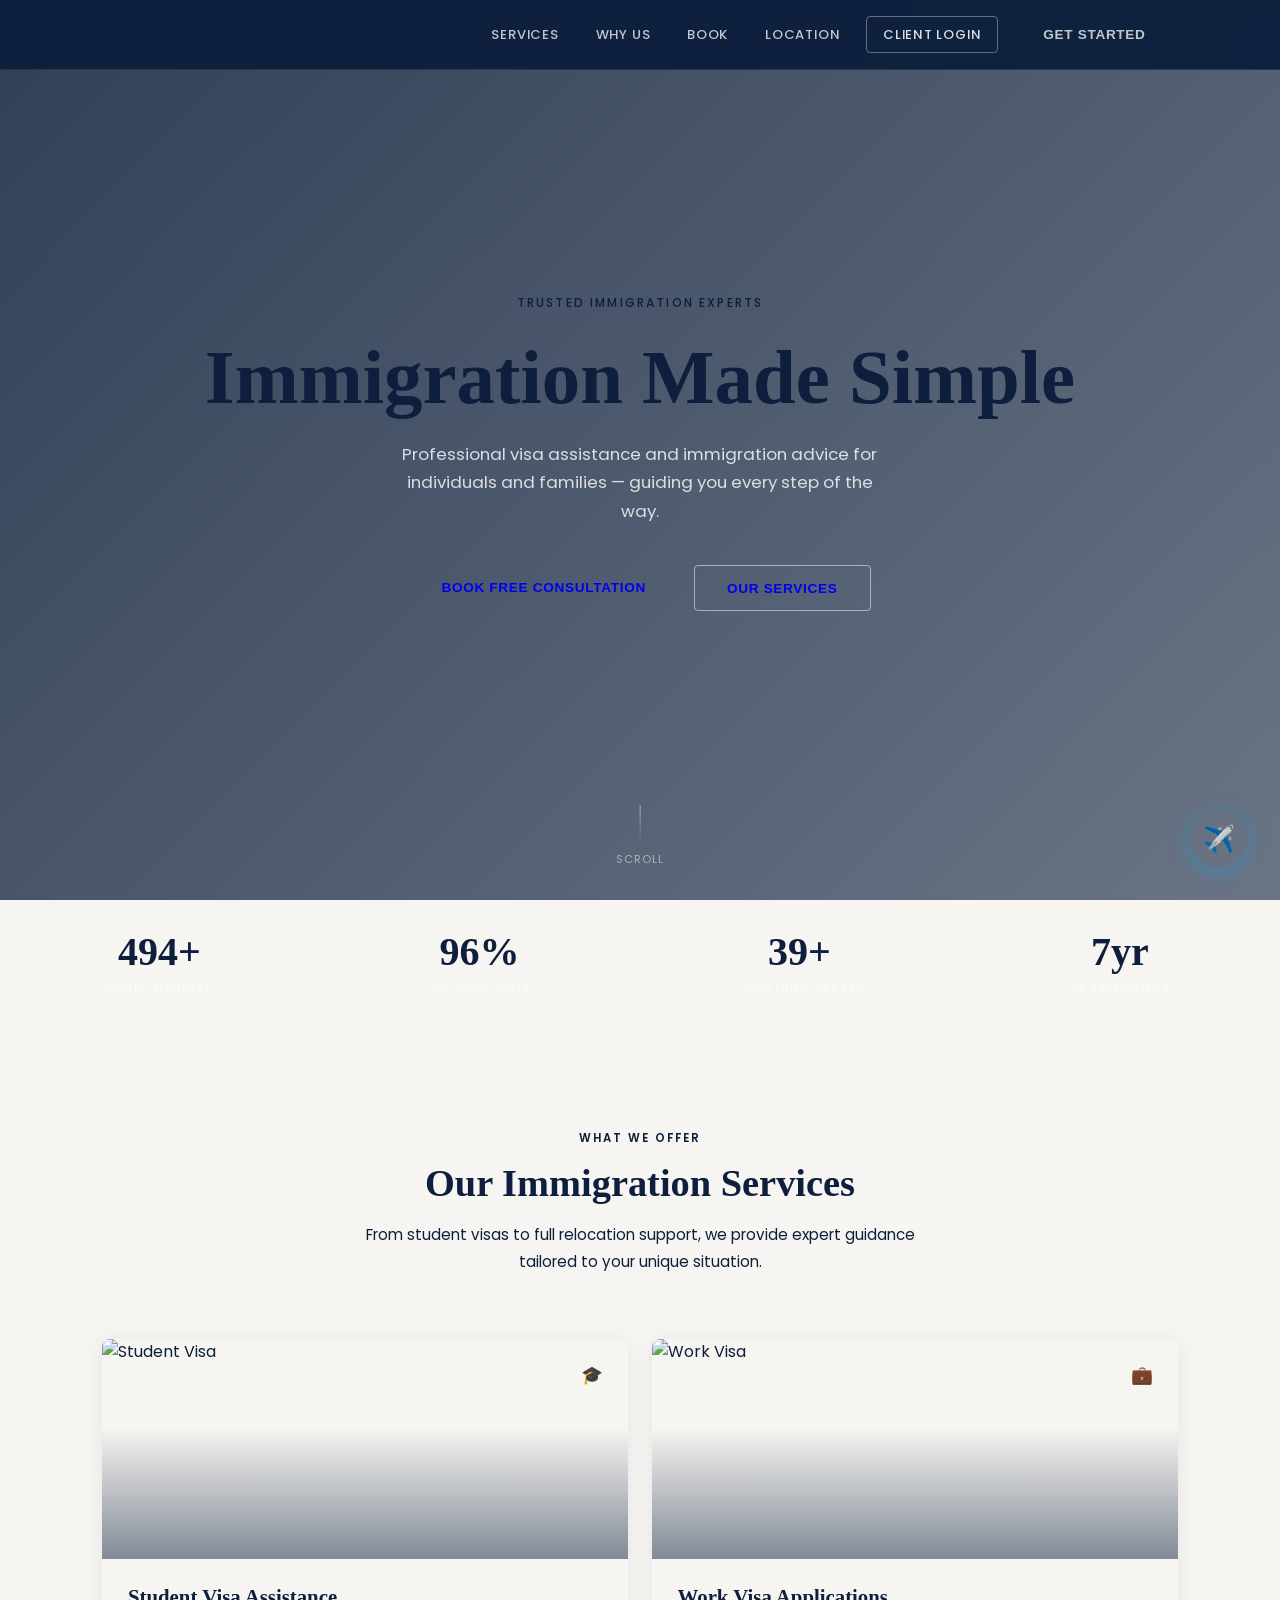
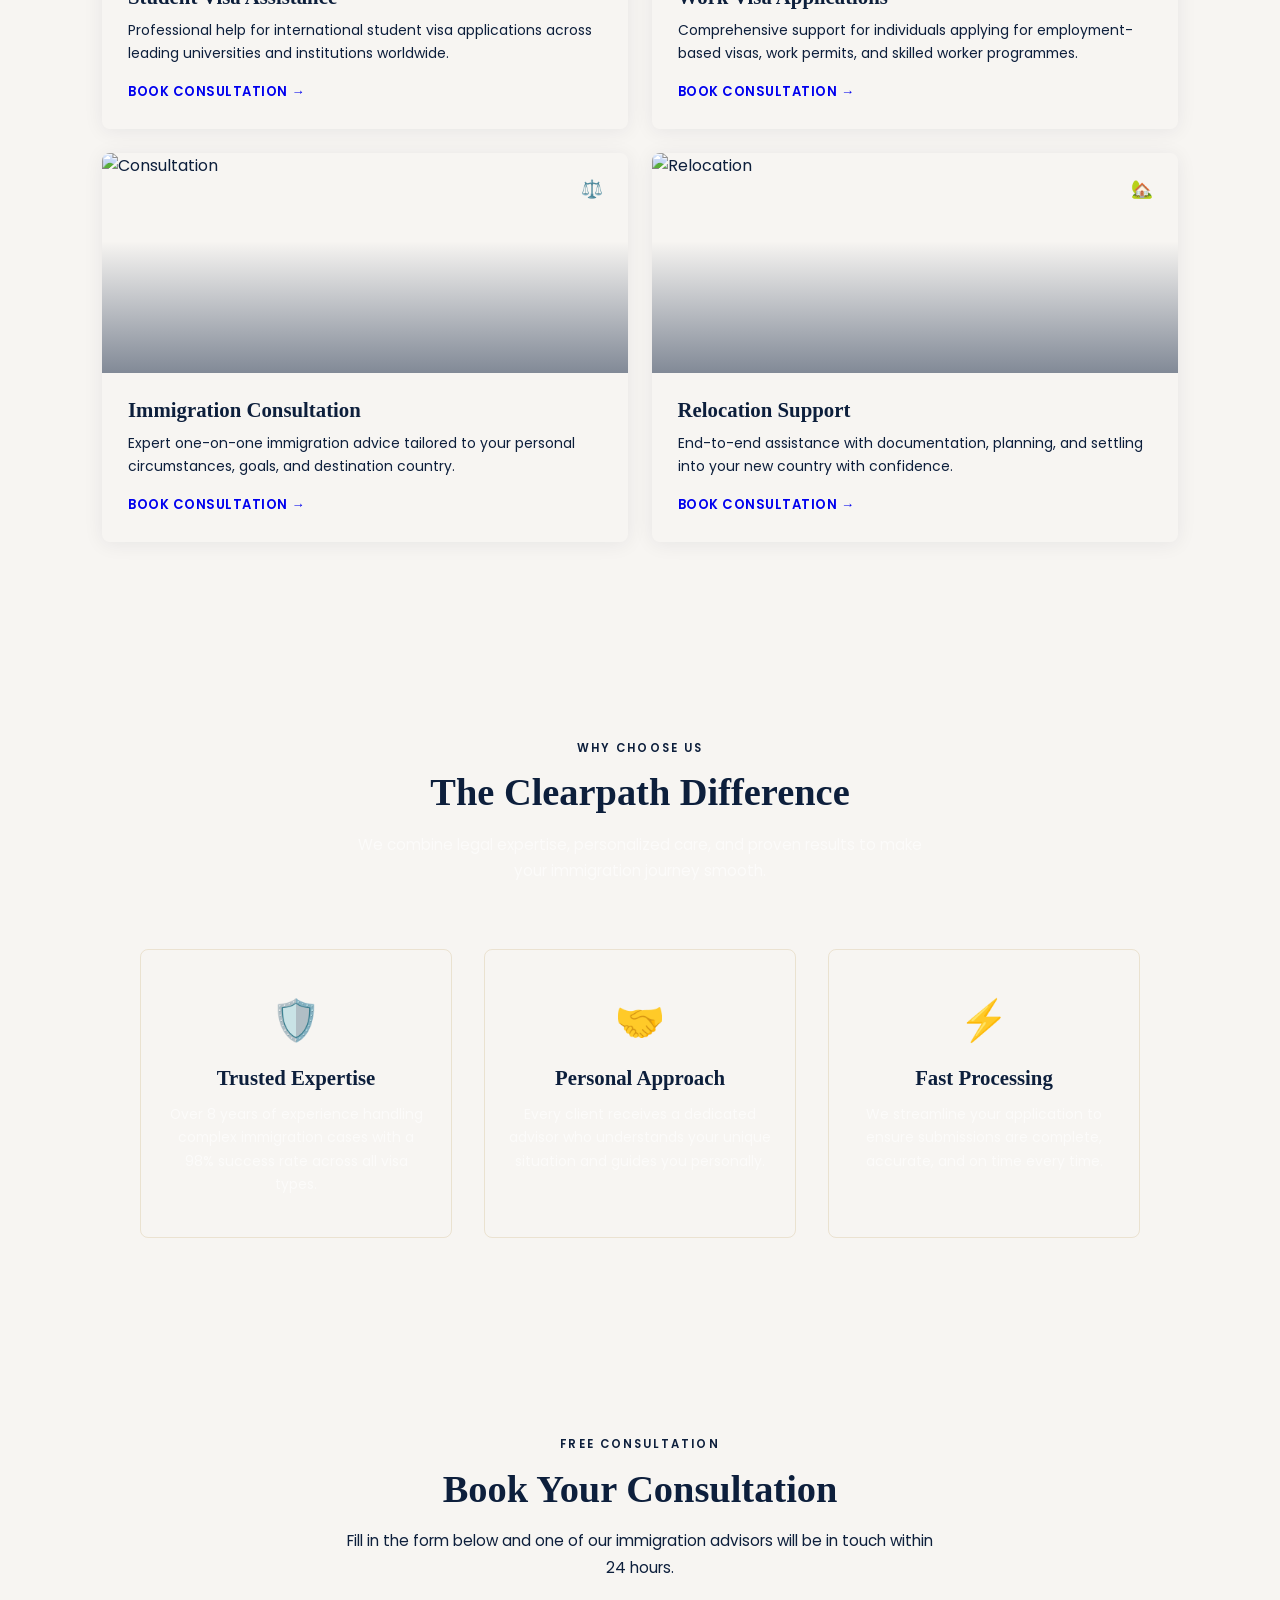
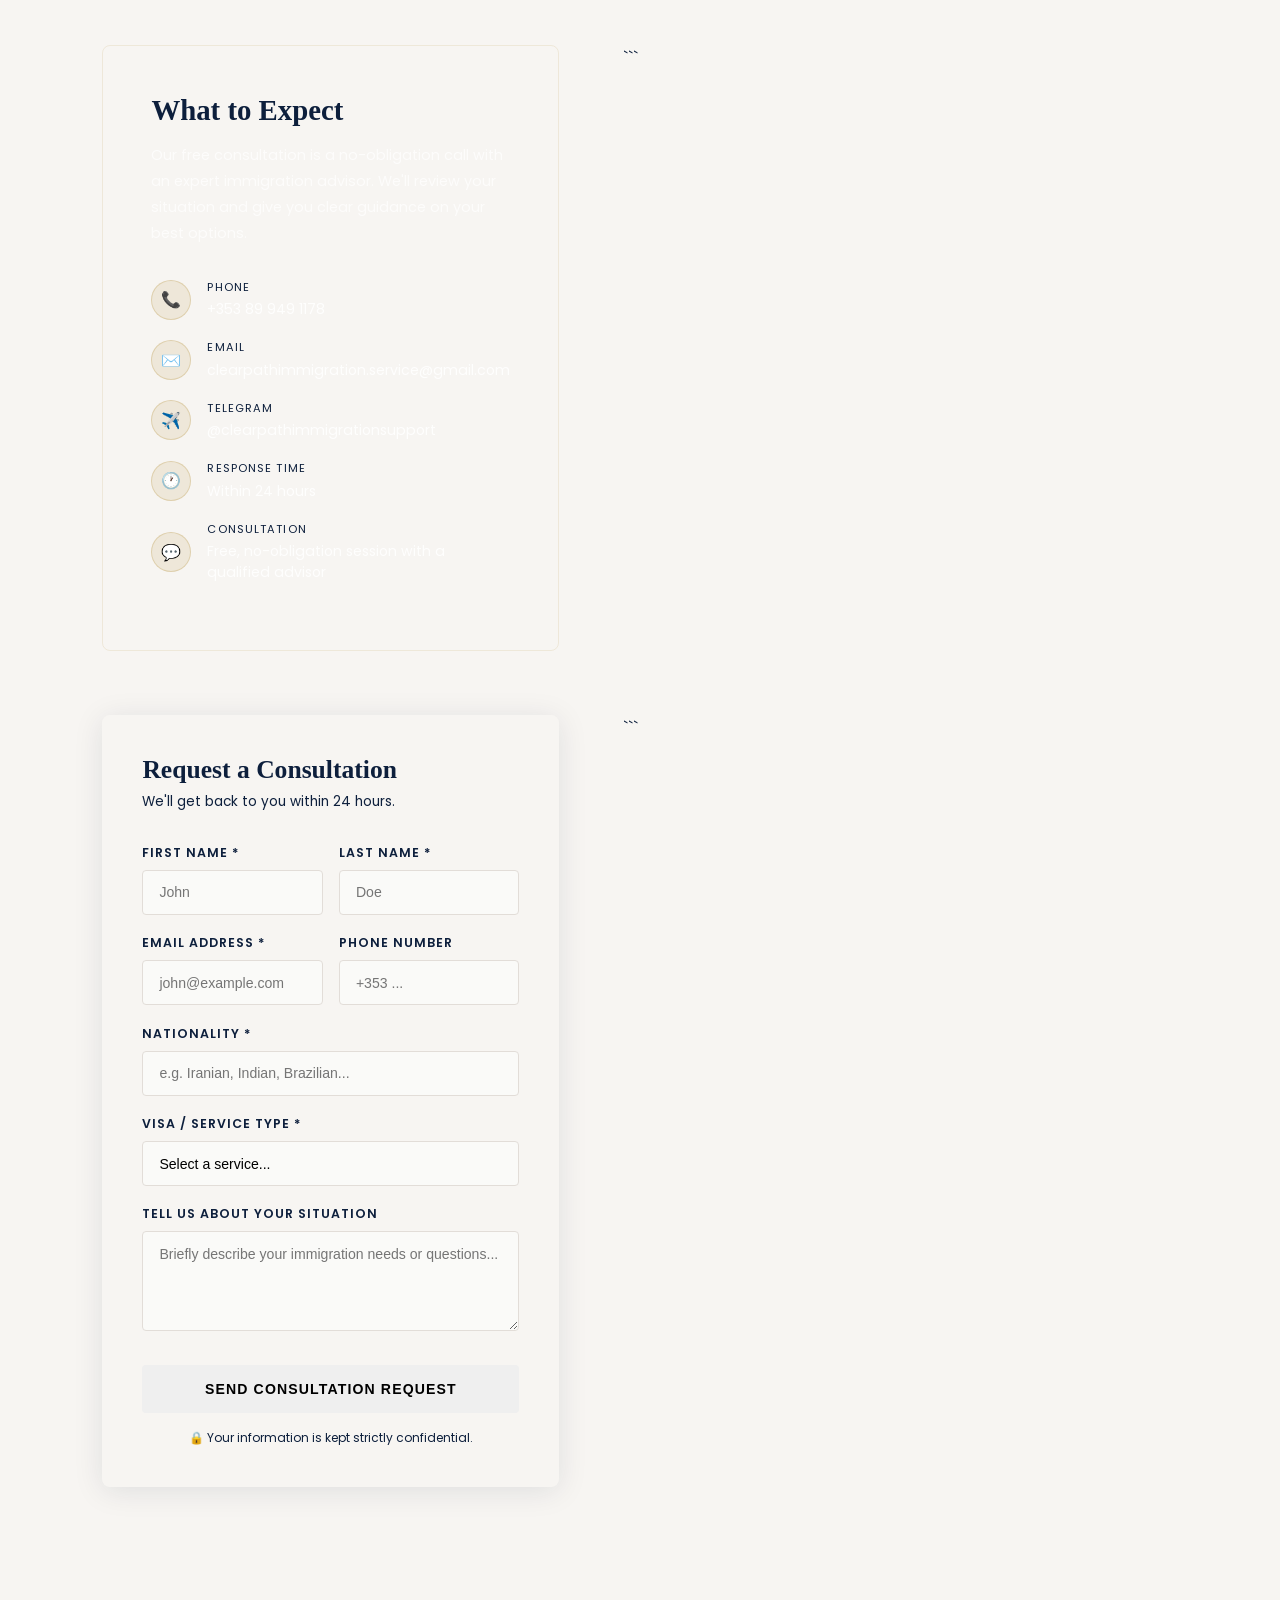
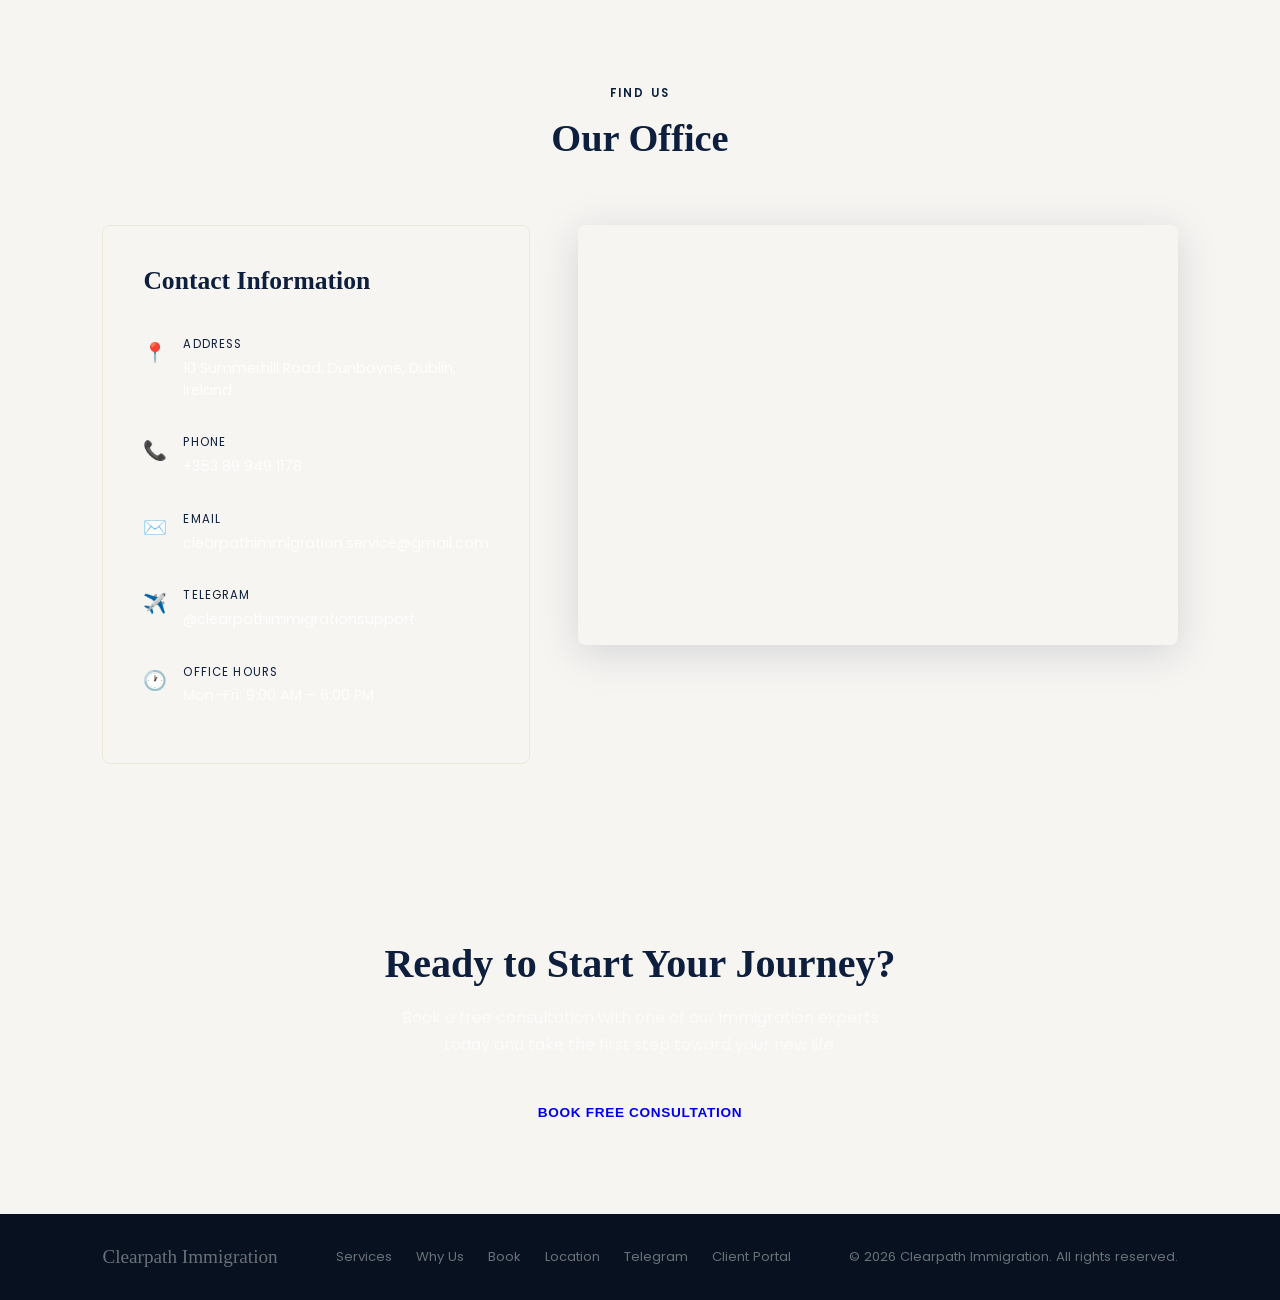
==== commit df9e6731: "Enhance UI with Telegram button and style updates Added a floating Telegram button for easy access t" ====
--- a/index.html
+++ b/index.html
@@ -14,6 +14,7 @@
     --charcoal: #1e2535;
     --white: #ffffff; --offwhite: #f7f5f2;
     --gray: #6b7280;
+    --telegram: #229ED9;
   }
   html { scroll-behavior: smooth; }
   body { font-family: 'Poppins', sans-serif; background: var(--offwhite); color: var(--navy); overflow-x: hidden; }
@@ -40,13 +41,27 @@
 .nav-cta { background: var(–gold) !important; color: var(–navy) !important; border-radius: 4px; font-weight: 600 !important; margin-left: 0.5rem; }
 .nav-cta::after { display: none !important; }
 .nav-cta:hover { background: var(–gold-light) !important; }
-.nav-login { background: transparent !important; color: var(–gold) !important; border: 1.5px solid var(–gold) !important; border-radius: 4px; font-weight: 600 !important; margin-left: 0.5rem; }
+.nav-login {
+background: transparent !important;
+color: rgba(255,255,255,0.85) !important;
+border: 1.5px solid rgba(255,255,255,0.35) !important;
+border-radius: 4px;
+font-weight: 500 !important;
+font-size: 0.82rem !important;
+margin-left: 0.3rem;
+padding: 0.45rem 1rem !important;
+letter-spacing: 0.06em;
+}
 .nav-login::after { display: none !important; }
-.nav-login:hover { background: var(–gold) !important; color: var(–navy) !important; }
+.nav-login:hover {
+border-color: var(–gold) !important;
+color: var(–gold) !important;
+background: transparent !important;
+}
 
 /* HERO */
 .hero { height: 100vh; min-height: 600px; position: relative; display: flex; align-items: center; justify-content: center; text-align: center; overflow: hidden; }
-.hero-bg { position: absolute; inset: 0; background: url(“https://images.unsplash.com/photo-1552664730-d307ca884978?w=1600&q=80”) center/cover no-repeat; transform: scale(1.05); transition: transform 8s ease; }
+.hero-bg { position: absolute; inset: 0; background: url(“https://images.unsplash.com/photo-1521791055366-0d553872952f?w=1600&q=80”) center/cover no-repeat; transform: scale(1.05); transition: transform 8s ease; }
 .hero-bg.loaded { transform: scale(1); }
 .hero-overlay { position: absolute; inset: 0; background: linear-gradient(135deg, rgba(13,31,60,0.85), rgba(13,31,60,0.6)); }
 .hero-content { position: relative; z-index: 2; opacity: 0; transform: translateY(30px); transition: opacity 0.9s, transform 0.9s; }
@@ -119,31 +134,22 @@
 .booking-detail { display: flex; align-items: center; gap: 1rem; margin-bottom: 1.2rem; }
 .booking-detail-icon { width: 40px; height: 40px; background: rgba(184,151,74,0.15); border: 1px solid rgba(184,151,74,0.3); border-radius: 50%; display: flex; align-items: center; justify-content: center; font-size: 1rem; flex-shrink: 0; }
 .booking-detail-label { font-size: 0.7rem; color: var(–gold); text-transform: uppercase; letter-spacing: 0.1em; margin-bottom: 0.2rem; }
-.booking-detail-text { font-size: 0.88rem; color: #000000; font-weight: 600; line-height: 1.5; }
+.booking-detail-text { font-size: 0.88rem; color: rgba(255,255,255,0.85); line-height: 1.5; }
+.booking-detail-text a { color: rgba(255,255,255,0.85); text-decoration: none; }
+.booking-detail-text a:hover { color: var(–gold); }
 .form-card { background: var(–white); border-radius: 8px; padding: 2.5rem; box-shadow: 0 4px 30px rgba(13,31,60,0.1); }
 .form-card h3 { font-family: ‘Cormorant Garamond’, serif; font-size: 1.6rem; color: var(–navy); margin-bottom: 0.4rem; }
 .form-card .form-sub { font-size: 0.85rem; color: var(–gray); margin-bottom: 2rem; }
 .form-row { display: grid; grid-template-columns: 1fr 1fr; gap: 1rem; }
 .form-group { margin-bottom: 1.2rem; }
 .form-group label { display: block; font-size: 0.78rem; font-weight: 600; text-transform: uppercase; letter-spacing: 0.08em; color: var(–navy); margin-bottom: 0.5rem; }
-.form-group input,
-.form-group select,
-.form-group textarea {
-width: 100%; padding: 0.85rem 1rem;
-border: 1.5px solid #e2ddd8; border-radius: 4px;
-font-family: ‘Poppins’, sans-serif; font-size: 0.88rem; color: var(–navy);
-background: #fafaf8; outline: none; transition: border-color 0.2s, box-shadow 0.2s;
-}
-.form-group input:focus,
-.form-group select:focus,
-.form-group textarea:focus { border-color: var(–gold); box-shadow: 0 0 0 3px rgba(184,151,74,0.12); background: var(–white); }
+.form-group input, .form-group select, .form-group textarea { width: 100%; padding: 0.85rem 1rem; border: 1.5px solid #e2ddd8; border-radius: 4px; font-family: ‘Poppins’, sans-serif; font-size: 0.88rem; color: var(–navy); background: #fafaf8; outline: none; transition: border-color 0.2s, box-shadow 0.2s; }
+.form-group input:focus, .form-group select:focus, .form-group textarea:focus { border-color: var(–gold); box-shadow: 0 0 0 3px rgba(184,151,74,0.12); background: var(–white); }
 .form-group textarea { resize: vertical; min-height: 100px; }
 .form-group select { appearance: none; background-image: url(“data:image/svg+xml,%3Csvg xmlns=‘http://www.w3.org/2000/svg’ width=‘12’ height=‘8’ viewBox=‘0 0 12 8’%3E%3Cpath d=‘M1 1l5 5 5-5’ stroke=’%23b8974a’ stroke-width=‘1.5’ fill=‘none’/%3E%3C/svg%3E”); background-repeat: no-repeat; background-position: right 1rem center; }
 .form-submit { width: 100%; padding: 1rem; background: var(–navy); color: var(–white); border: none; border-radius: 4px; font-family: ‘Poppins’, sans-serif; font-size: 0.88rem; font-weight: 600; letter-spacing: 0.08em; text-transform: uppercase; cursor: pointer; transition: all 0.25s; margin-top: 0.5rem; }
 .form-submit:hover { background: var(–gold); color: var(–navy); transform: translateY(-2px); box-shadow: 0 8px 25px rgba(184,151,74,0.35); }
 .form-note { font-size: 0.75rem; color: var(–gray); text-align: center; margin-top: 1rem; }
-
-/* SUCCESS MESSAGE */
 .success-msg { display: none; text-align: center; padding: 2rem; }
 .success-msg .check { font-size: 3rem; margin-bottom: 1rem; }
 .success-msg h4 { font-family: ‘Cormorant Garamond’, serif; font-size: 1.5rem; color: var(–navy); margin-bottom: 0.5rem; }
@@ -159,6 +165,8 @@
 .info-icon { font-size: 1.2rem; flex-shrink: 0; margin-top: 2px; }
 .info-label { font-size: 0.72rem; text-transform: uppercase; letter-spacing: 0.1em; color: var(–gold); margin-bottom: 0.3rem; }
 .info-value { font-size: 0.9rem; color: rgba(255,255,255,0.85); line-height: 1.5; }
+.info-value a { color: rgba(255,255,255,0.85); text-decoration: none; }
+.info-value a:hover { color: var(–gold); }
 .map-wrap { border-radius: 8px; overflow: hidden; box-shadow: 0 8px 40px rgba(13,31,60,0.15); }
 .map-wrap iframe { display: block; width: 100%; height: 420px; border: 0; }
 
@@ -176,6 +184,45 @@
 .footer-links { display: flex; gap: 1.5rem; }
 .footer-links a { color: rgba(255,255,255,0.4); text-decoration: none; transition: color 0.2s; }
 .footer-links a:hover { color: var(–gold); }
+
+/* FLOATING TELEGRAM BUTTON */
+.telegram-float {
+position: fixed;
+bottom: 2rem;
+right: 2rem;
+z-index: 999;
+background: var(–telegram);
+color: var(–white);
+width: 58px;
+height: 58px;
+border-radius: 50%;
+display: flex;
+align-items: center;
+justify-content: center;
+text-decoration: none;
+box-shadow: 0 4px 20px rgba(34,158,217,0.5);
+transition: all 0.3s;
+font-size: 1.6rem;
+}
+.telegram-float:hover {
+transform: translateY(-4px) scale(1.05);
+box-shadow: 0 8px 28px rgba(34,158,217,0.6);
+}
+.telegram-float-label {
+position: absolute;
+right: 70px;
+background: var(–navy);
+color: var(–white);
+padding: 0.4rem 0.8rem;
+border-radius: 6px;
+font-size: 0.78rem;
+font-weight: 600;
+white-space: nowrap;
+opacity: 0;
+transition: opacity 0.2s;
+pointer-events: none;
+}
+.telegram-float:hover .telegram-float-label { opacity: 1; }
 
 @keyframes bounce { 0%,100% { transform: translateX(-50%) translateY(0); } 50% { transform: translateX(-50%) translateY(6px); } }
 
@@ -187,6 +234,7 @@
 .cards-grid, .features-grid, .booking-inner, .location-inner { grid-template-columns: 1fr; }
 .form-row { grid-template-columns: 1fr; }
 footer { flex-direction: column; text-align: center; }
+.telegram-float { bottom: 1.5rem; right: 1.5rem; width: 52px; height: 52px; }
 }
 </style>
 
@@ -202,7 +250,7 @@
     <a href="#why-us">Why Us</a>
     <a href="#booking">Book</a>
     <a href="#location">Location</a>
-    <a href="https://ashleycodes0.pythonanywhere.com" class="nav-login btn" target="_blank">Client Login</a>
+    <a href="https://ashleycodes0.pythonanywhere.com" class="nav-login" target="_blank">Client Login</a>
     <a href="#booking" class="nav-cta btn">Get Started</a>
   </nav>
 </header>
@@ -217,7 +265,7 @@
     <h1>Immigration <span>Made Simple</span></h1>
     <p>Professional visa assistance and immigration advice for individuals and families — guiding you every step of the way.</p>
     <div class="hero-btns">
-      <a href="https://ashleycodes0.pythonanywhere.com" class="btn btn-gold" target="_blank">Apply Now</a>
+      <a href="#booking" class="btn btn-gold">Book Free Consultation</a>
       <a href="#services" class="btn btn-outline-white">Our Services</a>
     </div>
   </div>
@@ -254,19 +302,19 @@
       <div class="card-body">
         <h3>Student Visa Assistance</h3>
         <p>Professional help for international student visa applications across leading universities and institutions worldwide.</p>
-        <a href="https://ashleycodes0.pythonanywhere.com" class="card-link" target="_blank">Apply Now →</a>
+        <a href="#booking" class="card-link">Book Consultation →</a>
       </div>
     </div>
     <div class="card" data-delay="100">
       <div class="card-img">
-        <img src="https://images.unsplash.com/photo-1521791136064-7986c2920216?w=600&q=80" alt="Work Visa">
+        <img src="https://images.unsplash.com/photo-1554224155-1696413565d3?w=600&q=80" alt="Work Visa">
         <div class="card-img-overlay"></div>
         <div class="card-icon">💼</div>
       </div>
       <div class="card-body">
         <h3>Work Visa Applications</h3>
         <p>Comprehensive support for individuals applying for employment-based visas, work permits, and skilled worker programmes.</p>
-        <a href="https://ashleycodes0.pythonanywhere.com" class="card-link" target="_blank">Apply Now →</a>
+        <a href="#booking" class="card-link">Book Consultation →</a>
       </div>
     </div>
     <div class="card" data-delay="200">
@@ -283,7 +331,7 @@
     </div>
     <div class="card" data-delay="300">
       <div class="card-img">
-        <img src="https://images.unsplash.com/photo-1521791055366-0d553872952f?w=600&q=80" alt="Relocation">
+        <img src="https://images.unsplash.com/photo-1521791136064-7986c2920216?w=600&q=80" alt="Relocation">
         <div class="card-img-overlay"></div>
         <div class="card-icon">🏡</div>
       </div>
@@ -347,6 +395,13 @@
         <div>
           <div class="booking-detail-label">Email</div>
           <div class="booking-detail-text">clearpathimmigration.service@gmail.com</div>
+        </div>
+      </div>
+      <div class="booking-detail">
+        <div class="booking-detail-icon">✈️</div>
+        <div>
+          <div class="booking-detail-label">Telegram</div>
+          <div class="booking-detail-text"><a href="https://t.me/clearpathimmigrationsupport" target="_blank">@clearpathimmigrationsupport</a></div>
         </div>
       </div>
       <div class="booking-detail">
@@ -459,6 +514,13 @@
         </div>
       </div>
       <div class="info-row">
+        <div class="info-icon">✈️</div>
+        <div>
+          <div class="info-label">Telegram</div>
+          <div class="info-value"><a href="https://t.me/clearpathimmigrationsupport" target="_blank">@clearpathimmigrationsupport</a></div>
+        </div>
+      </div>
+      <div class="info-row">
         <div class="info-icon">🕐</div>
         <div>
           <div class="info-label">Office Hours</div>
@@ -489,10 +551,18 @@
     <a href="#why-us">Why Us</a>
     <a href="#booking">Book</a>
     <a href="#location">Location</a>
+    <a href="https://t.me/clearpathimmigrationsupport" target="_blank">Telegram</a>
     <a href="https://ashleycodes0.pythonanywhere.com" target="_blank">Client Portal</a>
   </div>
   <div>© 2026 Clearpath Immigration. All rights reserved.</div>
 </footer>
+
+<!-- FLOATING TELEGRAM BUTTON -->
+
+<a href="https://t.me/clearpathimmigrationsupport" class="telegram-float" target="_blank" title="Chat on Telegram">
+  <span class="telegram-float-label">Chat on Telegram</span>
+  ✈️
+</a>
 
 <script>
   const header = document.getElementById('header');
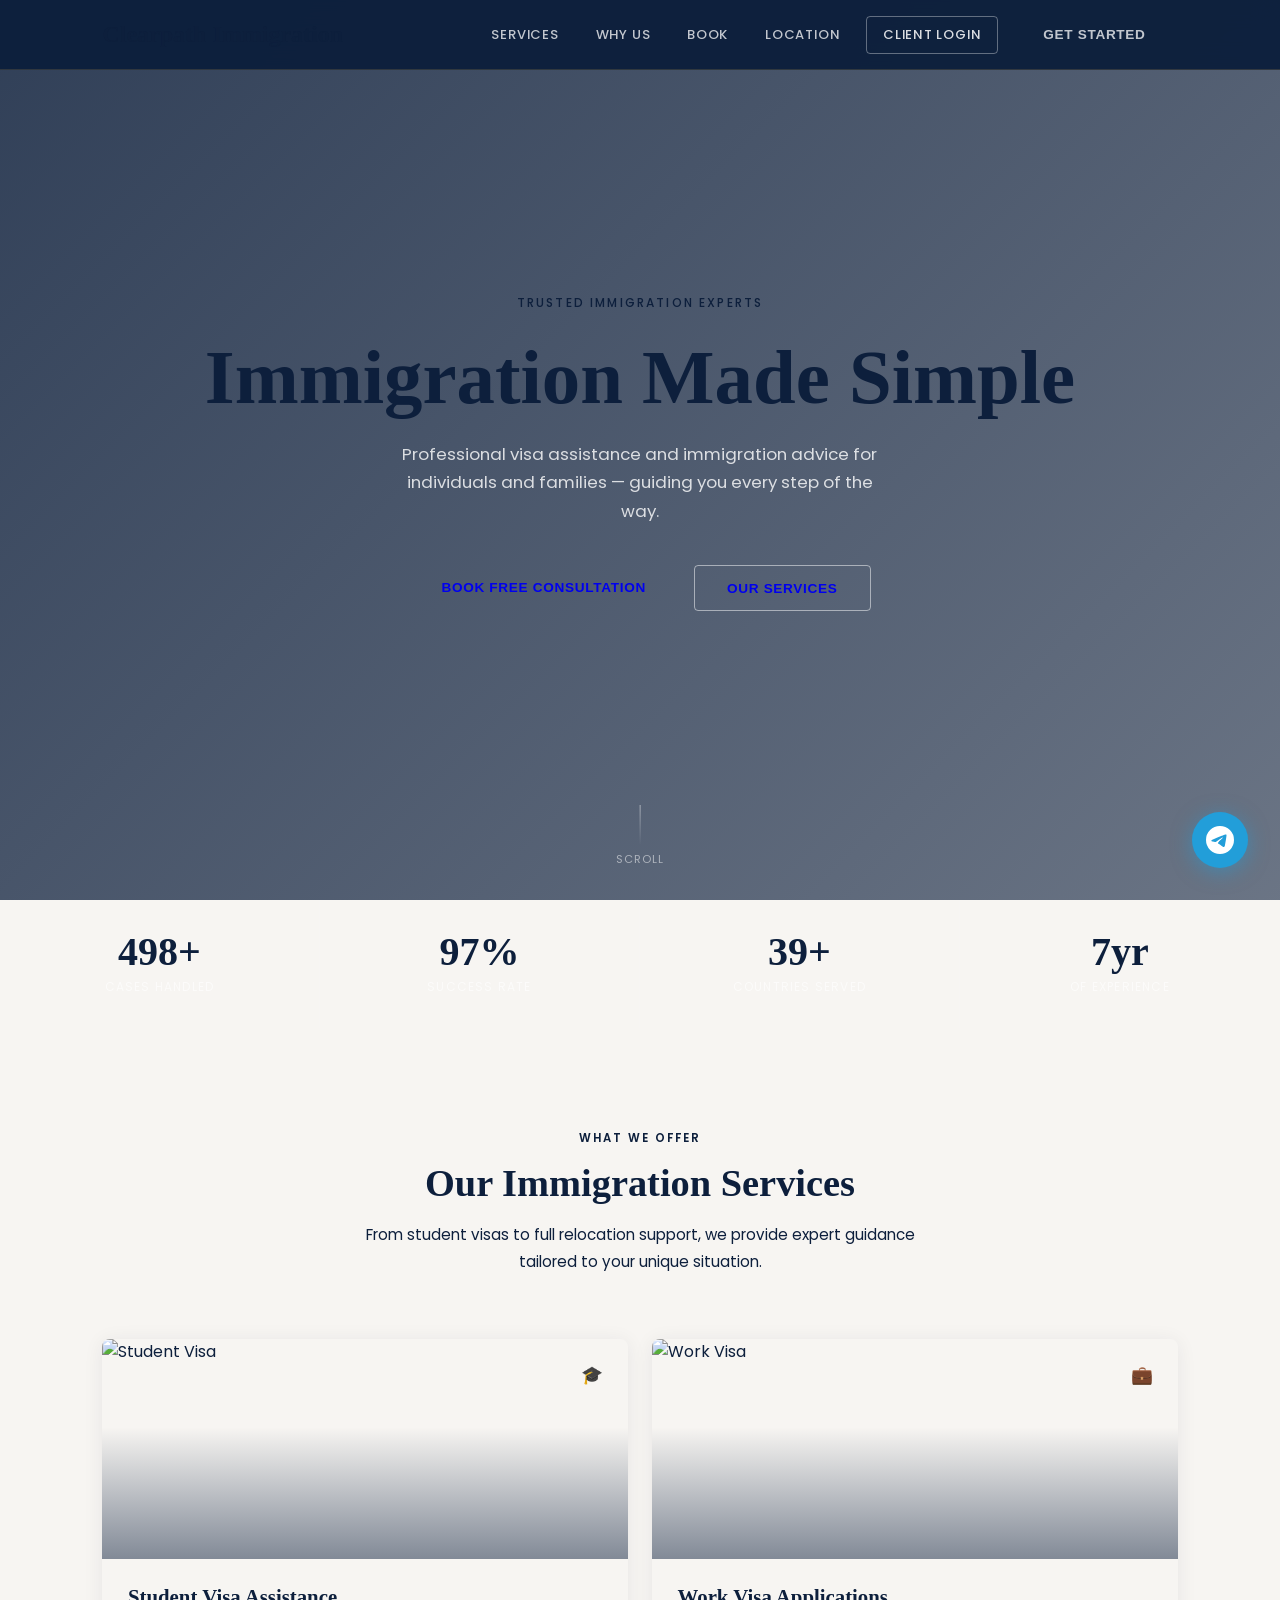
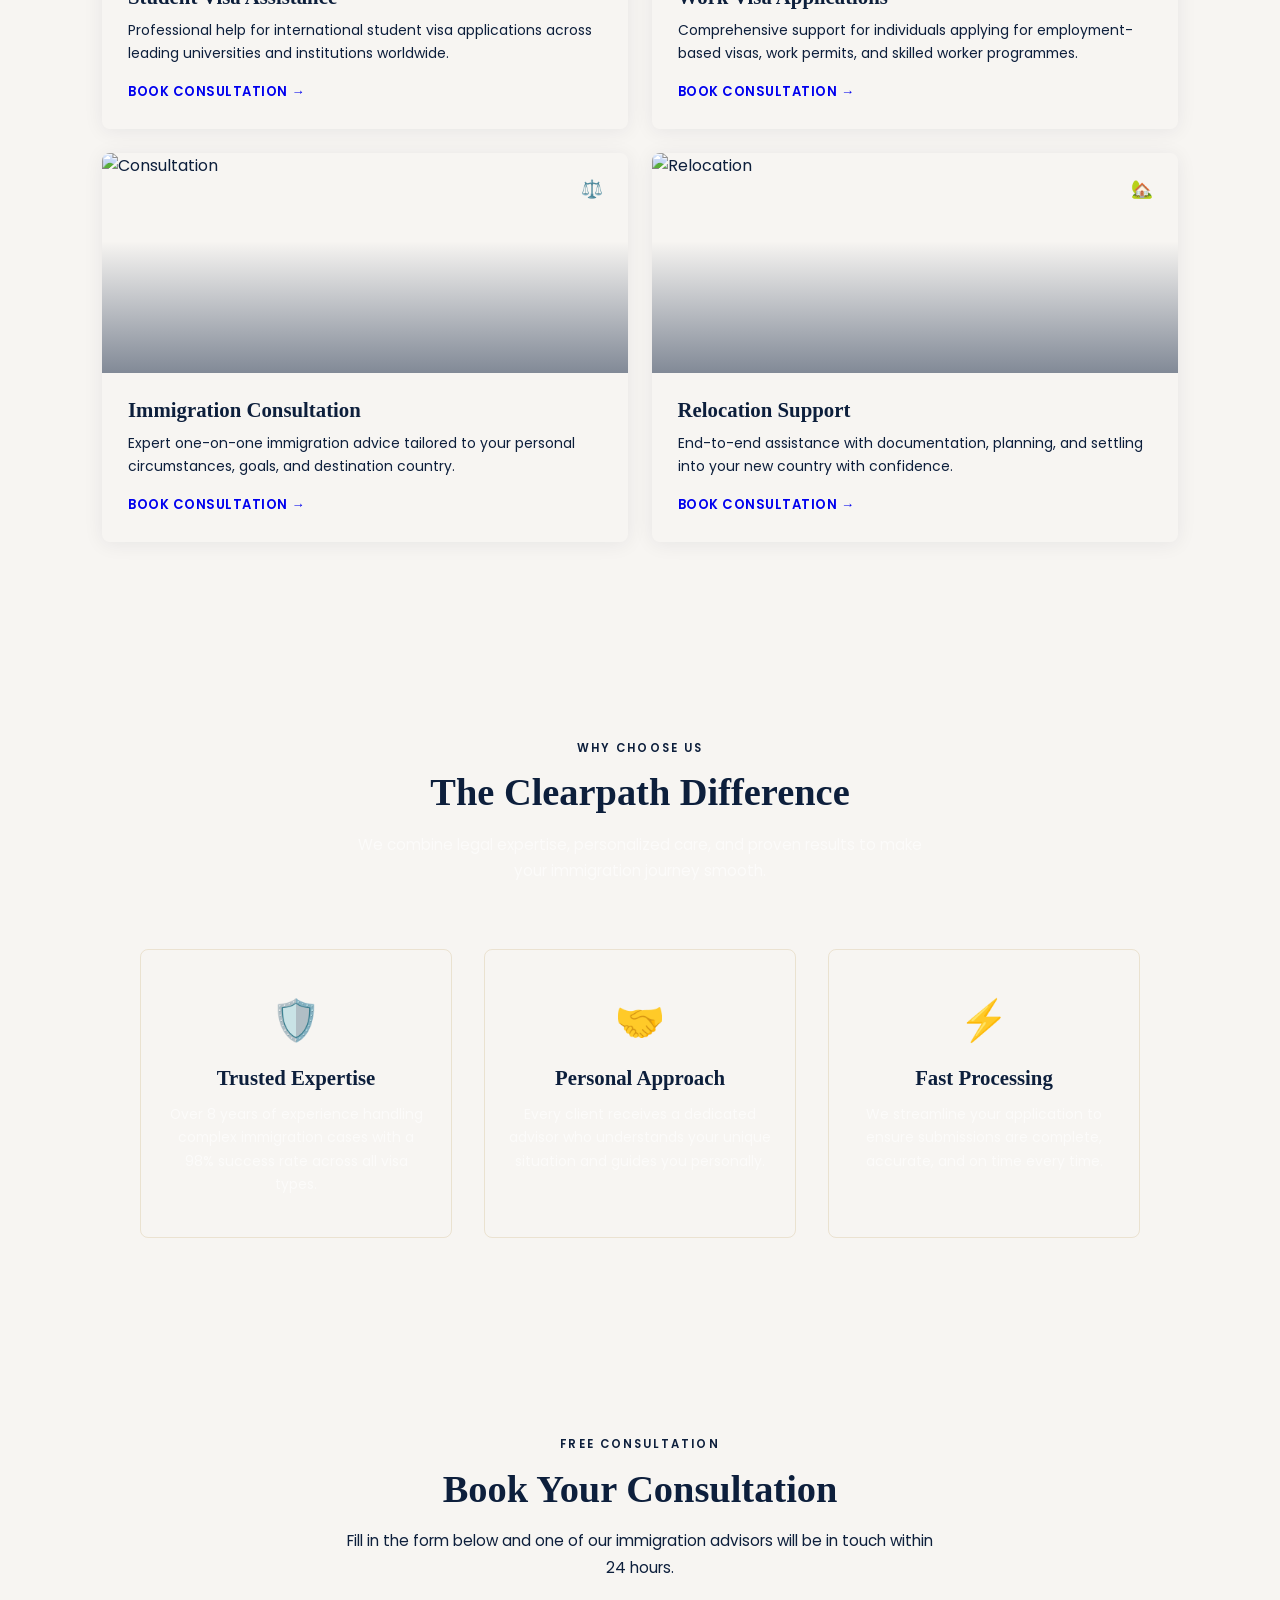
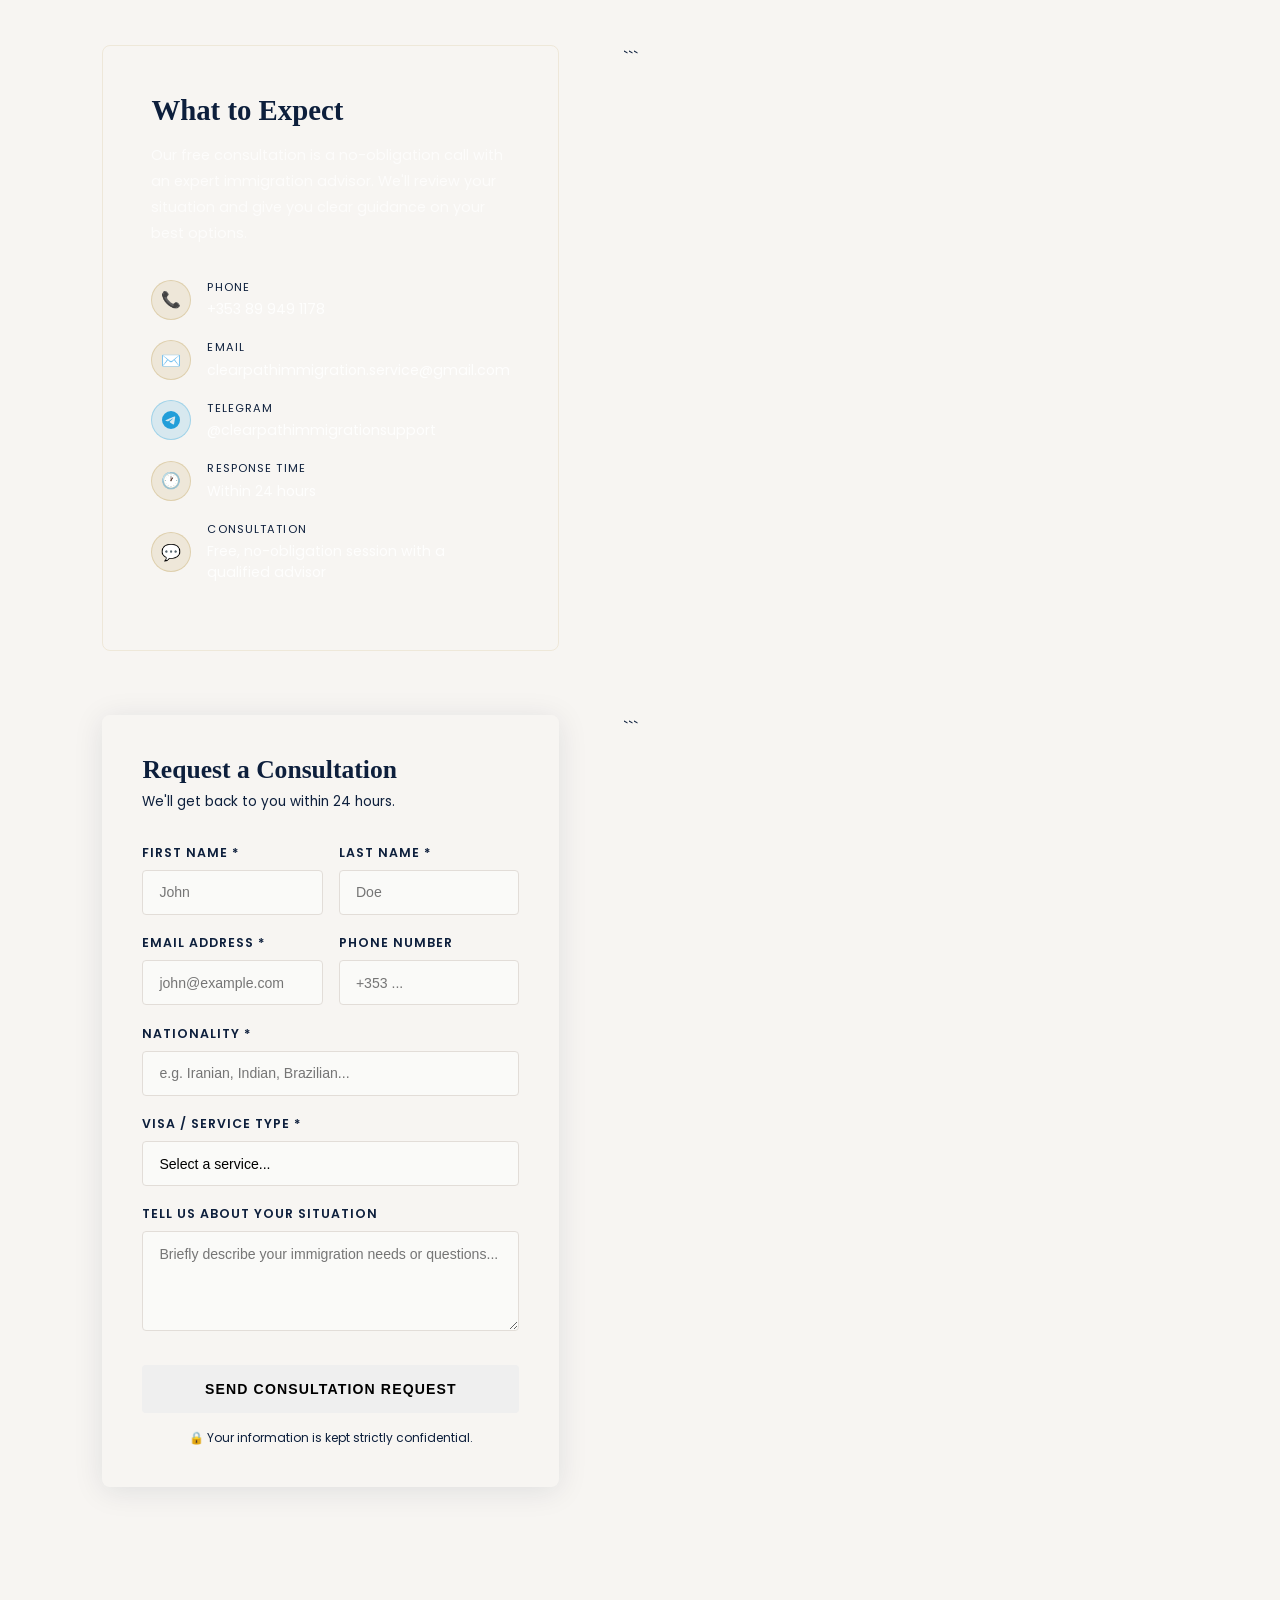
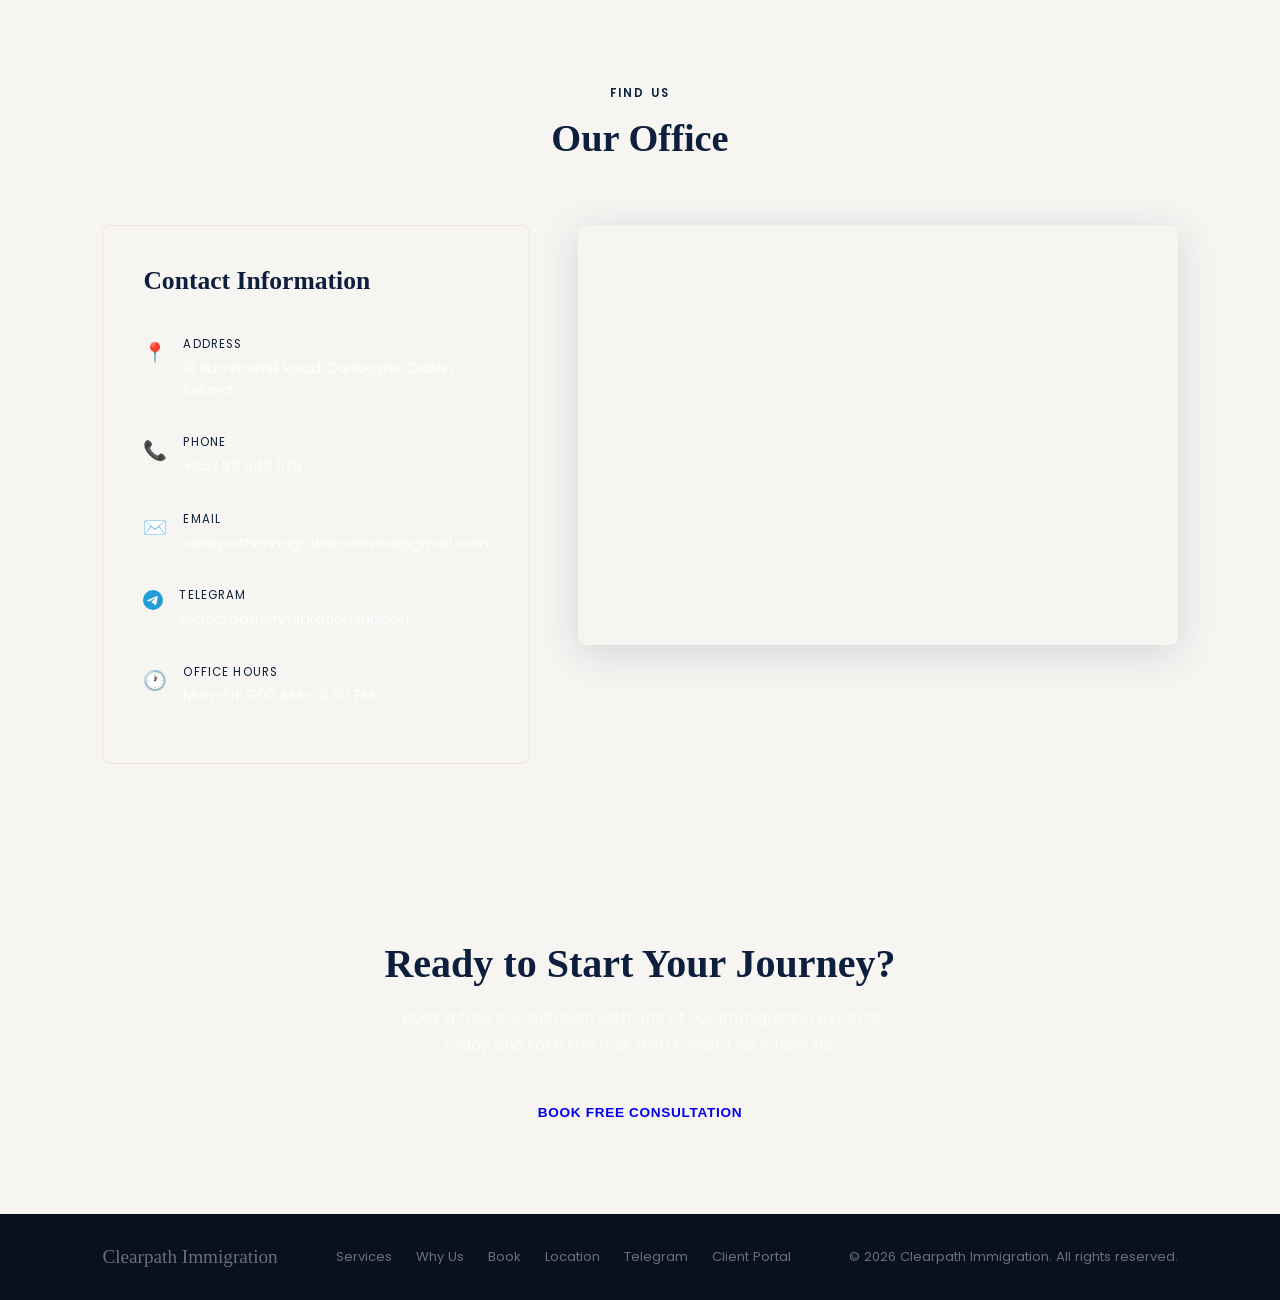
==== commit c5b992f3: "Replace Telegram button with updated styles Removed the old floating Telegram button styles and adde" ====
--- a/index.html
+++ b/index.html
@@ -14,7 +14,6 @@
     --charcoal: #1e2535;
     --white: #ffffff; --offwhite: #f7f5f2;
     --gray: #6b7280;
-    --telegram: #229ED9;
   }
   html { scroll-behavior: smooth; }
   body { font-family: 'Poppins', sans-serif; background: var(--offwhite); color: var(--navy); overflow-x: hidden; }
@@ -41,23 +40,22 @@
 .nav-cta { background: var(–gold) !important; color: var(–navy) !important; border-radius: 4px; font-weight: 600 !important; margin-left: 0.5rem; }
 .nav-cta::after { display: none !important; }
 .nav-cta:hover { background: var(–gold-light) !important; }
-.nav-login {
-background: transparent !important;
-color: rgba(255,255,255,0.85) !important;
-border: 1.5px solid rgba(255,255,255,0.35) !important;
-border-radius: 4px;
-font-weight: 500 !important;
-font-size: 0.82rem !important;
-margin-left: 0.3rem;
-padding: 0.45rem 1rem !important;
-letter-spacing: 0.06em;
+.nav-login { border: 1.5px solid rgba(255,255,255,0.35) !important; border-radius: 4px; color: rgba(255,255,255,0.85) !important; margin-left: 0.3rem; }
+.nav-login::after { display: none !important; }
+.nav-login:hover { border-color: var(–gold) !important; color: var(–gold) !important; }
+
+/* FLOATING TELEGRAM */
+.tg-float {
+position: fixed; bottom: 2rem; right: 2rem; z-index: 999;
+width: 56px; height: 56px; border-radius: 50%;
+background: #229ED9;
+display: flex; align-items: center; justify-content: center;
+text-decoration: none;
+box-shadow: 0 4px 20px rgba(34,158,217,0.5);
+transition: all 0.3s;
 }
-.nav-login::after { display: none !important; }
-.nav-login:hover {
-border-color: var(–gold) !important;
-color: var(–gold) !important;
-background: transparent !important;
-}
+.tg-float:hover { transform: translateY(-4px); box-shadow: 0 8px 28px rgba(34,158,217,0.65); }
+.tg-float svg { width: 28px; height: 28px; }
 
 /* HERO */
 .hero { height: 100vh; min-height: 600px; position: relative; display: flex; align-items: center; justify-content: center; text-align: center; overflow: hidden; }
@@ -185,45 +183,6 @@
 .footer-links a { color: rgba(255,255,255,0.4); text-decoration: none; transition: color 0.2s; }
 .footer-links a:hover { color: var(–gold); }
 
-/* FLOATING TELEGRAM BUTTON */
-.telegram-float {
-position: fixed;
-bottom: 2rem;
-right: 2rem;
-z-index: 999;
-background: var(–telegram);
-color: var(–white);
-width: 58px;
-height: 58px;
-border-radius: 50%;
-display: flex;
-align-items: center;
-justify-content: center;
-text-decoration: none;
-box-shadow: 0 4px 20px rgba(34,158,217,0.5);
-transition: all 0.3s;
-font-size: 1.6rem;
-}
-.telegram-float:hover {
-transform: translateY(-4px) scale(1.05);
-box-shadow: 0 8px 28px rgba(34,158,217,0.6);
-}
-.telegram-float-label {
-position: absolute;
-right: 70px;
-background: var(–navy);
-color: var(–white);
-padding: 0.4rem 0.8rem;
-border-radius: 6px;
-font-size: 0.78rem;
-font-weight: 600;
-white-space: nowrap;
-opacity: 0;
-transition: opacity 0.2s;
-pointer-events: none;
-}
-.telegram-float:hover .telegram-float-label { opacity: 1; }
-
 @keyframes bounce { 0%,100% { transform: translateX(-50%) translateY(0); } 50% { transform: translateX(-50%) translateY(6px); } }
 
 @media (max-width: 900px) {
@@ -234,7 +193,7 @@
 .cards-grid, .features-grid, .booking-inner, .location-inner { grid-template-columns: 1fr; }
 .form-row { grid-template-columns: 1fr; }
 footer { flex-direction: column; text-align: center; }
-.telegram-float { bottom: 1.5rem; right: 1.5rem; width: 52px; height: 52px; }
+.tg-float { bottom: 1.5rem; right: 1.5rem; width: 50px; height: 50px; }
 }
 </style>
 
@@ -398,7 +357,9 @@
         </div>
       </div>
       <div class="booking-detail">
-        <div class="booking-detail-icon">✈️</div>
+        <div class="booking-detail-icon" style="background:rgba(34,158,217,0.15);border-color:rgba(34,158,217,0.3);">
+          <svg xmlns="http://www.w3.org/2000/svg" viewBox="0 0 24 24" width="18" height="18" fill="#229ED9"><path d="M11.944 0A12 12 0 0 0 0 12a12 12 0 0 0 12 12 12 12 0 0 0 12-12A12 12 0 0 0 12 0a12 12 0 0 0-.056 0zm4.962 7.224c.1-.002.321.023.465.14a.506.506 0 0 1 .171.325c.016.093.036.306.02.472-.18 1.898-.962 6.502-1.36 8.627-.168.9-.499 1.201-.82 1.23-.696.065-1.225-.46-1.9-.902-1.056-.693-1.653-1.124-2.678-1.8-1.185-.78-.417-1.21.258-1.91.177-.184 3.247-2.977 3.307-3.23.007-.032.014-.15-.056-.212s-.174-.041-.249-.024c-.106.024-1.793 1.14-5.061 3.345-.48.33-.913.49-1.302.48-.428-.008-1.252-.241-1.865-.44-.752-.245-1.349-.374-1.297-.789.027-.216.325-.437.893-.663 3.498-1.524 5.83-2.529 6.998-3.014 3.332-1.386 4.025-1.627 4.476-1.635z"/></svg>
+        </div>
         <div>
           <div class="booking-detail-label">Telegram</div>
           <div class="booking-detail-text"><a href="https://t.me/clearpathimmigrationsupport" target="_blank">@clearpathimmigrationsupport</a></div>
@@ -514,7 +475,9 @@
         </div>
       </div>
       <div class="info-row">
-        <div class="info-icon">✈️</div>
+        <div class="info-icon">
+          <svg xmlns="http://www.w3.org/2000/svg" viewBox="0 0 24 24" width="20" height="20" fill="#229ED9"><path d="M11.944 0A12 12 0 0 0 0 12a12 12 0 0 0 12 12 12 12 0 0 0 12-12A12 12 0 0 0 12 0a12 12 0 0 0-.056 0zm4.962 7.224c.1-.002.321.023.465.14a.506.506 0 0 1 .171.325c.016.093.036.306.02.472-.18 1.898-.962 6.502-1.36 8.627-.168.9-.499 1.201-.82 1.23-.696.065-1.225-.46-1.9-.902-1.056-.693-1.653-1.124-2.678-1.8-1.185-.78-.417-1.21.258-1.91.177-.184 3.247-2.977 3.307-3.23.007-.032.014-.15-.056-.212s-.174-.041-.249-.024c-.106.024-1.793 1.14-5.061 3.345-.48.33-.913.49-1.302.48-.428-.008-1.252-.241-1.865-.44-.752-.245-1.349-.374-1.297-.789.027-.216.325-.437.893-.663 3.498-1.524 5.83-2.529 6.998-3.014 3.332-1.386 4.025-1.627 4.476-1.635z"/></svg>
+        </div>
         <div>
           <div class="info-label">Telegram</div>
           <div class="info-value"><a href="https://t.me/clearpathimmigrationsupport" target="_blank">@clearpathimmigrationsupport</a></div>
@@ -559,9 +522,10 @@
 
 <!-- FLOATING TELEGRAM BUTTON -->
 
-<a href="https://t.me/clearpathimmigrationsupport" class="telegram-float" target="_blank" title="Chat on Telegram">
-  <span class="telegram-float-label">Chat on Telegram</span>
-  ✈️
+<a href="https://t.me/clearpathimmigrationsupport" class="tg-float" target="_blank" title="Chat on Telegram">
+  <svg xmlns="http://www.w3.org/2000/svg" viewBox="0 0 24 24" fill="white">
+    <path d="M11.944 0A12 12 0 0 0 0 12a12 12 0 0 0 12 12 12 12 0 0 0 12-12A12 12 0 0 0 12 0a12 12 0 0 0-.056 0zm4.962 7.224c.1-.002.321.023.465.14a.506.506 0 0 1 .171.325c.016.093.036.306.02.472-.18 1.898-.962 6.502-1.36 8.627-.168.9-.499 1.201-.82 1.23-.696.065-1.225-.46-1.9-.902-1.056-.693-1.653-1.124-2.678-1.8-1.185-.78-.417-1.21.258-1.91.177-.184 3.247-2.977 3.307-3.23.007-.032.014-.15-.056-.212s-.174-.041-.249-.024c-.106.024-1.793 1.14-5.061 3.345-.48.33-.913.49-1.302.48-.428-.008-1.252-.241-1.865-.44-.752-.245-1.349-.374-1.297-.789.027-.216.325-.437.893-.663 3.498-1.524 5.83-2.529 6.998-3.014 3.332-1.386 4.025-1.627 4.476-1.635z"/>
+  </svg>
 </a>
 
 <script>
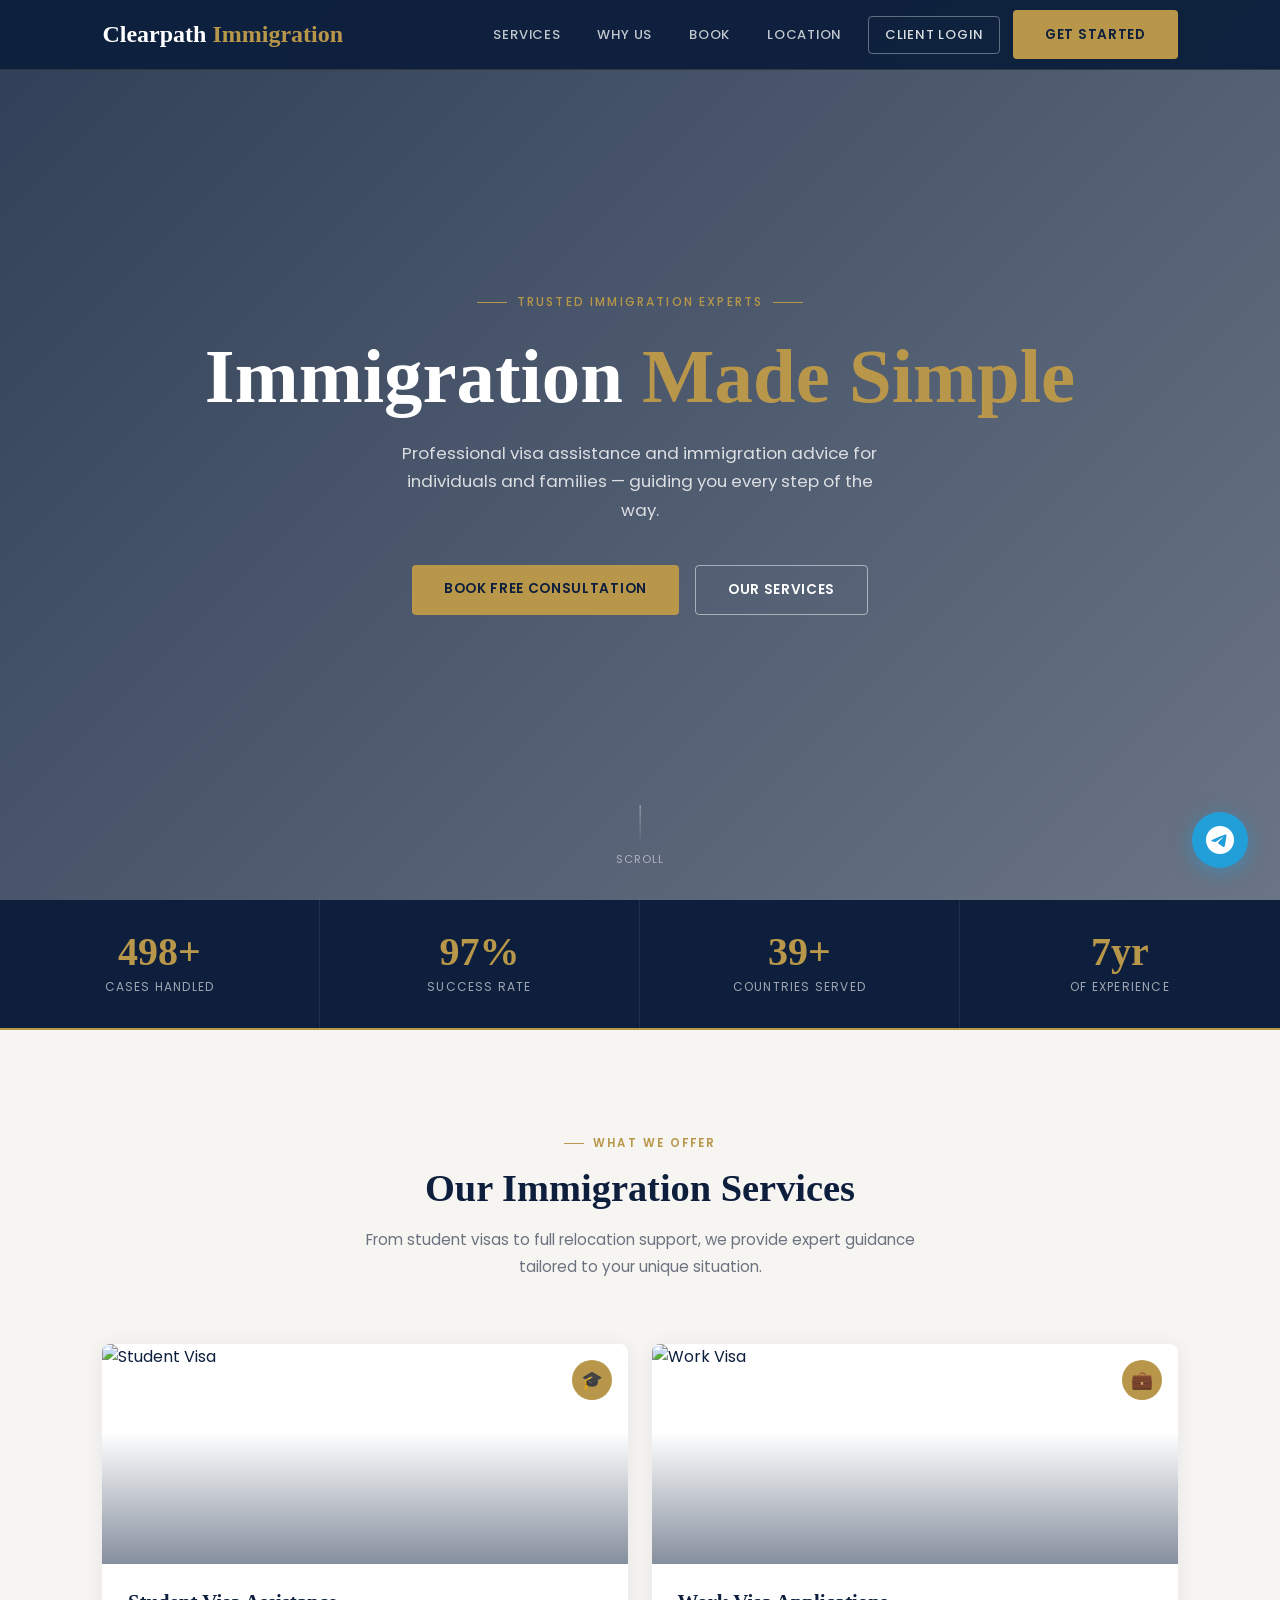
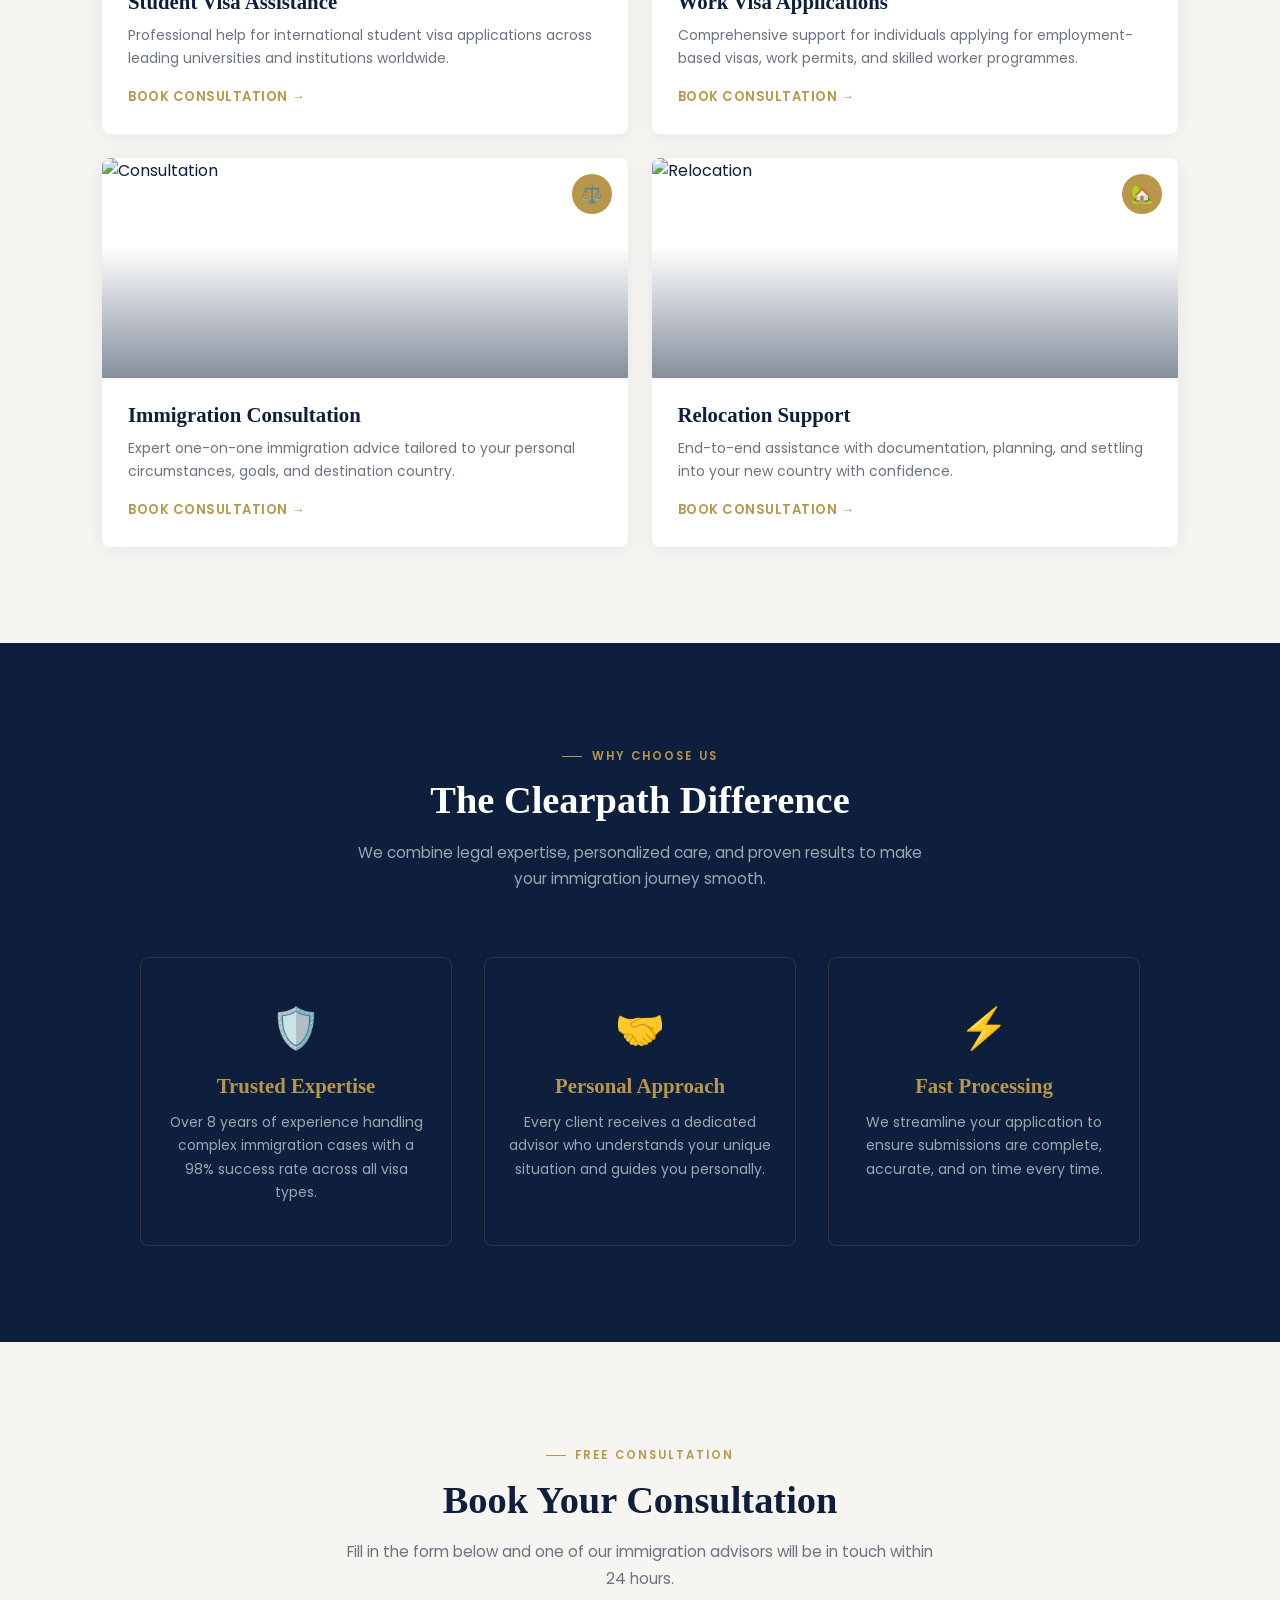
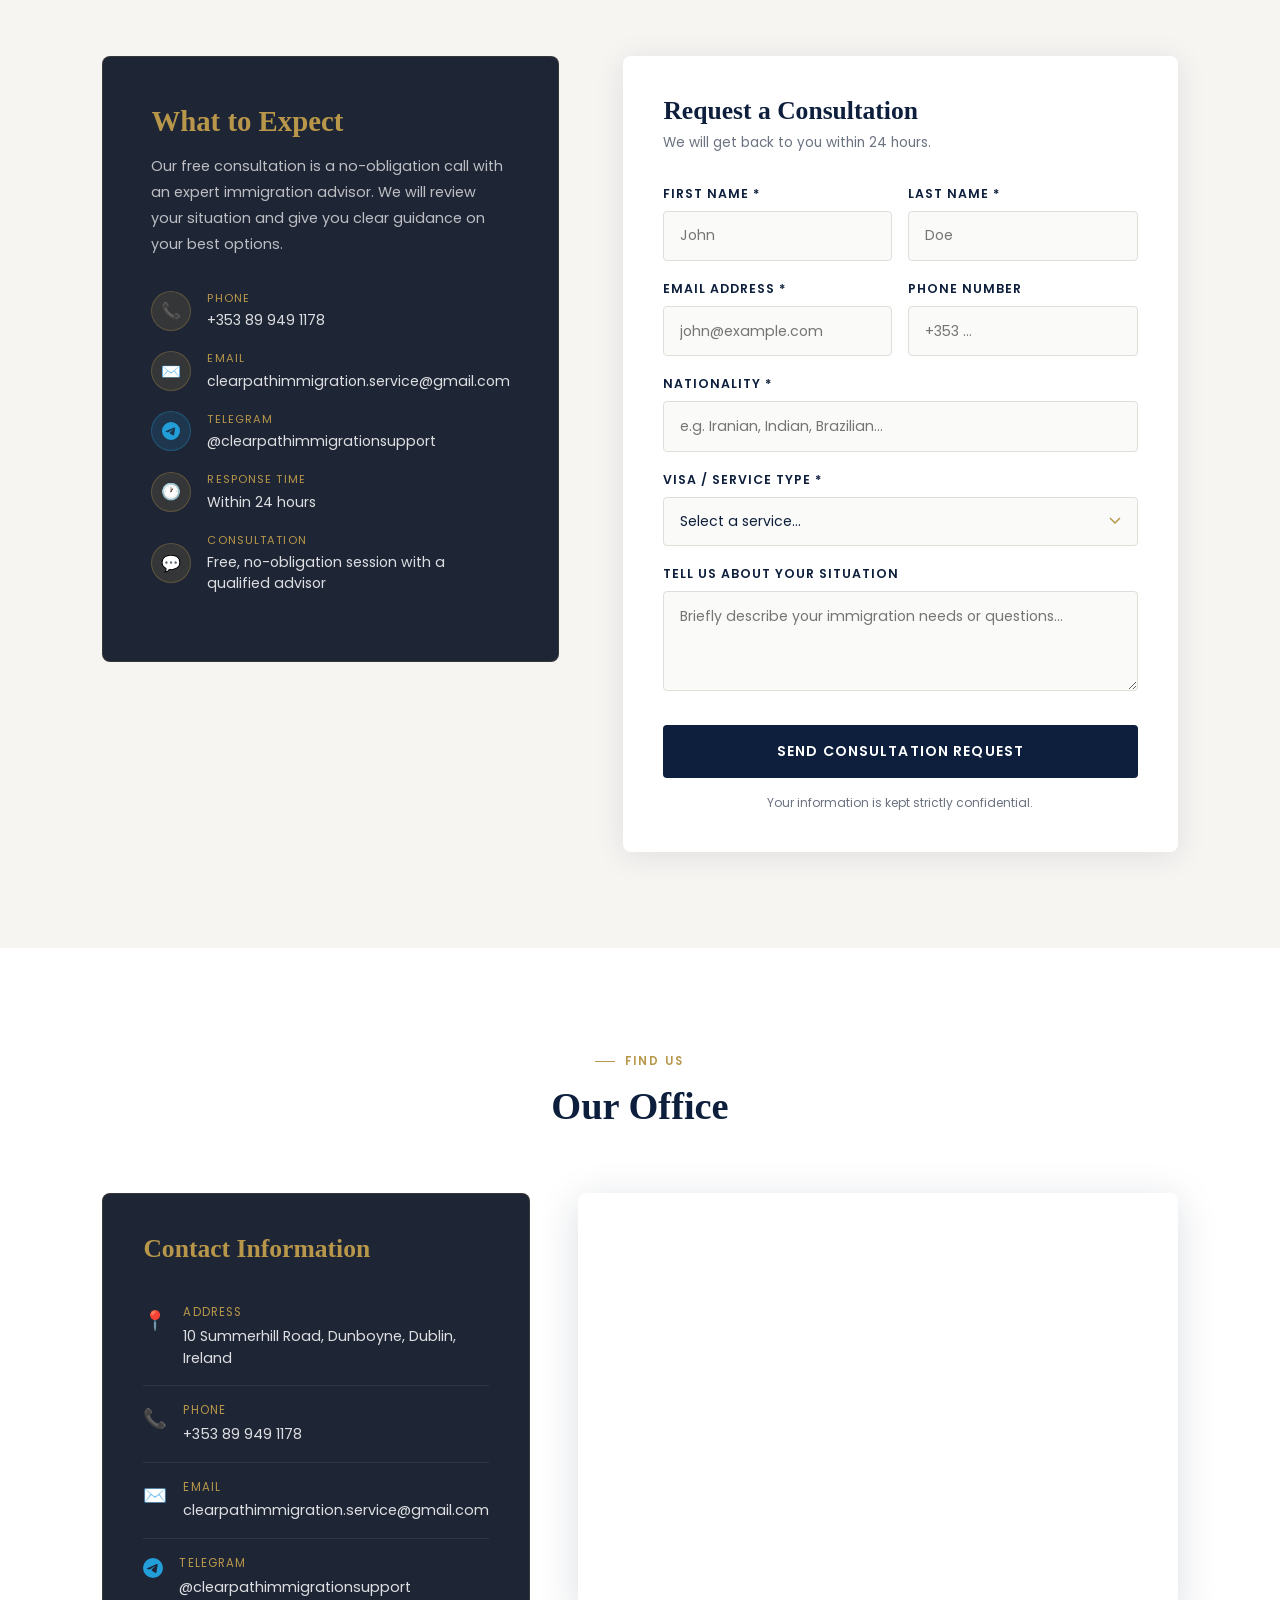
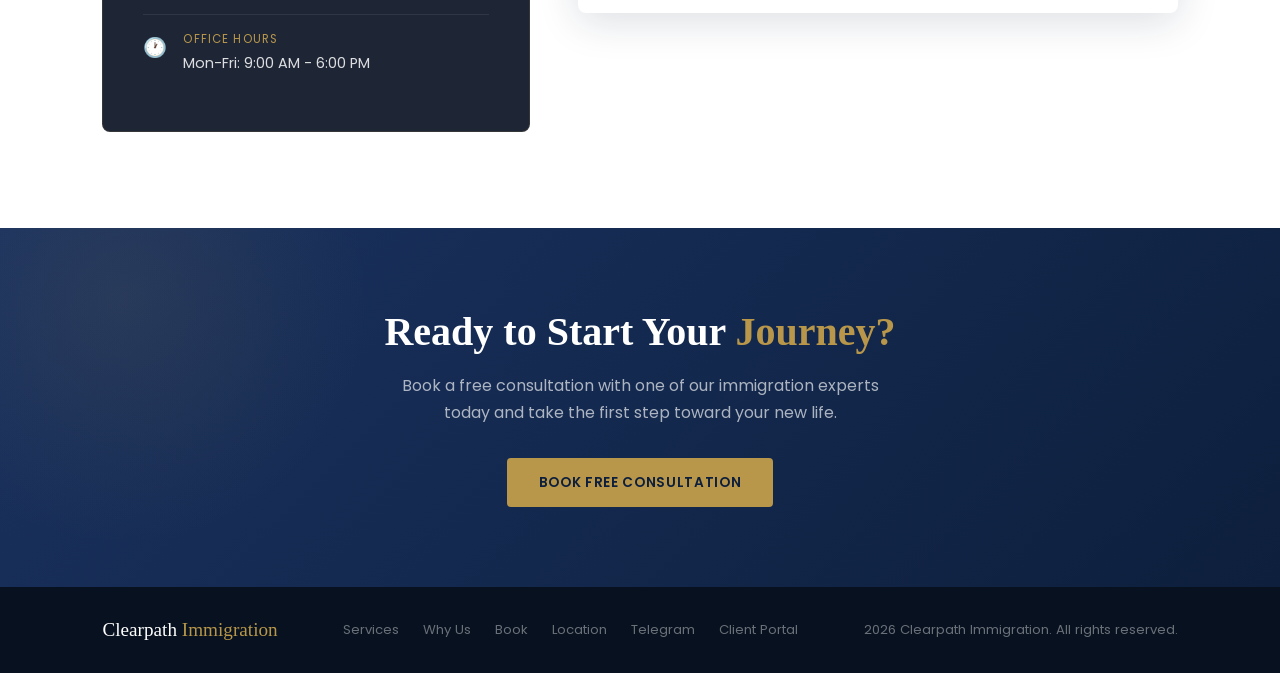
==== commit 9e30b8c1: "Update print statement from 'Hello' to 'Goodbye'" ====
--- a/index.html
+++ b/index.html
@@ -8,199 +8,151 @@
 <link href="https://fonts.googleapis.com/css2?family=Cormorant+Garamond:wght@400;600;700&family=Poppins:wght@300;400;500;600&display=swap" rel="stylesheet">
 <style>
   *, *::before, *::after { margin: 0; padding: 0; box-sizing: border-box; }
-  :root {
-    --navy: #0d1f3c; --navy-light: #1a3260;
-    --gold: #b8974a; --gold-light: #d4b06a;
-    --charcoal: #1e2535;
-    --white: #ffffff; --offwhite: #f7f5f2;
-    --gray: #6b7280;
-  }
   html { scroll-behavior: smooth; }
-  body { font-family: 'Poppins', sans-serif; background: var(--offwhite); color: var(--navy); overflow-x: hidden; }
+  body { font-family: 'Poppins', sans-serif; background: #f7f5f2; color: #0d1f3c; overflow-x: hidden; }
   ::-webkit-scrollbar { width: 6px; }
-  ::-webkit-scrollbar-track { background: var(--offwhite); }
-  ::-webkit-scrollbar-thumb { background: var(--gold); border-radius: 3px; }
-
-/* NAV */
-header {
-position: fixed; top: 0; left: 0; right: 0; z-index: 1000;
-display: flex; justify-content: space-between; align-items: center;
-padding: 0 8%; height: 70px;
-background: rgba(13,31,60,0.97); backdrop-filter: blur(12px);
-border-bottom: 1px solid rgba(184,151,74,0.2); transition: all 0.3s;
-}
+  ::-webkit-scrollbar-track { background: #f7f5f2; }
+  ::-webkit-scrollbar-thumb { background: #b8974a; border-radius: 3px; }
+header { position: fixed; top: 0; left: 0; right: 0; z-index: 1000; display: flex; justify-content: space-between; align-items: center; padding: 0 8%; height: 70px; background: rgba(13,31,60,0.97); backdrop-filter: blur(12px); border-bottom: 1px solid rgba(184,151,74,0.2); transition: all 0.3s; }
 header.scrolled { height: 60px; box-shadow: 0 4px 30px rgba(0,0,0,0.3); }
-.logo { font-family: ‘Cormorant Garamond’, serif; font-size: 1.5rem; font-weight: 700; color: var(–white); }
-.logo span { color: var(–gold); }
+.logo { font-family: 'Cormorant Garamond', serif; font-size: 1.5rem; font-weight: 700; color: #ffffff; }
+.logo span { color: #b8974a; }
 nav { display: flex; align-items: center; gap: 0.3rem; }
 nav a { color: rgba(255,255,255,0.75); padding: 0.5rem 1rem; text-decoration: none; font-size: 0.82rem; font-weight: 500; letter-spacing: 0.06em; text-transform: uppercase; transition: color 0.2s; position: relative; }
-nav a::after { content: ‘’; position: absolute; bottom: 0; left: 1rem; right: 1rem; height: 1px; background: var(–gold); transform: scaleX(0); transition: transform 0.25s; }
-nav a:hover { color: var(–white); }
+nav a::after { content: ''; position: absolute; bottom: 0; left: 1rem; right: 1rem; height: 1px; background: #b8974a; transform: scaleX(0); transition: transform 0.25s; }
+nav a:hover { color: #ffffff; }
 nav a:hover::after { transform: scaleX(1); }
-.nav-cta { background: var(–gold) !important; color: var(–navy) !important; border-radius: 4px; font-weight: 600 !important; margin-left: 0.5rem; }
+.nav-cta { background: #b8974a !important; color: #0d1f3c !important; border-radius: 4px; font-weight: 600 !important; margin-left: 0.5rem; }
 .nav-cta::after { display: none !important; }
-.nav-cta:hover { background: var(–gold-light) !important; }
+.nav-cta:hover { background: #d4b06a !important; }
 .nav-login { border: 1.5px solid rgba(255,255,255,0.35) !important; border-radius: 4px; color: rgba(255,255,255,0.85) !important; margin-left: 0.3rem; }
 .nav-login::after { display: none !important; }
-.nav-login:hover { border-color: var(–gold) !important; color: var(–gold) !important; }
-
-/* FLOATING TELEGRAM */
-.tg-float {
-position: fixed; bottom: 2rem; right: 2rem; z-index: 999;
-width: 56px; height: 56px; border-radius: 50%;
-background: #229ED9;
-display: flex; align-items: center; justify-content: center;
-text-decoration: none;
-box-shadow: 0 4px 20px rgba(34,158,217,0.5);
-transition: all 0.3s;
-}
+.nav-login:hover { border-color: #b8974a !important; color: #b8974a !important; }
+.tg-float { position: fixed; bottom: 2rem; right: 2rem; z-index: 999; width: 56px; height: 56px; border-radius: 50%; background: #229ED9; display: flex; align-items: center; justify-content: center; text-decoration: none; box-shadow: 0 4px 20px rgba(34,158,217,0.5); transition: all 0.3s; }
 .tg-float:hover { transform: translateY(-4px); box-shadow: 0 8px 28px rgba(34,158,217,0.65); }
 .tg-float svg { width: 28px; height: 28px; }
-
-/* HERO */
 .hero { height: 100vh; min-height: 600px; position: relative; display: flex; align-items: center; justify-content: center; text-align: center; overflow: hidden; }
-.hero-bg { position: absolute; inset: 0; background: url(“https://images.unsplash.com/photo-1521791055366-0d553872952f?w=1600&q=80”) center/cover no-repeat; transform: scale(1.05); transition: transform 8s ease; }
+.hero-bg { position: absolute; inset: 0; background: url("https://images.unsplash.com/photo-1521791055366-0d553872952f?w=1600&q=80") center/cover no-repeat; transform: scale(1.05); transition: transform 8s ease; }
 .hero-bg.loaded { transform: scale(1); }
 .hero-overlay { position: absolute; inset: 0; background: linear-gradient(135deg, rgba(13,31,60,0.85), rgba(13,31,60,0.6)); }
 .hero-content { position: relative; z-index: 2; opacity: 0; transform: translateY(30px); transition: opacity 0.9s, transform 0.9s; }
 .hero-content.visible { opacity: 1; transform: translateY(0); }
-.hero-tag { display: inline-flex; align-items: center; gap: 0.6rem; font-size: 0.75rem; letter-spacing: 0.18em; text-transform: uppercase; color: var(–gold); font-weight: 500; margin-bottom: 1.5rem; }
-.hero-tag::before, .hero-tag::after { content: ‘’; width: 30px; height: 1px; background: var(–gold); }
-.hero h1 { font-family: ‘Cormorant Garamond’, serif; font-size: clamp(3rem,6vw,5.5rem); color: var(–white); font-weight: 700; line-height: 1.1; margin-bottom: 1.2rem; }
-.hero h1 span { color: var(–gold); }
+.hero-tag { display: inline-flex; align-items: center; gap: 0.6rem; font-size: 0.75rem; letter-spacing: 0.18em; text-transform: uppercase; color: #b8974a; font-weight: 500; margin-bottom: 1.5rem; }
+.hero-tag::before, .hero-tag::after { content: ''; width: 30px; height: 1px; background: #b8974a; }
+.hero h1 { font-family: 'Cormorant Garamond', serif; font-size: clamp(3rem,6vw,5.5rem); color: #ffffff; font-weight: 700; line-height: 1.1; margin-bottom: 1.2rem; }
+.hero h1 span { color: #b8974a; }
 .hero p { font-size: 1.05rem; color: rgba(255,255,255,0.8); max-width: 500px; margin: 0 auto 2.5rem; line-height: 1.7; }
 .hero-btns { display: flex; gap: 1rem; justify-content: center; flex-wrap: wrap; }
-.btn { padding: 0.9rem 2rem; border-radius: 4px; font-family: ‘Poppins’, sans-serif; font-size: 0.85rem; font-weight: 600; letter-spacing: 0.05em; text-transform: uppercase; text-decoration: none; border: none; cursor: pointer; transition: all 0.25s; display: inline-block; }
-.btn-gold { background: var(–gold); color: var(–navy); }
-.btn-gold:hover { background: var(–gold-light); transform: translateY(-2px); box-shadow: 0 8px 25px rgba(184,151,74,0.4); }
-.btn-outline-white { background: transparent; color: var(–white); border: 1.5px solid rgba(255,255,255,0.5); }
-.btn-outline-white:hover { border-color: var(–white); background: rgba(255,255,255,0.1); transform: translateY(-2px); }
+.btn { padding: 0.9rem 2rem; border-radius: 4px; font-family: 'Poppins', sans-serif; font-size: 0.85rem; font-weight: 600; letter-spacing: 0.05em; text-transform: uppercase; text-decoration: none; border: none; cursor: pointer; transition: all 0.25s; display: inline-block; }
+.btn-gold { background: #b8974a; color: #0d1f3c; }
+.btn-gold:hover { background: #d4b06a; transform: translateY(-2px); box-shadow: 0 8px 25px rgba(184,151,74,0.4); }
+.btn-outline-white { background: transparent; color: #ffffff; border: 1.5px solid rgba(255,255,255,0.5); }
+.btn-outline-white:hover { border-color: #ffffff; background: rgba(255,255,255,0.1); transform: translateY(-2px); }
 .hero-scroll { position: absolute; bottom: 2rem; left: 50%; transform: translateX(-50%); z-index: 2; display: flex; flex-direction: column; align-items: center; gap: 0.4rem; color: rgba(255,255,255,0.5); font-size: 0.7rem; letter-spacing: 0.1em; text-transform: uppercase; animation: bounce 2s infinite; }
 .scroll-line { width: 1px; height: 40px; background: linear-gradient(to bottom, rgba(255,255,255,0.5), transparent); }
-
-/* STATS */
-.stats-bar { background: var(–navy); display: grid; grid-template-columns: repeat(4,1fr); border-bottom: 2px solid var(–gold); }
+.stats-bar { background: #0d1f3c; display: grid; grid-template-columns: repeat(4,1fr); border-bottom: 2px solid #b8974a; }
 .stat-item { padding: 2rem; text-align: center; border-right: 1px solid rgba(255,255,255,0.08); opacity: 0; transform: translateY(20px); transition: opacity 0.5s, transform 0.5s; }
 .stat-item.visible { opacity: 1; transform: translateY(0); }
 .stat-item:last-child { border-right: none; }
-.stat-num { font-family: ‘Cormorant Garamond’, serif; font-size: 2.5rem; font-weight: 700; color: var(–gold); line-height: 1; }
+.stat-num { font-family: 'Cormorant Garamond', serif; font-size: 2.5rem; font-weight: 700; color: #b8974a; line-height: 1; }
 .stat-label { font-size: 0.75rem; color: rgba(255,255,255,0.6); text-transform: uppercase; letter-spacing: 0.1em; margin-top: 0.4rem; }
-
-/* SECTIONS */
 section { padding: 6rem 8%; }
 .section-intro { text-align: center; max-width: 600px; margin: 0 auto 4rem; }
-.section-tag { display: inline-flex; align-items: center; gap: 0.6rem; font-size: 0.72rem; letter-spacing: 0.18em; text-transform: uppercase; color: var(–gold); font-weight: 600; margin-bottom: 0.8rem; }
-.section-tag::before { content: ‘’; width: 20px; height: 1px; background: var(–gold); }
-h2 { font-family: ‘Cormorant Garamond’, serif; font-size: clamp(2rem,3vw,2.8rem); font-weight: 700; line-height: 1.2; }
-.section-intro p { color: var(–gray); line-height: 1.75; margin-top: 1rem; font-size: 0.95rem; }
-
-/* SERVICES */
-.services { background: var(–offwhite); }
+.section-tag { display: inline-flex; align-items: center; gap: 0.6rem; font-size: 0.72rem; letter-spacing: 0.18em; text-transform: uppercase; color: #b8974a; font-weight: 600; margin-bottom: 0.8rem; }
+.section-tag::before { content: ''; width: 20px; height: 1px; background: #b8974a; }
+h2 { font-family: 'Cormorant Garamond', serif; font-size: clamp(2rem,3vw,2.8rem); font-weight: 700; line-height: 1.2; }
+.section-intro p { color: #6b7280; line-height: 1.75; margin-top: 1rem; font-size: 0.95rem; }
+.services { background: #f7f5f2; }
 .cards-grid { display: grid; grid-template-columns: repeat(2,1fr); gap: 1.5rem; max-width: 1100px; margin: 0 auto; }
-.card { background: var(–white); border-radius: 8px; overflow: hidden; box-shadow: 0 2px 20px rgba(13,31,60,0.07); opacity: 0; transform: translateY(30px); transition: opacity 0.5s, transform 0.5s, box-shadow 0.3s; }
+.card { background: #ffffff; border-radius: 8px; overflow: hidden; box-shadow: 0 2px 20px rgba(13,31,60,0.07); opacity: 0; transform: translateY(30px); transition: opacity 0.5s, transform 0.5s, box-shadow 0.3s; }
 .card.visible { opacity: 1; transform: translateY(0); }
 .card:hover { transform: translateY(-6px) !important; box-shadow: 0 16px 40px rgba(13,31,60,0.15); }
 .card-img { position: relative; overflow: hidden; height: 220px; }
 .card-img img { width: 100%; height: 100%; object-fit: cover; transition: transform 0.5s; }
 .card:hover .card-img img { transform: scale(1.07); }
 .card-img-overlay { position: absolute; inset: 0; background: linear-gradient(to top, rgba(13,31,60,0.5), transparent 60%); }
-.card-icon { position: absolute; top: 1rem; right: 1rem; width: 40px; height: 40px; background: var(–gold); border-radius: 50%; display: flex; align-items: center; justify-content: center; font-size: 1.1rem; }
+.card-icon { position: absolute; top: 1rem; right: 1rem; width: 40px; height: 40px; background: #b8974a; border-radius: 50%; display: flex; align-items: center; justify-content: center; font-size: 1.1rem; }
 .card-body { padding: 1.6rem; }
-.card-body h3 { font-family: ‘Cormorant Garamond’, serif; font-size: 1.3rem; font-weight: 700; margin-bottom: 0.6rem; color: var(–navy); }
-.card-body p { font-size: 0.87rem; color: var(–gray); line-height: 1.7; }
-.card-link { display: inline-flex; align-items: center; gap: 0.4rem; margin-top: 1rem; color: var(–gold); font-size: 0.82rem; font-weight: 600; text-decoration: none; letter-spacing: 0.04em; text-transform: uppercase; transition: gap 0.2s; }
+.card-body h3 { font-family: 'Cormorant Garamond', serif; font-size: 1.3rem; font-weight: 700; margin-bottom: 0.6rem; color: #0d1f3c; }
+.card-body p { font-size: 0.87rem; color: #6b7280; line-height: 1.7; }
+.card-link { display: inline-flex; align-items: center; gap: 0.4rem; margin-top: 1rem; color: #b8974a; font-size: 0.82rem; font-weight: 600; text-decoration: none; letter-spacing: 0.04em; text-transform: uppercase; transition: gap 0.2s; }
 .card-link:hover { gap: 0.7rem; }
-
-/* WHY US */
-.why-us { background: var(–navy); color: var(–white); }
+.why-us { background: #0d1f3c; color: #ffffff; }
 .why-us .section-intro p { color: rgba(255,255,255,0.6); }
-.why-us h2 { color: var(–white); }
+.why-us h2 { color: #ffffff; }
 .features-grid { display: grid; grid-template-columns: repeat(3,1fr); gap: 2rem; max-width: 1000px; margin: 0 auto; }
 .feature { text-align: center; padding: 2.5rem 1.5rem; border: 1px solid rgba(184,151,74,0.2); border-radius: 8px; opacity: 0; transform: translateY(20px); transition: opacity 0.5s, transform 0.5s, border-color 0.3s, background 0.3s; }
 .feature.visible { opacity: 1; transform: translateY(0); }
-.feature:hover { border-color: var(–gold); background: rgba(184,151,74,0.05); }
+.feature:hover { border-color: #b8974a; background: rgba(184,151,74,0.05); }
 .feature-icon { font-size: 2.5rem; margin-bottom: 1rem; }
-.feature h3 { font-family: ‘Cormorant Garamond’, serif; font-size: 1.3rem; margin-bottom: 0.8rem; color: var(–gold); }
+.feature h3 { font-family: 'Cormorant Garamond', serif; font-size: 1.3rem; margin-bottom: 0.8rem; color: #b8974a; }
 .feature p { font-size: 0.87rem; color: rgba(255,255,255,0.6); line-height: 1.7; }
-
-/* BOOKING FORM */
-.booking { background: var(–offwhite); }
+.booking { background: #f7f5f2; }
 .booking-inner { display: grid; grid-template-columns: 1fr 1.4fr; gap: 4rem; max-width: 1100px; margin: 0 auto; align-items: start; }
-.booking-info { padding: 3rem; background: var(–charcoal); border-radius: 8px; color: var(–white); border: 1px solid rgba(184,151,74,0.15); }
-.booking-info h3 { font-family: ‘Cormorant Garamond’, serif; font-size: 1.8rem; color: var(–gold); margin-bottom: 1rem; }
-.booking-info p { font-size: 0.9rem; color: rgba(255,255,255,0.7); line-height: 1.8; margin-bottom: 2rem; }
+.booking-info { padding: 3rem; background: #1e2535; border-radius: 8px; color: #ffffff; border: 1px solid rgba(184,151,74,0.15); }
+.booking-info h3 { font-family: 'Cormorant Garamond', serif; font-size: 1.8rem; color: #b8974a; margin-bottom: 1rem; }
+.booking-info > p { font-size: 0.9rem; color: rgba(255,255,255,0.7); line-height: 1.8; margin-bottom: 2rem; }
 .booking-detail { display: flex; align-items: center; gap: 1rem; margin-bottom: 1.2rem; }
 .booking-detail-icon { width: 40px; height: 40px; background: rgba(184,151,74,0.15); border: 1px solid rgba(184,151,74,0.3); border-radius: 50%; display: flex; align-items: center; justify-content: center; font-size: 1rem; flex-shrink: 0; }
-.booking-detail-label { font-size: 0.7rem; color: var(–gold); text-transform: uppercase; letter-spacing: 0.1em; margin-bottom: 0.2rem; }
+.booking-detail-label { font-size: 0.7rem; color: #b8974a; text-transform: uppercase; letter-spacing: 0.1em; margin-bottom: 0.2rem; }
 .booking-detail-text { font-size: 0.88rem; color: rgba(255,255,255,0.85); line-height: 1.5; }
 .booking-detail-text a { color: rgba(255,255,255,0.85); text-decoration: none; }
-.booking-detail-text a:hover { color: var(–gold); }
-.form-card { background: var(–white); border-radius: 8px; padding: 2.5rem; box-shadow: 0 4px 30px rgba(13,31,60,0.1); }
-.form-card h3 { font-family: ‘Cormorant Garamond’, serif; font-size: 1.6rem; color: var(–navy); margin-bottom: 0.4rem; }
-.form-card .form-sub { font-size: 0.85rem; color: var(–gray); margin-bottom: 2rem; }
+.booking-detail-text a:hover { color: #b8974a; }
+.form-card { background: #ffffff; border-radius: 8px; padding: 2.5rem; box-shadow: 0 4px 30px rgba(13,31,60,0.1); }
+.form-card h3 { font-family: 'Cormorant Garamond', serif; font-size: 1.6rem; color: #0d1f3c; margin-bottom: 0.4rem; }
+.form-card .form-sub { font-size: 0.85rem; color: #6b7280; margin-bottom: 2rem; }
 .form-row { display: grid; grid-template-columns: 1fr 1fr; gap: 1rem; }
 .form-group { margin-bottom: 1.2rem; }
-.form-group label { display: block; font-size: 0.78rem; font-weight: 600; text-transform: uppercase; letter-spacing: 0.08em; color: var(–navy); margin-bottom: 0.5rem; }
-.form-group input, .form-group select, .form-group textarea { width: 100%; padding: 0.85rem 1rem; border: 1.5px solid #e2ddd8; border-radius: 4px; font-family: ‘Poppins’, sans-serif; font-size: 0.88rem; color: var(–navy); background: #fafaf8; outline: none; transition: border-color 0.2s, box-shadow 0.2s; }
-.form-group input:focus, .form-group select:focus, .form-group textarea:focus { border-color: var(–gold); box-shadow: 0 0 0 3px rgba(184,151,74,0.12); background: var(–white); }
+.form-group label { display: block; font-size: 0.78rem; font-weight: 600; text-transform: uppercase; letter-spacing: 0.08em; color: #0d1f3c; margin-bottom: 0.5rem; }
+.form-group input, .form-group select, .form-group textarea { width: 100%; padding: 0.85rem 1rem; border: 1.5px solid #e2ddd8; border-radius: 4px; font-family: 'Poppins', sans-serif; font-size: 0.88rem; color: #0d1f3c; background: #fafaf8; outline: none; transition: border-color 0.2s, box-shadow 0.2s; }
+.form-group input:focus, .form-group select:focus, .form-group textarea:focus { border-color: #b8974a; box-shadow: 0 0 0 3px rgba(184,151,74,0.12); background: #ffffff; }
 .form-group textarea { resize: vertical; min-height: 100px; }
-.form-group select { appearance: none; background-image: url(“data:image/svg+xml,%3Csvg xmlns=‘http://www.w3.org/2000/svg’ width=‘12’ height=‘8’ viewBox=‘0 0 12 8’%3E%3Cpath d=‘M1 1l5 5 5-5’ stroke=’%23b8974a’ stroke-width=‘1.5’ fill=‘none’/%3E%3C/svg%3E”); background-repeat: no-repeat; background-position: right 1rem center; }
-.form-submit { width: 100%; padding: 1rem; background: var(–navy); color: var(–white); border: none; border-radius: 4px; font-family: ‘Poppins’, sans-serif; font-size: 0.88rem; font-weight: 600; letter-spacing: 0.08em; text-transform: uppercase; cursor: pointer; transition: all 0.25s; margin-top: 0.5rem; }
-.form-submit:hover { background: var(–gold); color: var(–navy); transform: translateY(-2px); box-shadow: 0 8px 25px rgba(184,151,74,0.35); }
-.form-note { font-size: 0.75rem; color: var(–gray); text-align: center; margin-top: 1rem; }
+.form-group select { appearance: none; background-image: url("data:image/svg+xml,%3Csvg xmlns='http://www.w3.org/2000/svg' width='12' height='8' viewBox='0 0 12 8'%3E%3Cpath d='M1 1l5 5 5-5' stroke='%23b8974a' stroke-width='1.5' fill='none'/%3E%3C/svg%3E"); background-repeat: no-repeat; background-position: right 1rem center; }
+.form-submit { width: 100%; padding: 1rem; background: #0d1f3c; color: #ffffff; border: none; border-radius: 4px; font-family: 'Poppins', sans-serif; font-size: 0.88rem; font-weight: 600; letter-spacing: 0.08em; text-transform: uppercase; cursor: pointer; transition: all 0.25s; margin-top: 0.5rem; }
+.form-submit:hover { background: #b8974a; color: #0d1f3c; transform: translateY(-2px); box-shadow: 0 8px 25px rgba(184,151,74,0.35); }
+.form-note { font-size: 0.75rem; color: #6b7280; text-align: center; margin-top: 1rem; }
 .success-msg { display: none; text-align: center; padding: 2rem; }
 .success-msg .check { font-size: 3rem; margin-bottom: 1rem; }
-.success-msg h4 { font-family: ‘Cormorant Garamond’, serif; font-size: 1.5rem; color: var(–navy); margin-bottom: 0.5rem; }
-.success-msg p { font-size: 0.88rem; color: var(–gray); }
-
-/* LOCATION */
-.location { background: var(–white); }
+.success-msg h4 { font-family: 'Cormorant Garamond', serif; font-size: 1.5rem; color: #0d1f3c; margin-bottom: 0.5rem; }
+.success-msg p { font-size: 0.88rem; color: #6b7280; }
+.location { background: #ffffff; }
 .location-inner { display: grid; grid-template-columns: 1fr 1.8fr; gap: 3rem; align-items: start; max-width: 1100px; margin: 0 auto; }
-.location-info { padding: 2.5rem; background: var(–charcoal); border-radius: 8px; color: var(–white); border: 1px solid rgba(184,151,74,0.15); }
-.location-info h3 { font-family: ‘Cormorant Garamond’, serif; font-size: 1.6rem; color: var(–gold); margin-bottom: 1.5rem; }
+.location-info { padding: 2.5rem; background: #1e2535; border-radius: 8px; color: #ffffff; border: 1px solid rgba(184,151,74,0.15); }
+.location-info h3 { font-family: 'Cormorant Garamond', serif; font-size: 1.6rem; color: #b8974a; margin-bottom: 1.5rem; }
 .info-row { display: flex; gap: 1rem; align-items: flex-start; padding: 1rem 0; border-bottom: 1px solid rgba(255,255,255,0.08); }
 .info-row:last-child { border-bottom: none; }
 .info-icon { font-size: 1.2rem; flex-shrink: 0; margin-top: 2px; }
-.info-label { font-size: 0.72rem; text-transform: uppercase; letter-spacing: 0.1em; color: var(–gold); margin-bottom: 0.3rem; }
+.info-label { font-size: 0.72rem; text-transform: uppercase; letter-spacing: 0.1em; color: #b8974a; margin-bottom: 0.3rem; }
 .info-value { font-size: 0.9rem; color: rgba(255,255,255,0.85); line-height: 1.5; }
 .info-value a { color: rgba(255,255,255,0.85); text-decoration: none; }
-.info-value a:hover { color: var(–gold); }
+.info-value a:hover { color: #b8974a; }
 .map-wrap { border-radius: 8px; overflow: hidden; box-shadow: 0 8px 40px rgba(13,31,60,0.15); }
 .map-wrap iframe { display: block; width: 100%; height: 420px; border: 0; }
-
-/* CTA */
-.cta-band { background: linear-gradient(135deg, var(–navy-light), var(–navy)); text-align: center; padding: 5rem 8%; position: relative; overflow: hidden; }
-.cta-band::before { content: ‘’; position: absolute; top: -50%; left: -10%; width: 500px; height: 500px; border-radius: 50%; background: radial-gradient(circle, rgba(184,151,74,0.1), transparent 70%); }
-.cta-band h2 { font-family: ‘Cormorant Garamond’, serif; font-size: 2.5rem; color: var(–white); margin-bottom: 1rem; position: relative; }
-.cta-band h2 span { color: var(–gold); }
+.cta-band { background: linear-gradient(135deg, #1a3260, #0d1f3c); text-align: center; padding: 5rem 8%; position: relative; overflow: hidden; }
+.cta-band::before { content: ''; position: absolute; top: -50%; left: -10%; width: 500px; height: 500px; border-radius: 50%; background: radial-gradient(circle, rgba(184,151,74,0.1), transparent 70%); }
+.cta-band h2 { font-family: 'Cormorant Garamond', serif; font-size: 2.5rem; color: #ffffff; margin-bottom: 1rem; position: relative; }
+.cta-band h2 span { color: #b8974a; }
 .cta-band p { color: rgba(255,255,255,0.65); max-width: 500px; margin: 0 auto 2rem; line-height: 1.7; position: relative; }
-
-/* FOOTER */
 footer { background: #07111f; color: rgba(255,255,255,0.4); padding: 2rem 8%; display: flex; justify-content: space-between; align-items: center; flex-wrap: wrap; gap: 1rem; font-size: 0.82rem; }
-.footer-logo { font-family: ‘Cormorant Garamond’, serif; font-size: 1.2rem; color: var(–white); }
-.footer-logo span { color: var(–gold); }
+.footer-logo { font-family: 'Cormorant Garamond', serif; font-size: 1.2rem; color: #ffffff; }
+.footer-logo span { color: #b8974a; }
 .footer-links { display: flex; gap: 1.5rem; }
 .footer-links a { color: rgba(255,255,255,0.4); text-decoration: none; transition: color 0.2s; }
-.footer-links a:hover { color: var(–gold); }
-
+.footer-links a:hover { color: #b8974a; }
 @keyframes bounce { 0%,100% { transform: translateX(-50%) translateY(0); } 50% { transform: translateX(-50%) translateY(6px); } }
-
 @media (max-width: 900px) {
-header { padding: 0 5%; }
-nav a:not(.nav-cta):not(.nav-login) { display: none; }
-.stats-bar { grid-template-columns: repeat(2,1fr); }
-section { padding: 4rem 5%; }
-.cards-grid, .features-grid, .booking-inner, .location-inner { grid-template-columns: 1fr; }
-.form-row { grid-template-columns: 1fr; }
-footer { flex-direction: column; text-align: center; }
-.tg-float { bottom: 1.5rem; right: 1.5rem; width: 50px; height: 50px; }
+  header { padding: 0 5%; }
+  nav a:not(.nav-cta):not(.nav-login) { display: none; }
+  .stats-bar { grid-template-columns: repeat(2,1fr); }
+  section { padding: 4rem 5%; }
+  .cards-grid, .features-grid, .booking-inner, .location-inner { grid-template-columns: 1fr; }
+  .form-row { grid-template-columns: 1fr; }
+  footer { flex-direction: column; text-align: center; }
+  .tg-float { bottom: 1.5rem; right: 1.5rem; width: 50px; height: 50px; }
 }
 </style>
-
 </head>
 <body>
-
-<!-- HEADER -->
 
 <header id="header">
   <div class="logo">Clearpath <span>Immigration</span></div>
@@ -214,8 +166,6 @@
   </nav>
 </header>
 
-<!-- HERO -->
-
 <section class="hero">
   <div class="hero-bg" id="heroBg"></div>
   <div class="hero-overlay"></div>
@@ -228,13 +178,8 @@
       <a href="#services" class="btn btn-outline-white">Our Services</a>
     </div>
   </div>
-  <div class="hero-scroll">
-    <div class="scroll-line"></div>
-    Scroll
-  </div>
-</section>
-
-<!-- STATS -->
+  <div class="hero-scroll"><div class="scroll-line"></div>Scroll</div>
+</section>
 
 <div class="stats-bar">
   <div class="stat-item" data-delay="0"><div class="stat-num">500+</div><div class="stat-label">Cases Handled</div></div>
@@ -243,8 +188,6 @@
   <div class="stat-item" data-delay="300"><div class="stat-num">8yr</div><div class="stat-label">Of Experience</div></div>
 </div>
 
-<!-- SERVICES -->
-
 <section class="services" id="services">
   <div class="section-intro">
     <div class="section-tag">What We Offer</div>
@@ -253,57 +196,23 @@
   </div>
   <div class="cards-grid">
     <div class="card" data-delay="0">
-      <div class="card-img">
-        <img src="https://images.unsplash.com/photo-1529333166437-7750a6dd5a70?w=600&q=80" alt="Student Visa">
-        <div class="card-img-overlay"></div>
-        <div class="card-icon">🎓</div>
-      </div>
-      <div class="card-body">
-        <h3>Student Visa Assistance</h3>
-        <p>Professional help for international student visa applications across leading universities and institutions worldwide.</p>
-        <a href="#booking" class="card-link">Book Consultation →</a>
-      </div>
+      <div class="card-img"><img src="https://images.unsplash.com/photo-1529333166437-7750a6dd5a70?w=600&q=80" alt="Student Visa"><div class="card-img-overlay"></div><div class="card-icon">🎓</div></div>
+      <div class="card-body"><h3>Student Visa Assistance</h3><p>Professional help for international student visa applications across leading universities and institutions worldwide.</p><a href="#booking" class="card-link">Book Consultation →</a></div>
     </div>
     <div class="card" data-delay="100">
-      <div class="card-img">
-        <img src="https://images.unsplash.com/photo-1554224155-1696413565d3?w=600&q=80" alt="Work Visa">
-        <div class="card-img-overlay"></div>
-        <div class="card-icon">💼</div>
-      </div>
-      <div class="card-body">
-        <h3>Work Visa Applications</h3>
-        <p>Comprehensive support for individuals applying for employment-based visas, work permits, and skilled worker programmes.</p>
-        <a href="#booking" class="card-link">Book Consultation →</a>
-      </div>
+      <div class="card-img"><img src="https://images.unsplash.com/photo-1554224155-1696413565d3?w=600&q=80" alt="Work Visa"><div class="card-img-overlay"></div><div class="card-icon">💼</div></div>
+      <div class="card-body"><h3>Work Visa Applications</h3><p>Comprehensive support for individuals applying for employment-based visas, work permits, and skilled worker programmes.</p><a href="#booking" class="card-link">Book Consultation →</a></div>
     </div>
     <div class="card" data-delay="200">
-      <div class="card-img">
-        <img src="https://images.unsplash.com/photo-1589829545856-d10d557cf95f?w=600&q=80" alt="Consultation">
-        <div class="card-img-overlay"></div>
-        <div class="card-icon">⚖️</div>
-      </div>
-      <div class="card-body">
-        <h3>Immigration Consultation</h3>
-        <p>Expert one-on-one immigration advice tailored to your personal circumstances, goals, and destination country.</p>
-        <a href="#booking" class="card-link">Book Consultation →</a>
-      </div>
+      <div class="card-img"><img src="https://images.unsplash.com/photo-1589829545856-d10d557cf95f?w=600&q=80" alt="Consultation"><div class="card-img-overlay"></div><div class="card-icon">⚖️</div></div>
+      <div class="card-body"><h3>Immigration Consultation</h3><p>Expert one-on-one immigration advice tailored to your personal circumstances, goals, and destination country.</p><a href="#booking" class="card-link">Book Consultation →</a></div>
     </div>
     <div class="card" data-delay="300">
-      <div class="card-img">
-        <img src="https://images.unsplash.com/photo-1521791136064-7986c2920216?w=600&q=80" alt="Relocation">
-        <div class="card-img-overlay"></div>
-        <div class="card-icon">🏡</div>
-      </div>
-      <div class="card-body">
-        <h3>Relocation Support</h3>
-        <p>End-to-end assistance with documentation, planning, and settling into your new country with confidence.</p>
-        <a href="#booking" class="card-link">Book Consultation →</a>
-      </div>
-    </div>
-  </div>
-</section>
-
-<!-- WHY US -->
+      <div class="card-img"><img src="https://images.unsplash.com/photo-1521791136064-7986c2920216?w=600&q=80" alt="Relocation"><div class="card-img-overlay"></div><div class="card-icon">🏡</div></div>
+      <div class="card-body"><h3>Relocation Support</h3><p>End-to-end assistance with documentation, planning, and settling into your new country with confidence.</p><a href="#booking" class="card-link">Book Consultation →</a></div>
+    </div>
+  </div>
+</section>
 
 <section class="why-us" id="why-us">
   <div class="section-intro">
@@ -312,25 +221,11 @@
     <p>We combine legal expertise, personalized care, and proven results to make your immigration journey smooth.</p>
   </div>
   <div class="features-grid">
-    <div class="feature" data-delay="0">
-      <div class="feature-icon">🛡️</div>
-      <h3>Trusted Expertise</h3>
-      <p>Over 8 years of experience handling complex immigration cases with a 98% success rate across all visa types.</p>
-    </div>
-    <div class="feature" data-delay="150">
-      <div class="feature-icon">🤝</div>
-      <h3>Personal Approach</h3>
-      <p>Every client receives a dedicated advisor who understands your unique situation and guides you personally.</p>
-    </div>
-    <div class="feature" data-delay="300">
-      <div class="feature-icon">⚡</div>
-      <h3>Fast Processing</h3>
-      <p>We streamline your application to ensure submissions are complete, accurate, and on time every time.</p>
-    </div>
-  </div>
-</section>
-
-<!-- BOOKING FORM -->
+    <div class="feature" data-delay="0"><div class="feature-icon">🛡️</div><h3>Trusted Expertise</h3><p>Over 8 years of experience handling complex immigration cases with a 98% success rate across all visa types.</p></div>
+    <div class="feature" data-delay="150"><div class="feature-icon">🤝</div><h3>Personal Approach</h3><p>Every client receives a dedicated advisor who understands your unique situation and guides you personally.</p></div>
+    <div class="feature" data-delay="300"><div class="feature-icon">⚡</div><h3>Fast Processing</h3><p>We streamline your application to ensure submissions are complete, accurate, and on time every time.</p></div>
+  </div>
+</section>
 
 <section class="booking" id="booking">
   <div class="section-intro">
@@ -341,109 +236,65 @@
   <div class="booking-inner">
     <div class="booking-info">
       <h3>What to Expect</h3>
-      <p>Our free consultation is a no-obligation call with an expert immigration advisor. We'll review your situation and give you clear guidance on your best options.</p>
+      <p>Our free consultation is a no-obligation call with an expert immigration advisor. We will review your situation and give you clear guidance on your best options.</p>
       <div class="booking-detail">
         <div class="booking-detail-icon">📞</div>
-        <div>
-          <div class="booking-detail-label">Phone</div>
-          <div class="booking-detail-text">+353 89 949 1178</div>
-        </div>
+        <div><div class="booking-detail-label">Phone</div><div class="booking-detail-text">+353 89 949 1178</div></div>
       </div>
       <div class="booking-detail">
         <div class="booking-detail-icon">✉️</div>
-        <div>
-          <div class="booking-detail-label">Email</div>
-          <div class="booking-detail-text">clearpathimmigration.service@gmail.com</div>
-        </div>
+        <div><div class="booking-detail-label">Email</div><div class="booking-detail-text">clearpathimmigration.service@gmail.com</div></div>
       </div>
       <div class="booking-detail">
         <div class="booking-detail-icon" style="background:rgba(34,158,217,0.15);border-color:rgba(34,158,217,0.3);">
           <svg xmlns="http://www.w3.org/2000/svg" viewBox="0 0 24 24" width="18" height="18" fill="#229ED9"><path d="M11.944 0A12 12 0 0 0 0 12a12 12 0 0 0 12 12 12 12 0 0 0 12-12A12 12 0 0 0 12 0a12 12 0 0 0-.056 0zm4.962 7.224c.1-.002.321.023.465.14a.506.506 0 0 1 .171.325c.016.093.036.306.02.472-.18 1.898-.962 6.502-1.36 8.627-.168.9-.499 1.201-.82 1.23-.696.065-1.225-.46-1.9-.902-1.056-.693-1.653-1.124-2.678-1.8-1.185-.78-.417-1.21.258-1.91.177-.184 3.247-2.977 3.307-3.23.007-.032.014-.15-.056-.212s-.174-.041-.249-.024c-.106.024-1.793 1.14-5.061 3.345-.48.33-.913.49-1.302.48-.428-.008-1.252-.241-1.865-.44-.752-.245-1.349-.374-1.297-.789.027-.216.325-.437.893-.663 3.498-1.524 5.83-2.529 6.998-3.014 3.332-1.386 4.025-1.627 4.476-1.635z"/></svg>
         </div>
-        <div>
-          <div class="booking-detail-label">Telegram</div>
-          <div class="booking-detail-text"><a href="https://t.me/clearpathimmigrationsupport" target="_blank">@clearpathimmigrationsupport</a></div>
+        <div><div class="booking-detail-label">Telegram</div><div class="booking-detail-text"><a href="https://t.me/clearpathimmigrationsupport" target="_blank">@clearpathimmigrationsupport</a></div></div>
+      </div>
+      <div class="booking-detail">
+        <div class="booking-detail-icon">🕐</div>
+        <div><div class="booking-detail-label">Response Time</div><div class="booking-detail-text">Within 24 hours</div></div>
+      </div>
+      <div class="booking-detail">
+        <div class="booking-detail-icon">💬</div>
+        <div><div class="booking-detail-label">Consultation</div><div class="booking-detail-text">Free, no-obligation session with a qualified advisor</div></div>
+      </div>
+    </div>
+    <div class="form-card">
+      <h3>Request a Consultation</h3>
+      <p class="form-sub">We will get back to you within 24 hours.</p>
+      <form id="bookingForm">
+        <div class="form-row">
+          <div class="form-group"><label>First Name *</label><input type="text" name="firstName" placeholder="John" required></div>
+          <div class="form-group"><label>Last Name *</label><input type="text" name="lastName" placeholder="Doe" required></div>
         </div>
-      </div>
-      <div class="booking-detail">
-        <div class="booking-detail-icon">🕐</div>
-        <div>
-          <div class="booking-detail-label">Response Time</div>
-          <div class="booking-detail-text">Within 24 hours</div>
+        <div class="form-row">
+          <div class="form-group"><label>Email Address *</label><input type="email" name="email" placeholder="john@example.com" required></div>
+          <div class="form-group"><label>Phone Number</label><input type="tel" name="phone" placeholder="+353 ..."></div>
         </div>
-      </div>
-      <div class="booking-detail">
-        <div class="booking-detail-icon">💬</div>
-        <div>
-          <div class="booking-detail-label">Consultation</div>
-          <div class="booking-detail-text">Free, no-obligation session with a qualified advisor</div>
+        <div class="form-group"><label>Nationality *</label><input type="text" name="nationality" placeholder="e.g. Iranian, Indian, Brazilian..." required></div>
+        <div class="form-group">
+          <label>Visa / Service Type *</label>
+          <select name="visaType" required>
+            <option value="" disabled selected>Select a service...</option>
+            <option>Student Visa</option><option>Work Visa</option><option>Sponsorship Work Visa</option>
+            <option>Family Reunification</option><option>Permanent Residency</option>
+            <option>Citizenship Application</option><option>Relocation Support</option>
+            <option>General Immigration Advice</option><option>Other</option>
+          </select>
         </div>
-      </div>
-    </div>
-
-```
-<div class="form-card">
-  <h3>Request a Consultation</h3>
-  <p class="form-sub">We'll get back to you within 24 hours.</p>
-  <form id="bookingForm">
-    <div class="form-row">
-      <div class="form-group">
-        <label for="firstName">First Name *</label>
-        <input type="text" id="firstName" name="firstName" placeholder="John" required>
-      </div>
-      <div class="form-group">
-        <label for="lastName">Last Name *</label>
-        <input type="text" id="lastName" name="lastName" placeholder="Doe" required>
-      </div>
-    </div>
-    <div class="form-row">
-      <div class="form-group">
-        <label for="email">Email Address *</label>
-        <input type="email" id="email" name="email" placeholder="john@example.com" required>
-      </div>
-      <div class="form-group">
-        <label for="phone">Phone Number</label>
-        <input type="tel" id="phone" name="phone" placeholder="+353 ...">
-      </div>
-    </div>
-    <div class="form-group">
-      <label for="nationality">Nationality *</label>
-      <input type="text" id="nationality" name="nationality" placeholder="e.g. Iranian, Indian, Brazilian..." required>
-    </div>
-    <div class="form-group">
-      <label for="visaType">Visa / Service Type *</label>
-      <select id="visaType" name="visaType" required>
-        <option value="" disabled selected>Select a service...</option>
-        <option>Student Visa</option>
-        <option>Work Visa</option>
-        <option>Sponsorship Work Visa</option>
-        <option>Family Reunification</option>
-        <option>Permanent Residency</option>
-        <option>Citizenship Application</option>
-        <option>Relocation Support</option>
-        <option>General Immigration Advice</option>
-        <option>Other</option>
-      </select>
-    </div>
-    <div class="form-group">
-      <label for="message">Tell Us About Your Situation</label>
-      <textarea id="message" name="message" placeholder="Briefly describe your immigration needs or questions..."></textarea>
-    </div>
-    <button type="submit" class="form-submit">Send Consultation Request</button>
-    <p class="form-note">🔒 Your information is kept strictly confidential.</p>
-  </form>
-  <div class="success-msg" id="successMsg">
-    <div class="check">✅</div>
-    <h4>Request Sent Successfully!</h4>
-    <p>Thank you! One of our advisors will contact you within 24 hours.</p>
-  </div>
-</div>
-```
-
-  </div>
-</section>
-
-<!-- LOCATION -->
+        <div class="form-group"><label>Tell Us About Your Situation</label><textarea name="message" placeholder="Briefly describe your immigration needs or questions..."></textarea></div>
+        <button type="submit" class="form-submit">Send Consultation Request</button>
+        <p class="form-note">Your information is kept strictly confidential.</p>
+      </form>
+      <div class="success-msg" id="successMsg">
+        <div class="check">✅</div>
+        <h4>Request Sent Successfully!</h4>
+        <p>Thank you! One of our advisors will contact you within 24 hours.</p>
+      </div>
+    </div>
+  </div>
+</section>
 
 <section class="location" id="location">
   <div class="section-intro">
@@ -453,59 +304,26 @@
   <div class="location-inner">
     <div class="location-info">
       <h3>Contact Information</h3>
+      <div class="info-row"><div class="info-icon">📍</div><div><div class="info-label">Address</div><div class="info-value">10 Summerhill Road, Dunboyne, Dublin, Ireland</div></div></div>
+      <div class="info-row"><div class="info-icon">📞</div><div><div class="info-label">Phone</div><div class="info-value">+353 89 949 1178</div></div></div>
+      <div class="info-row"><div class="info-icon">✉️</div><div><div class="info-label">Email</div><div class="info-value">clearpathimmigration.service@gmail.com</div></div></div>
       <div class="info-row">
-        <div class="info-icon">📍</div>
-        <div>
-          <div class="info-label">Address</div>
-          <div class="info-value">10 Summerhill Road, Dunboyne, Dublin, Ireland</div>
-        </div>
-      </div>
-      <div class="info-row">
-        <div class="info-icon">📞</div>
-        <div>
-          <div class="info-label">Phone</div>
-          <div class="info-value">+353 89 949 1178</div>
-        </div>
-      </div>
-      <div class="info-row">
-        <div class="info-icon">✉️</div>
-        <div>
-          <div class="info-label">Email</div>
-          <div class="info-value">clearpathimmigration.service@gmail.com</div>
-        </div>
-      </div>
-      <div class="info-row">
-        <div class="info-icon">
-          <svg xmlns="http://www.w3.org/2000/svg" viewBox="0 0 24 24" width="20" height="20" fill="#229ED9"><path d="M11.944 0A12 12 0 0 0 0 12a12 12 0 0 0 12 12 12 12 0 0 0 12-12A12 12 0 0 0 12 0a12 12 0 0 0-.056 0zm4.962 7.224c.1-.002.321.023.465.14a.506.506 0 0 1 .171.325c.016.093.036.306.02.472-.18 1.898-.962 6.502-1.36 8.627-.168.9-.499 1.201-.82 1.23-.696.065-1.225-.46-1.9-.902-1.056-.693-1.653-1.124-2.678-1.8-1.185-.78-.417-1.21.258-1.91.177-.184 3.247-2.977 3.307-3.23.007-.032.014-.15-.056-.212s-.174-.041-.249-.024c-.106.024-1.793 1.14-5.061 3.345-.48.33-.913.49-1.302.48-.428-.008-1.252-.241-1.865-.44-.752-.245-1.349-.374-1.297-.789.027-.216.325-.437.893-.663 3.498-1.524 5.83-2.529 6.998-3.014 3.332-1.386 4.025-1.627 4.476-1.635z"/></svg>
-        </div>
-        <div>
-          <div class="info-label">Telegram</div>
-          <div class="info-value"><a href="https://t.me/clearpathimmigrationsupport" target="_blank">@clearpathimmigrationsupport</a></div>
-        </div>
-      </div>
-      <div class="info-row">
-        <div class="info-icon">🕐</div>
-        <div>
-          <div class="info-label">Office Hours</div>
-          <div class="info-value">Mon–Fri: 9:00 AM – 6:00 PM</div>
-        </div>
-      </div>
+        <div class="info-icon"><svg xmlns="http://www.w3.org/2000/svg" viewBox="0 0 24 24" width="20" height="20" fill="#229ED9"><path d="M11.944 0A12 12 0 0 0 0 12a12 12 0 0 0 12 12 12 12 0 0 0 12-12A12 12 0 0 0 12 0a12 12 0 0 0-.056 0zm4.962 7.224c.1-.002.321.023.465.14a.506.506 0 0 1 .171.325c.016.093.036.306.02.472-.18 1.898-.962 6.502-1.36 8.627-.168.9-.499 1.201-.82 1.23-.696.065-1.225-.46-1.9-.902-1.056-.693-1.653-1.124-2.678-1.8-1.185-.78-.417-1.21.258-1.91.177-.184 3.247-2.977 3.307-3.23.007-.032.014-.15-.056-.212s-.174-.041-.249-.024c-.106.024-1.793 1.14-5.061 3.345-.48.33-.913.49-1.302.48-.428-.008-1.252-.241-1.865-.44-.752-.245-1.349-.374-1.297-.789.027-.216.325-.437.893-.663 3.498-1.524 5.83-2.529 6.998-3.014 3.332-1.386 4.025-1.627 4.476-1.635z"/></svg></div>
+        <div><div class="info-label">Telegram</div><div class="info-value"><a href="https://t.me/clearpathimmigrationsupport" target="_blank">@clearpathimmigrationsupport</a></div></div>
+      </div>
+      <div class="info-row"><div class="info-icon">🕐</div><div><div class="info-label">Office Hours</div><div class="info-value">Mon-Fri: 9:00 AM - 6:00 PM</div></div></div>
     </div>
     <div class="map-wrap">
       <iframe src="https://maps.google.com/maps?q=Dunboyne+Dublin+Ireland&t=&z=13&ie=UTF8&iwloc=&output=embed" width="100%" height="420" style="border:0;" allowfullscreen="" loading="lazy"></iframe>
     </div>
   </div>
 </section>
-
-<!-- CTA -->
 
 <div class="cta-band">
   <h2>Ready to Start Your <span>Journey?</span></h2>
   <p>Book a free consultation with one of our immigration experts today and take the first step toward your new life.</p>
   <a href="#booking" class="btn btn-gold">Book Free Consultation</a>
 </div>
-
-<!-- FOOTER -->
 
 <footer>
   <div class="footer-logo">Clearpath <span>Immigration</span></div>
@@ -517,77 +335,47 @@
     <a href="https://t.me/clearpathimmigrationsupport" target="_blank">Telegram</a>
     <a href="https://ashleycodes0.pythonanywhere.com" target="_blank">Client Portal</a>
   </div>
-  <div>© 2026 Clearpath Immigration. All rights reserved.</div>
+  <div>2026 Clearpath Immigration. All rights reserved.</div>
 </footer>
 
-<!-- FLOATING TELEGRAM BUTTON -->
-
-<a href="https://t.me/clearpathimmigrationsupport" class="tg-float" target="_blank" title="Chat on Telegram">
-  <svg xmlns="http://www.w3.org/2000/svg" viewBox="0 0 24 24" fill="white">
-    <path d="M11.944 0A12 12 0 0 0 0 12a12 12 0 0 0 12 12 12 12 0 0 0 12-12A12 12 0 0 0 12 0a12 12 0 0 0-.056 0zm4.962 7.224c.1-.002.321.023.465.14a.506.506 0 0 1 .171.325c.016.093.036.306.02.472-.18 1.898-.962 6.502-1.36 8.627-.168.9-.499 1.201-.82 1.23-.696.065-1.225-.46-1.9-.902-1.056-.693-1.653-1.124-2.678-1.8-1.185-.78-.417-1.21.258-1.91.177-.184 3.247-2.977 3.307-3.23.007-.032.014-.15-.056-.212s-.174-.041-.249-.024c-.106.024-1.793 1.14-5.061 3.345-.48.33-.913.49-1.302.48-.428-.008-1.252-.241-1.865-.44-.752-.245-1.349-.374-1.297-.789.027-.216.325-.437.893-.663 3.498-1.524 5.83-2.529 6.998-3.014 3.332-1.386 4.025-1.627 4.476-1.635z"/>
-  </svg>
+<a href="https://t.me/clearpathimmigrationsupport" class="tg-float" target="_blank">
+  <svg xmlns="http://www.w3.org/2000/svg" viewBox="0 0 24 24" fill="white"><path d="M11.944 0A12 12 0 0 0 0 12a12 12 0 0 0 12 12 12 12 0 0 0 12-12A12 12 0 0 0 12 0a12 12 0 0 0-.056 0zm4.962 7.224c.1-.002.321.023.465.14a.506.506 0 0 1 .171.325c.016.093.036.306.02.472-.18 1.898-.962 6.502-1.36 8.627-.168.9-.499 1.201-.82 1.23-.696.065-1.225-.46-1.9-.902-1.056-.693-1.653-1.124-2.678-1.8-1.185-.78-.417-1.21.258-1.91.177-.184 3.247-2.977 3.307-3.23.007-.032.014-.15-.056-.212s-.174-.041-.249-.024c-.106.024-1.793 1.14-5.061 3.345-.48.33-.913.49-1.302.48-.428-.008-1.252-.241-1.865-.44-.752-.245-1.349-.374-1.297-.789.027-.216.325-.437.893-.663 3.498-1.524 5.83-2.529 6.998-3.014 3.332-1.386 4.025-1.627 4.476-1.635z"/></svg>
 </a>
 
 <script>
   const header = document.getElementById('header');
-  window.addEventListener('scroll', () => {
-    header.classList.toggle('scrolled', window.scrollY > 60);
-  });
-
+  window.addEventListener('scroll', () => { header.classList.toggle('scrolled', window.scrollY > 60); });
   window.addEventListener('load', () => {
     document.getElementById('heroBg').classList.add('loaded');
     setTimeout(() => document.getElementById('heroContent').classList.add('visible'), 300);
   });
-
   const observer = new IntersectionObserver((entries) => {
     entries.forEach(entry => {
-      if (entry.isIntersecting) {
-        setTimeout(() => entry.target.classList.add('visible'), parseInt(entry.target.dataset.delay || 0));
-        observer.unobserve(entry.target);
-      }
+      if (entry.isIntersecting) { setTimeout(() => entry.target.classList.add('visible'), parseInt(entry.target.dataset.delay || 0)); observer.unobserve(entry.target); }
     });
   }, { threshold: 0.15 });
   document.querySelectorAll('.stat-item, .card, .feature').forEach(el => observer.observe(el));
-
   document.querySelectorAll('a[href^="#"]').forEach(link => {
     link.addEventListener('click', e => {
       const target = document.querySelector(link.getAttribute('href'));
       if (target) { e.preventDefault(); target.scrollIntoView({ behavior: 'smooth', block: 'start' }); }
     });
   });
-
   function animateCounter(el, target, suffix) {
     let start = 0;
-    const step = (ts) => {
-      if (!start) start = ts;
-      const p = Math.min((ts - start) / 1500, 1);
-      el.textContent = Math.floor((1 - Math.pow(1-p, 3)) * parseInt(target)) + suffix;
-      if (p < 1) requestAnimationFrame(step);
-    };
+    const step = (ts) => { if (!start) start = ts; const p = Math.min((ts - start) / 1500, 1); el.textContent = Math.floor((1 - Math.pow(1-p, 3)) * parseInt(target)) + suffix; if (p < 1) requestAnimationFrame(step); };
     requestAnimationFrame(step);
   }
   new IntersectionObserver((entries) => {
-    entries.forEach(entry => {
-      if (entry.isIntersecting) {
-        entry.target.querySelectorAll('.stat-num').forEach(num => {
-          const text = num.textContent;
-          animateCounter(num, text.replace(/[^0-9]/g,''), text.replace(/[0-9]/g,''));
-        });
-      }
-    });
+    entries.forEach(entry => { if (entry.isIntersecting) { entry.target.querySelectorAll('.stat-num').forEach(num => { const text = num.textContent; animateCounter(num, text.replace(/[^0-9]/g,''), text.replace(/[0-9]/g,'')); }); } });
   }, { threshold: 0.3 }).observe(document.querySelector('.stats-bar'));
-
   const form = document.getElementById('bookingForm');
   const successMsg = document.getElementById('successMsg');
   form.addEventListener('submit', function(e) {
     e.preventDefault();
     const btn = form.querySelector('.form-submit');
-    btn.textContent = 'Sending...';
-    btn.disabled = true;
-    setTimeout(() => {
-      form.style.display = 'none';
-      successMsg.style.display = 'block';
-    }, 1000);
+    btn.textContent = 'Sending...'; btn.disabled = true;
+    setTimeout(() => { form.style.display = 'none'; successMsg.style.display = 'block'; }, 1000);
   });
 </script>
 
